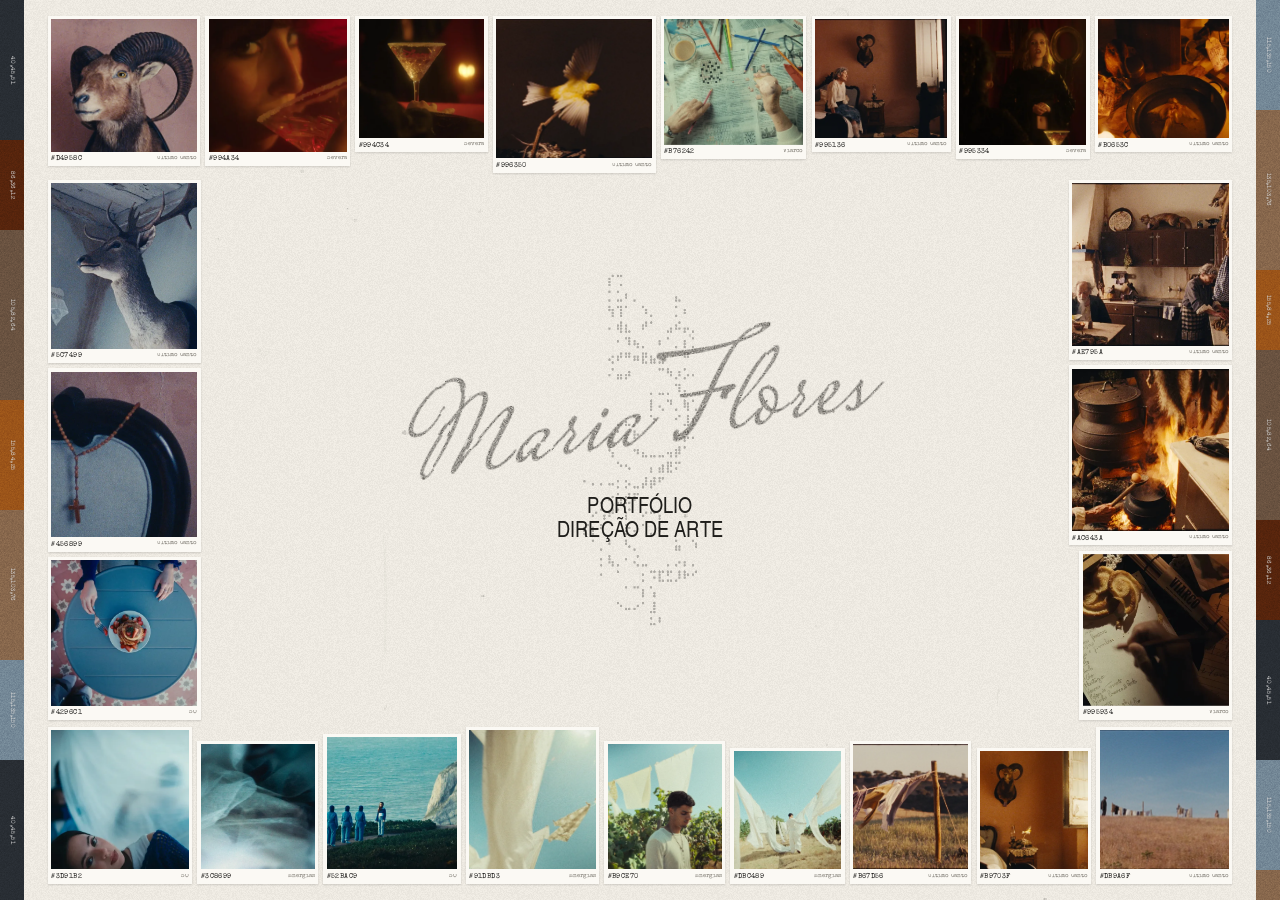
==== index.html @ 78554870 "Capa: paleta em coluna ao lado de cada still Co-Authored-By: Claude Opus 5.5 <noreply@anthropic.com>" ====
<!doctype html>
<html lang="pt-PT">
<head>
<meta charset="utf-8">
<meta name="viewport" content="width=device-width, initial-scale=1">
<title>Maria Flores — Início</title>
<link rel="icon" href="data:,">

<link rel="preconnect" href="https://fonts.googleapis.com">
<link href="https://fonts.googleapis.com/css2?family=Special+Elite&amp;display=swap" rel="stylesheet">
<style>
body{margin:0}
a{color:inherit;text-decoration:none}
.nl:hover{text-decoration:underline;text-decoration-color:#de5aab;text-decoration-thickness:2px;text-underline-offset:6px}
button{font:inherit;color:inherit;background:none;cursor:pointer}
@keyframes marq{from{transform:translateX(0)}to{transform:translateX(-50%)}}
.marq{display:inline-block;white-space:nowrap;animation:marq 70s linear infinite}
@media (prefers-reduced-motion: reduce){.marq{animation:none}}
.mf{position:relative;z-index:0;transition:background-color .45s ease,color .45s ease}
.mf-light{--bg:#ffffff;--ink:#111111;--muted:#6b6b6b;--body:#2c2c2c;--line:rgba(17,17,17,.30);--band:#a9d4e6}
.mf-dark{--bg:#000000;--ink:#ecebe8;--muted:#a5a39e;--body:#d2d0cb;--line:rgba(236,235,232,.28);--band:#1d3440}
button{font:inherit;color:inherit;background:none;cursor:pointer}
.filmbg{position:fixed;top:0;left:0;right:0;bottom:0;z-index:-1;pointer-events:none;overflow:hidden}
.filmtile{position:absolute;left:0;top:0;width:100%;height:calc(100% + 4200px);background-repeat:repeat;background-size:1920px 4200px;background-position:center top;will-change:transform;animation:film-rise 190s linear infinite}
.mf-dark .filmtile{background-image:url(assets/195c46f9f25d2eacde2a236a3a179f39.svg)}
.mf-light .filmtile{background-image:url(assets/a7d337f7863a7fcd328ad513865520be.svg)}
.mf-dark .filmtile{filter:brightness(1.8) contrast(1.2)}
.mf-light .filmtile{filter:contrast(1.7) brightness(.95)}
@keyframes film-rise{from{transform:translateY(0)}to{transform:translateY(-4200px)}}
@media (prefers-reduced-motion: reduce){.filmtile{animation:none}}
@property --b0{syntax:'<color>';inherits:true;initial-value:#555555}
@property --b1{syntax:'<color>';inherits:true;initial-value:#555555}
@property --b2{syntax:'<color>';inherits:true;initial-value:#555555}
@property --b3{syntax:'<color>';inherits:true;initial-value:#555555}
@property --b4{syntax:'<color>';inherits:true;initial-value:#555555}
@property --b5{syntax:'<color>';inherits:true;initial-value:#555555}
.bar{position:fixed;top:0;bottom:0;width:24px;overflow:hidden;z-index:4;pointer-events:none;transition:--b0 1.4s ease,--b1 1.4s ease,--b2 1.4s ease,--b3 1.4s ease,--b4 1.4s ease,--b5 1.4s ease}
.bar-l{left:0}
.bar-r{right:0}
.track{position:absolute;left:0;right:0;top:0;height:calc(100% + 760px);will-change:transform}
.track-up{background-image:repeating-linear-gradient(180deg,var(--b0) 0,var(--b0) 140px,var(--b1) 140px,var(--b1) 230px,var(--b2) 230px,var(--b2) 400px,var(--b3) 400px,var(--b3) 510px,var(--b4) 510px,var(--b4) 660px,var(--b5) 660px,var(--b5) 760px);animation:bar-up 30s linear infinite}
.track-down{background-image:repeating-linear-gradient(180deg,var(--b5) 0,var(--b5) 110px,var(--b4) 110px,var(--b4) 270px,var(--b3) 270px,var(--b3) 350px,var(--b2) 350px,var(--b2) 520px,var(--b1) 520px,var(--b1) 620px,var(--b0) 620px,var(--b0) 760px);animation:bar-down 38s linear infinite}
@keyframes bar-up{from{transform:translateY(0)}to{transform:translateY(-760px)}}
@keyframes bar-down{from{transform:translateY(-760px)}to{transform:translateY(0)}}
@media (prefers-reduced-motion: reduce){.track-up,.track-down{animation:none}}
</style>
<link rel="stylesheet" href="site.css">
<style>
@font-face{font-family:'Mrs Saint Delafield';src:url(assets/fonts/mrs-saint-delafield.woff2) format('woff2');font-display:swap}
@font-face{font-family:'Heros Cn';src:url(assets/fonts/heros-cn.woff2) format('woff2');font-display:swap}
.capa-wrap{flex-grow:1;padding:16px 48px;container-type:inline-size;display:flex}
.capa{--w:1cqw;--u:min(1cqw,calc((100svh - 32px) / 59.9));--r:min(1cqw,calc(var(--u) * 1.18));position:relative;width:100%;height:max(calc(100svh - 32px),calc(59.9 * var(--u)))}
.capa-top,.capa-bot{position:absolute;left:0;right:0;height:calc(13.261 * var(--r));display:flex;justify-content:space-between;gap:calc(0.43 * var(--w))}
.capa-top{top:0;align-items:flex-start}.capa-bot{bottom:0;align-items:flex-end}
.capa-col{position:absolute;top:calc((13.261 + 0.58) * var(--r));bottom:calc((13.261 + 0.58) * var(--r));display:flex;flex-direction:column;justify-content:space-between;gap:calc(0.43 * var(--u))}
.capa-esq{left:0;align-items:flex-start}.capa-dir{right:0;align-items:flex-end}
.capa .capa-col .chip{display:flex;flex-direction:column;min-height:0}.capa .capa-col .ph{flex:1 1 0;height:auto;min-height:0;position:relative}.capa .capa-col .ph img{position:absolute;inset:0}
.capa .chip{display:block;box-sizing:border-box;background:#fbf9f4;padding:calc(0.29 * var(--u)) calc(0.29 * var(--u)) 0;box-shadow:0 1px 2px rgba(0,0,0,.14);color:#1b1a18;text-decoration:none;z-index:1;position:relative;transition:transform .35s cubic-bezier(.2,.8,.2,1),box-shadow .35s}
.capa .ph{display:block;height:var(--h);overflow:hidden}
.capa .ph img{width:100%;height:100%;object-fit:cover;display:block}
.capa .cd{display:flex;justify-content:space-between;gap:6px;height:max(12px,calc(1.232 * var(--u)));align-items:center;line-height:1}
.capa .cd b{font-weight:400;font-size:max(6.5px,calc(0.6 * var(--u)));letter-spacing:.05em;flex:none}
.capa .cd i{font-style:normal;font-size:max(5.5px,calc(0.5 * var(--u)));color:#7a766e;white-space:nowrap;overflow:hidden;text-overflow:ellipsis}
.capa .chip:hover,.capa .chip:focus-visible{transform:scale(1.3);z-index:10;box-shadow:0 12px 30px rgba(0,0,0,.28)}
.capa-mid{position:absolute;inset:0;display:flex;flex-direction:column;align-items:center;justify-content:center;text-align:center;pointer-events:none}
.capa-nome{margin:0 0 calc(0.3 * var(--u));font-family:'Mrs Saint Delafield',cursive;font-weight:400;font-size:calc(10.9 * var(--u));line-height:1;color:#47443f;transform:rotate(-9deg);filter:url(#lapis);opacity:.92}
.capa-sub{margin:0;font-family:'Heros Cn','Arial Narrow',Arial,sans-serif;font-size:calc(1.88 * var(--u));line-height:1.1;letter-spacing:.005em;text-transform:uppercase;color:#1f1e1b}
.capa-orn{position:absolute;left:50%;top:50%;height:calc(30 * var(--u));width:auto;transform:translate(-50%,-50%);opacity:.3;pointer-events:none;z-index:0}
.capa .pal{position:absolute;display:flex;gap:calc(0.22 * var(--u));opacity:0;pointer-events:none;transition:opacity .25s ease .05s;z-index:12}
.capa .chip:hover .pal,.capa .chip:focus-visible .pal{opacity:1}
.capa .sw{display:flex;flex-direction:column;background:#fbf9f4;padding:calc(0.18 * var(--u));border-radius:calc(0.32 * var(--u));box-shadow:0 1px 3px rgba(0,0,0,.2)}
.capa .sw::before{content:"";display:block;width:calc(2.2 * var(--u));height:calc(2.2 * var(--u));background:var(--s);border-radius:calc(0.22 * var(--u))}
.capa .sw i{font-style:normal;font-size:max(5px,calc(0.42 * var(--u)));letter-spacing:.03em;color:#1b1a18;margin-top:calc(0.15 * var(--u));line-height:1}
.capa .pal{flex-direction:column}
.capa-top .chip .pal{top:0}
.capa-bot .chip .pal{bottom:0}
.capa-top .chip:nth-child(-n+4) .pal,.capa-bot .chip:nth-child(-n+4) .pal,.capa .chip[data-pos="l"] .pal{left:calc(100% + 0.4 * var(--u))}
.capa-top .chip:nth-child(n+5) .pal,.capa-bot .chip:nth-child(n+5) .pal,.capa .chip[data-pos="r"] .pal{right:calc(100% + 0.4 * var(--u))}
.capa .chip[data-pos="l"] .pal,.capa .chip[data-pos="r"] .pal{top:50%;transform:translateY(-50%)}
.mf-dark .capa-orn{content:url(assets/ornamento-claro.png);opacity:.28}
.capa-mid{z-index:1}
.mf-dark .capa-nome{color:#cfc9be}
.mf-dark .capa-sub{color:var(--ink)}
@media (prefers-reduced-motion: reduce){.capa .chip{transition:none}}
@media (max-width:760px){
.capa-wrap{padding:8px 16px 40px}
.capa-orn{display:none}
.capa .pal{display:none}
.capa{height:auto;min-height:0;display:flex;flex-wrap:wrap;gap:8px}
.capa-top,.capa-bot,.capa-col{display:contents}
.capa-mid{position:static;width:100%;padding:36px 0 40px}
.capa-nome{font-size:21vw}
.capa-sub{font-size:20px}
.capa .chip,.capa-top .chip,.capa-bot .chip{position:relative;left:auto!important;width:calc(50% - 4px)!important;padding:5px 5px 0;flex:none!important;display:block}
.capa .ph,.capa .capa-col .ph{height:auto;aspect-ratio:4/3;flex:none}.capa .capa-col .ph img{position:static}.capa .capa-col .chip{display:block}
.capa .cd{height:17px}.capa .cd b{font-size:8px}.capa .cd i{font-size:7px}
.capa .chip:hover{transform:none}
}
</style>

</head>
<body>

<div class="mf mf-light" style="position: relative; overflow: hidden; width: 100%; min-height: 900px; box-sizing: border-box; background: var(--bg); color: var(--ink); font-family: 'Special Elite', 'Courier New', monospace; display: flex; flex-direction: column;">


<main class="capa-wrap">
<div class="capa" data-pal="#282d33,#56240c,#695240,#9b5419,#87674c,#738796">
<svg width="0" height="0" style="position:absolute" aria-hidden="true"><filter id="lapis" x="-5%" y="-10%" width="110%" height="120%">
<feTurbulence type="fractalNoise" baseFrequency="1.1" numOctaves="3" seed="3" result="n"/>
<feColorMatrix in="n" type="matrix" values="0 0 0 0 0  0 0 0 0 0  0 0 0 0 0  0 0 0 -1.5 1.32" result="na"/>
<feComposite in="SourceGraphic" in2="na" operator="in" result="g"/>
<feTurbulence type="fractalNoise" baseFrequency="0.04" numOctaves="2" seed="5" result="w"/>
<feDisplacementMap in="g" in2="w" scale="2.2"/></filter></svg>
<img class="capa-orn" src="assets/ornamento.png" alt="" aria-hidden="true">
<div class="capa-mid"><h1 class="capa-nome">Maria Flores</h1><p class="capa-sub">Portfólio<br>Direção de Arte</p></div>
<div class="capa-top">
<!-- 01 -->
<a class="chip" href="ultimo-canto.html" data-slot="01" data-pos="t" style="width:calc(12.860 * var(--w));--h:calc(11.159 * var(--r));transform-origin:center top"><span class="ph"><img src="assets/capa/01.webp" alt="Still de Último Canto"></span><span class="cd"><b>#D4958C</b><i>Último Canto</i></span><span class="pal" aria-hidden="true"><span class="sw" style="--s:#23232C"><i>#23232C</i></span><span class="sw" style="--s:#50383B"><i>#50383B</i></span><span class="sw" style="--s:#755755"><i>#755755</i></span><span class="sw" style="--s:#997977"><i>#997977</i></span><span class="sw" style="--s:#B3A292"><i>#B3A292</i></span></span></a>
<!-- 02 -->
<a class="chip" href="severa.html" data-slot="02" data-pos="t" style="width:calc(12.222 * var(--w));--h:calc(11.159 * var(--r));transform-origin:center top"><span class="ph"><img src="assets/capa/02.webp" alt="Still de Severa"></span><span class="cd"><b>#994A34</b><i>Severa</i></span><span class="pal" aria-hidden="true"><span class="sw" style="--s:#1E0C08"><i>#1E0C08</i></span><span class="sw" style="--s:#3D120B"><i>#3D120B</i></span><span class="sw" style="--s:#6F050F"><i>#6F050F</i></span><span class="sw" style="--s:#5D220F"><i>#5D220F</i></span><span class="sw" style="--s:#7D3615"><i>#7D3615</i></span></span></a>
<!-- 03 -->
<a class="chip" href="severa.html" data-slot="03" data-pos="t" style="width:calc(11.176 * var(--w));--h:calc(10.000 * var(--r));transform-origin:center top"><span class="ph"><img src="assets/capa/03.webp" alt="Still de Severa"></span><span class="cd"><b>#994C34</b><i>Severa</i></span><span class="pal" aria-hidden="true"><span class="sw" style="--s:#150C08"><i>#150C08</i></span><span class="sw" style="--s:#36120A"><i>#36120A</i></span><span class="sw" style="--s:#652713"><i>#652713</i></span><span class="sw" style="--s:#8F5722"><i>#8F5722</i></span><span class="sw" style="--s:#F2D984"><i>#F2D984</i></span></span></a>
<!-- 04 -->
<a class="chip" href="ultimo-canto.html" data-slot="04" data-pos="t" style="width:calc(13.752 * var(--w));--h:calc(11.739 * var(--r));transform-origin:center top"><span class="ph"><img src="assets/capa/04.webp" alt="Still de Último Canto"></span><span class="cd"><b>#996350</b><i>Último Canto</i></span><span class="pal" aria-hidden="true"><span class="sw" style="--s:#191414"><i>#191414</i></span><span class="sw" style="--s:#241915"><i>#241915</i></span><span class="sw" style="--s:#52311E"><i>#52311E</i></span><span class="sw" style="--s:#8B5F34"><i>#8B5F34</i></span><span class="sw" style="--s:#C69F5D"><i>#C69F5D</i></span></span></a>
<!-- 05 -->
<a class="chip" href="trabalhos.html" data-slot="05" data-pos="t" style="width:calc(12.309 * var(--w));--h:calc(10.580 * var(--r));transform-origin:center top"><span class="ph"><img src="assets/capa/05.webp" alt="Still de Viarco"></span><span class="cd"><b>#B76242</b><i>Viarco</i></span><span class="pal" aria-hidden="true"><span class="sw" style="--s:#4B3E33"><i>#4B3E33</i></span><span class="sw" style="--s:#606657"><i>#606657</i></span><span class="sw" style="--s:#7E8C73"><i>#7E8C73</i></span><span class="sw" style="--s:#94A68B"><i>#94A68B</i></span><span class="sw" style="--s:#ADBDA0"><i>#ADBDA0</i></span></span></a>
<!-- 06 -->
<a class="chip" href="ultimo-canto.html" data-slot="06" data-pos="t" style="width:calc(11.750 * var(--w));--h:calc(10.000 * var(--r));transform-origin:center top"><span class="ph"><img src="assets/capa/06.webp" alt="Still de Último Canto"></span><span class="cd"><b>#995136</b><i>Último Canto</i></span><span class="pal" aria-hidden="true"><span class="sw" style="--s:#121113"><i>#121113</i></span><span class="sw" style="--s:#3E221A"><i>#3E221A</i></span><span class="sw" style="--s:#6E3925"><i>#6E3925</i></span><span class="sw" style="--s:#A2836B"><i>#A2836B</i></span><span class="sw" style="--s:#CDB8A0"><i>#CDB8A0</i></span></span></a>
<!-- 07 -->
<a class="chip" href="severa.html" data-slot="07" data-pos="t" style="width:calc(11.301 * var(--w));--h:calc(10.580 * var(--r));transform-origin:center top"><span class="ph"><img src="assets/capa/07.webp" alt="Still de Severa"></span><span class="cd"><b>#995334</b><i>Severa</i></span><span class="pal" aria-hidden="true"><span class="sw" style="--s:#0B0704"><i>#0B0704</i></span><span class="sw" style="--s:#1A0B05"><i>#1A0B05</i></span><span class="sw" style="--s:#2B1307"><i>#2B1307</i></span><span class="sw" style="--s:#572B0D"><i>#572B0D</i></span><span class="sw" style="--s:#8F571C"><i>#8F571C</i></span></span></a>
<!-- 08 -->
<a class="chip" href="ultimo-canto.html" data-slot="08" data-pos="t" style="width:calc(11.585 * var(--w));--h:calc(10.000 * var(--r));transform-origin:center top"><span class="ph"><img src="assets/capa/08.webp" alt="Still de Último Canto"></span><span class="cd"><b>#B0653C</b><i>Último Canto</i></span><span class="pal" aria-hidden="true"><span class="sw" style="--s:#1E120E"><i>#1E120E</i></span><span class="sw" style="--s:#431B09"><i>#431B09</i></span><span class="sw" style="--s:#722905"><i>#722905</i></span><span class="sw" style="--s:#A24907"><i>#A24907</i></span><span class="sw" style="--s:#CE8325"><i>#CE8325</i></span></span></a>
</div>
<div class="capa-col capa-dir">
<!-- 09 -->
<a class="chip" href="ultimo-canto.html" data-slot="09" data-pos="r" style="width:calc(13.768 * var(--r));flex:9.096 1 0;transform-origin:right center"><span class="ph"><img src="assets/capa/09.webp" alt="Still de Último Canto"></span><span class="cd"><b>#AE795A</b><i>Último Canto</i></span><span class="pal" aria-hidden="true"><span class="sw" style="--s:#281D1A"><i>#281D1A</i></span><span class="sw" style="--s:#5B3C2E"><i>#5B3C2E</i></span><span class="sw" style="--s:#8A664D"><i>#8A664D</i></span><span class="sw" style="--s:#B19071"><i>#B19071</i></span><span class="sw" style="--s:#D7C1A4"><i>#D7C1A4</i></span></span></a>
<!-- 10 -->
<a class="chip" href="ultimo-canto.html" data-slot="10" data-pos="r" style="width:calc(13.768 * var(--r));flex:9.096 1 0;transform-origin:right center"><span class="ph"><img src="assets/capa/10.webp" alt="Still de Último Canto"></span><span class="cd"><b>#AC643A</b><i>Último Canto</i></span><span class="pal" aria-hidden="true"><span class="sw" style="--s:#221611"><i>#221611</i></span><span class="sw" style="--s:#552C18"><i>#552C18</i></span><span class="sw" style="--s:#864E27"><i>#864E27</i></span><span class="sw" style="--s:#B57F41"><i>#B57F41</i></span><span class="sw" style="--s:#DABB87"><i>#DABB87</i></span></span></a>
<!-- 11 -->
<a class="chip" href="trabalhos.html" data-slot="11" data-pos="r" style="width:calc(12.899 * var(--r));flex:8.547 1 0;transform-origin:right center"><span class="ph"><img src="assets/capa/11.webp" alt="Still de Viarco"></span><span class="cd"><b>#995934</b><i>Viarco</i></span><span class="pal" aria-hidden="true"><span class="sw" style="--s:#120E0D"><i>#120E0D</i></span><span class="sw" style="--s:#321E13"><i>#321E13</i></span><span class="sw" style="--s:#663F22"><i>#663F22</i></span><span class="sw" style="--s:#94754B"><i>#94754B</i></span><span class="sw" style="--s:#ADA788"><i>#ADA788</i></span></span></a>
</div>
<div class="capa-bot">
<!-- 20 -->
<a class="chip" href="so-videoclipe.html" data-slot="20" data-pos="b" style="width:calc(12.186 * var(--w));--h:calc(11.739 * var(--r));transform-origin:center bottom"><span class="ph"><img src="assets/capa/20.webp" alt="Still de SÓ"></span><span class="cd"><b>#3D91B2</b><i>SÓ</i></span><span class="pal" aria-hidden="true"><span class="sw" style="--s:#0A2435"><i>#0A2435</i></span><span class="sw" style="--s:#486875"><i>#486875</i></span><span class="sw" style="--s:#6F9EA9"><i>#6F9EA9</i></span><span class="sw" style="--s:#98BCC2"><i>#98BCC2</i></span><span class="sw" style="--s:#B8D5D5"><i>#B8D5D5</i></span></span></a>
<!-- 19 -->
<a class="chip" href="energias.html" data-slot="19" data-pos="b" style="width:calc(10.198 * var(--w));--h:calc(10.580 * var(--r));transform-origin:center bottom"><span class="ph"><img src="assets/capa/19.webp" alt="Still de Energias"></span><span class="cd"><b>#3C8699</b><i>Energias</i></span><span class="pal" aria-hidden="true"><span class="sw" style="--s:#0B2731"><i>#0B2731</i></span><span class="sw" style="--s:#294B54"><i>#294B54</i></span><span class="sw" style="--s:#467078"><i>#467078</i></span><span class="sw" style="--s:#759CA1"><i>#759CA1</i></span><span class="sw" style="--s:#B4CCCF"><i>#B4CCCF</i></span></span></a>
<!-- 18 -->
<a class="chip" href="so-videoclipe.html" data-slot="18" data-pos="b" style="width:calc(11.613 * var(--w));--h:calc(11.159 * var(--r));transform-origin:center bottom"><span class="ph"><img src="assets/capa/18.webp" alt="Still de SÓ"></span><span class="cd"><b>#52BAC9</b><i>SÓ</i></span><span class="pal" aria-hidden="true"><span class="sw" style="--s:#0F2021"><i>#0F2021</i></span><span class="sw" style="--s:#164458"><i>#164458</i></span><span class="sw" style="--s:#547F82"><i>#547F82</i></span><span class="sw" style="--s:#5DA6A8"><i>#5DA6A8</i></span><span class="sw" style="--s:#7EB0AB"><i>#7EB0AB</i></span></span></a>
<!-- 17 -->
<a class="chip" href="energias.html" data-slot="17" data-pos="b" style="width:calc(11.252 * var(--w));--h:calc(11.739 * var(--r));transform-origin:center bottom"><span class="ph"><img src="assets/capa/17.webp" alt="Still de Energias"></span><span class="cd"><b>#91DBD3</b><i>Energias</i></span><span class="pal" aria-hidden="true"><span class="sw" style="--s:#3F636B"><i>#3F636B</i></span><span class="sw" style="--s:#7BABA9"><i>#7BABA9</i></span><span class="sw" style="--s:#AAA280"><i>#AAA280</i></span><span class="sw" style="--s:#B4C0AB"><i>#B4C0AB</i></span><span class="sw" style="--s:#CDD5C0"><i>#CDD5C0</i></span></span></a>
<!-- 16 -->
<a class="chip" href="energias.html" data-slot="16" data-pos="b" style="width:calc(10.198 * var(--w));--h:calc(10.580 * var(--r));transform-origin:center bottom"><span class="ph"><img src="assets/capa/16.webp" alt="Still de Energias"></span><span class="cd"><b>#B9CE70</b><i>Energias</i></span><span class="pal" aria-hidden="true"><span class="sw" style="--s:#353827"><i>#353827</i></span><span class="sw" style="--s:#66663B"><i>#66663B</i></span><span class="sw" style="--s:#8E986C"><i>#8E986C</i></span><span class="sw" style="--s:#91BDB7"><i>#91BDB7</i></span><span class="sw" style="--s:#C6DAC7"><i>#C6DAC7</i></span></span></a>
<!-- 15 -->
<a class="chip" href="energias.html" data-slot="15" data-pos="b" style="width:calc(9.671 * var(--w));--h:calc(10.000 * var(--r));transform-origin:center bottom"><span class="ph"><img src="assets/capa/15.webp" alt="Still de Energias"></span><span class="cd"><b>#DBC489</b><i>Energias</i></span><span class="pal" aria-hidden="true"><span class="sw" style="--s:#3C3826"><i>#3C3826</i></span><span class="sw" style="--s:#998E65"><i>#998E65</i></span><span class="sw" style="--s:#77B5B4"><i>#77B5B4</i></span><span class="sw" style="--s:#A2CECA"><i>#A2CECA</i></span><span class="sw" style="--s:#CAD0B9"><i>#CAD0B9</i></span></span></a>
<!-- 14 -->
<a class="chip" href="ultimo-canto.html" data-slot="14" data-pos="b" style="width:calc(10.270 * var(--w));--h:calc(10.580 * var(--r));transform-origin:center bottom"><span class="ph"><img src="assets/capa/14.webp" alt="Still de Último Canto"></span><span class="cd"><b>#B67D56</b><i>Último Canto</i></span><span class="pal" aria-hidden="true"><span class="sw" style="--s:#2C2222"><i>#2C2222</i></span><span class="sw" style="--s:#5B4030"><i>#5B4030</i></span><span class="sw" style="--s:#835F3D"><i>#835F3D</i></span><span class="sw" style="--s:#A27C56"><i>#A27C56</i></span><span class="sw" style="--s:#C9BEAB"><i>#C9BEAB</i></span></span></a>
<!-- 13 -->
<a class="chip" href="ultimo-canto.html" data-slot="13" data-pos="b" style="width:calc(9.671 * var(--w));--h:calc(10.000 * var(--r));transform-origin:center bottom"><span class="ph"><img src="assets/capa/13.webp" alt="Still de Último Canto"></span><span class="cd"><b>#B9703F</b><i>Último Canto</i></span><span class="pal" aria-hidden="true"><span class="sw" style="--s:#261810"><i>#261810</i></span><span class="sw" style="--s:#6D3411"><i>#6D3411</i></span><span class="sw" style="--s:#975720"><i>#975720</i></span><span class="sw" style="--s:#D1BB91"><i>#D1BB91</i></span><span class="sw" style="--s:#F1E8D3"><i>#F1E8D3</i></span></span></a>
<!-- 12 -->
<a class="chip" href="ultimo-canto.html" data-slot="12" data-pos="b" style="width:calc(11.462 * var(--w));--h:calc(11.739 * var(--r));transform-origin:center bottom"><span class="ph"><img src="assets/capa/12.webp" alt="Still de Último Canto"></span><span class="cd"><b>#DB9A6F</b><i>Último Canto</i></span><span class="pal" aria-hidden="true"><span class="sw" style="--s:#82593E"><i>#82593E</i></span><span class="sw" style="--s:#5B7E98"><i>#5B7E98</i></span><span class="sw" style="--s:#9A6F53"><i>#9A6F53</i></span><span class="sw" style="--s:#8196A2"><i>#8196A2</i></span><span class="sw" style="--s:#CDC1AB"><i>#CDC1AB</i></span></span></a>
</div>
<div class="capa-col capa-esq">
<!-- 23 -->
<a class="chip" href="ultimo-canto.html" data-slot="23" data-pos="l" style="width:calc(12.899 * var(--r));flex:9.256 1 0;transform-origin:left center"><span class="ph"><img src="assets/capa/23.webp" alt="Still de Último Canto"></span><span class="cd"><b>#5C7499</b><i>Último Canto</i></span><span class="pal" aria-hidden="true"><span class="sw" style="--s:#1E293B"><i>#1E293B</i></span><span class="sw" style="--s:#414756"><i>#414756</i></span><span class="sw" style="--s:#5A6674"><i>#5A6674</i></span><span class="sw" style="--s:#73818B"><i>#73818B</i></span><span class="sw" style="--s:#97A0A3"><i>#97A0A3</i></span></span></a>
<!-- 22 -->
<a class="chip" href="ultimo-canto.html" data-slot="22" data-pos="l" style="width:calc(12.899 * var(--r));flex:9.256 1 0;transform-origin:left center"><span class="ph"><img src="assets/capa/22.webp" alt="Still de Último Canto"></span><span class="cd"><b>#456899</b><i>Último Canto</i></span><span class="pal" aria-hidden="true"><span class="sw" style="--s:#0E1521"><i>#0E1521</i></span><span class="sw" style="--s:#464655"><i>#464655</i></span><span class="sw" style="--s:#6D5861"><i>#6D5861</i></span><span class="sw" style="--s:#7E646B"><i>#7E646B</i></span><span class="sw" style="--s:#627584"><i>#627584</i></span></span></a>
<!-- 21 -->
<a class="chip" href="so-videoclipe.html" data-slot="21" data-pos="l" style="width:calc(12.899 * var(--r));flex:8.227 1 0;transform-origin:left center"><span class="ph"><img src="assets/capa/21.webp" alt="Still de SÓ"></span><span class="cd"><b>#4296C1</b><i>SÓ</i></span><span class="pal" aria-hidden="true"><span class="sw" style="--s:#111E32"><i>#111E32</i></span><span class="sw" style="--s:#624955"><i>#624955</i></span><span class="sw" style="--s:#2F6885"><i>#2F6885</i></span><span class="sw" style="--s:#877C86"><i>#877C86</i></span><span class="sw" style="--s:#A6A2A3"><i>#A6A2A3</i></span></span></a>
</div>
</div>
</main>


<div class="filmbg" aria-hidden="true"><div class="filmtile"></div></div>
<div class="bar bar-l" aria-hidden="true"><div class="track track-up"><div style="position:absolute;left:0;right:0;height:760px;top:0px;"><span style="position:absolute;left:0;width:24px;top:0px;height:140px;display:flex;align-items:center;justify-content:center;font-size:6px;line-height:1;letter-spacing:.06em;font-weight:400;color:rgba(255,255,255,.82);text-shadow:0 0 1px rgba(0,0,0,.35);writing-mode:vertical-rl;white-space:nowrap;" data-lab="0"></span><span style="position:absolute;left:0;width:24px;top:140px;height:90px;display:flex;align-items:center;justify-content:center;font-size:6px;line-height:1;letter-spacing:.06em;font-weight:400;color:rgba(255,255,255,.82);text-shadow:0 0 1px rgba(0,0,0,.35);writing-mode:vertical-rl;white-space:nowrap;" data-lab="1"></span><span style="position:absolute;left:0;width:24px;top:230px;height:170px;display:flex;align-items:center;justify-content:center;font-size:6px;line-height:1;letter-spacing:.06em;font-weight:400;color:rgba(255,255,255,.82);text-shadow:0 0 1px rgba(0,0,0,.35);writing-mode:vertical-rl;white-space:nowrap;" data-lab="2"></span><span style="position:absolute;left:0;width:24px;top:400px;height:110px;display:flex;align-items:center;justify-content:center;font-size:6px;line-height:1;letter-spacing:.06em;font-weight:400;color:rgba(255,255,255,.82);text-shadow:0 0 1px rgba(0,0,0,.35);writing-mode:vertical-rl;white-space:nowrap;" data-lab="3"></span><span style="position:absolute;left:0;width:24px;top:510px;height:150px;display:flex;align-items:center;justify-content:center;font-size:6px;line-height:1;letter-spacing:.06em;font-weight:400;color:rgba(255,255,255,.82);text-shadow:0 0 1px rgba(0,0,0,.35);writing-mode:vertical-rl;white-space:nowrap;" data-lab="4"></span><span style="position:absolute;left:0;width:24px;top:660px;height:100px;display:flex;align-items:center;justify-content:center;font-size:6px;line-height:1;letter-spacing:.06em;font-weight:400;color:rgba(255,255,255,.82);text-shadow:0 0 1px rgba(0,0,0,.35);writing-mode:vertical-rl;white-space:nowrap;" data-lab="5"></span></div><div style="position:absolute;left:0;right:0;height:760px;top:760px;"><span style="position:absolute;left:0;width:24px;top:0px;height:140px;display:flex;align-items:center;justify-content:center;font-size:6px;line-height:1;letter-spacing:.06em;font-weight:400;color:rgba(255,255,255,.82);text-shadow:0 0 1px rgba(0,0,0,.35);writing-mode:vertical-rl;white-space:nowrap;" data-lab="0"></span><span style="position:absolute;left:0;width:24px;top:140px;height:90px;display:flex;align-items:center;justify-content:center;font-size:6px;line-height:1;letter-spacing:.06em;font-weight:400;color:rgba(255,255,255,.82);text-shadow:0 0 1px rgba(0,0,0,.35);writing-mode:vertical-rl;white-space:nowrap;" data-lab="1"></span><span style="position:absolute;left:0;width:24px;top:230px;height:170px;display:flex;align-items:center;justify-content:center;font-size:6px;line-height:1;letter-spacing:.06em;font-weight:400;color:rgba(255,255,255,.82);text-shadow:0 0 1px rgba(0,0,0,.35);writing-mode:vertical-rl;white-space:nowrap;" data-lab="2"></span><span style="position:absolute;left:0;width:24px;top:400px;height:110px;display:flex;align-items:center;justify-content:center;font-size:6px;line-height:1;letter-spacing:.06em;font-weight:400;color:rgba(255,255,255,.82);text-shadow:0 0 1px rgba(0,0,0,.35);writing-mode:vertical-rl;white-space:nowrap;" data-lab="3"></span><span style="position:absolute;left:0;width:24px;top:510px;height:150px;display:flex;align-items:center;justify-content:center;font-size:6px;line-height:1;letter-spacing:.06em;font-weight:400;color:rgba(255,255,255,.82);text-shadow:0 0 1px rgba(0,0,0,.35);writing-mode:vertical-rl;white-space:nowrap;" data-lab="4"></span><span style="position:absolute;left:0;width:24px;top:660px;height:100px;display:flex;align-items:center;justify-content:center;font-size:6px;line-height:1;letter-spacing:.06em;font-weight:400;color:rgba(255,255,255,.82);text-shadow:0 0 1px rgba(0,0,0,.35);writing-mode:vertical-rl;white-space:nowrap;" data-lab="5"></span></div><div style="position:absolute;left:0;right:0;height:760px;top:1520px;"><span style="position:absolute;left:0;width:24px;top:0px;height:140px;display:flex;align-items:center;justify-content:center;font-size:6px;line-height:1;letter-spacing:.06em;font-weight:400;color:rgba(255,255,255,.82);text-shadow:0 0 1px rgba(0,0,0,.35);writing-mode:vertical-rl;white-space:nowrap;" data-lab="0"></span><span style="position:absolute;left:0;width:24px;top:140px;height:90px;display:flex;align-items:center;justify-content:center;font-size:6px;line-height:1;letter-spacing:.06em;font-weight:400;color:rgba(255,255,255,.82);text-shadow:0 0 1px rgba(0,0,0,.35);writing-mode:vertical-rl;white-space:nowrap;" data-lab="1"></span><span style="position:absolute;left:0;width:24px;top:230px;height:170px;display:flex;align-items:center;justify-content:center;font-size:6px;line-height:1;letter-spacing:.06em;font-weight:400;color:rgba(255,255,255,.82);text-shadow:0 0 1px rgba(0,0,0,.35);writing-mode:vertical-rl;white-space:nowrap;" data-lab="2"></span><span style="position:absolute;left:0;width:24px;top:400px;height:110px;display:flex;align-items:center;justify-content:center;font-size:6px;line-height:1;letter-spacing:.06em;font-weight:400;color:rgba(255,255,255,.82);text-shadow:0 0 1px rgba(0,0,0,.35);writing-mode:vertical-rl;white-space:nowrap;" data-lab="3"></span><span style="position:absolute;left:0;width:24px;top:510px;height:150px;display:flex;align-items:center;justify-content:center;font-size:6px;line-height:1;letter-spacing:.06em;font-weight:400;color:rgba(255,255,255,.82);text-shadow:0 0 1px rgba(0,0,0,.35);writing-mode:vertical-rl;white-space:nowrap;" data-lab="4"></span><span style="position:absolute;left:0;width:24px;top:660px;height:100px;display:flex;align-items:center;justify-content:center;font-size:6px;line-height:1;letter-spacing:.06em;font-weight:400;color:rgba(255,255,255,.82);text-shadow:0 0 1px rgba(0,0,0,.35);writing-mode:vertical-rl;white-space:nowrap;" data-lab="5"></span></div><div style="position:absolute;left:0;right:0;height:760px;top:2280px;"><span style="position:absolute;left:0;width:24px;top:0px;height:140px;display:flex;align-items:center;justify-content:center;font-size:6px;line-height:1;letter-spacing:.06em;font-weight:400;color:rgba(255,255,255,.82);text-shadow:0 0 1px rgba(0,0,0,.35);writing-mode:vertical-rl;white-space:nowrap;" data-lab="0"></span><span style="position:absolute;left:0;width:24px;top:140px;height:90px;display:flex;align-items:center;justify-content:center;font-size:6px;line-height:1;letter-spacing:.06em;font-weight:400;color:rgba(255,255,255,.82);text-shadow:0 0 1px rgba(0,0,0,.35);writing-mode:vertical-rl;white-space:nowrap;" data-lab="1"></span><span style="position:absolute;left:0;width:24px;top:230px;height:170px;display:flex;align-items:center;justify-content:center;font-size:6px;line-height:1;letter-spacing:.06em;font-weight:400;color:rgba(255,255,255,.82);text-shadow:0 0 1px rgba(0,0,0,.35);writing-mode:vertical-rl;white-space:nowrap;" data-lab="2"></span><span style="position:absolute;left:0;width:24px;top:400px;height:110px;display:flex;align-items:center;justify-content:center;font-size:6px;line-height:1;letter-spacing:.06em;font-weight:400;color:rgba(255,255,255,.82);text-shadow:0 0 1px rgba(0,0,0,.35);writing-mode:vertical-rl;white-space:nowrap;" data-lab="3"></span><span style="position:absolute;left:0;width:24px;top:510px;height:150px;display:flex;align-items:center;justify-content:center;font-size:6px;line-height:1;letter-spacing:.06em;font-weight:400;color:rgba(255,255,255,.82);text-shadow:0 0 1px rgba(0,0,0,.35);writing-mode:vertical-rl;white-space:nowrap;" data-lab="4"></span><span style="position:absolute;left:0;width:24px;top:660px;height:100px;display:flex;align-items:center;justify-content:center;font-size:6px;line-height:1;letter-spacing:.06em;font-weight:400;color:rgba(255,255,255,.82);text-shadow:0 0 1px rgba(0,0,0,.35);writing-mode:vertical-rl;white-space:nowrap;" data-lab="5"></span></div></div></div>
<div class="bar bar-r" aria-hidden="true"><div class="track track-down"><div style="position:absolute;left:0;right:0;height:760px;top:0px;"><span style="position:absolute;left:0;width:24px;top:0px;height:110px;display:flex;align-items:center;justify-content:center;font-size:6px;line-height:1;letter-spacing:.06em;font-weight:400;color:rgba(255,255,255,.82);text-shadow:0 0 1px rgba(0,0,0,.35);writing-mode:vertical-rl;white-space:nowrap;" data-lab="5"></span><span style="position:absolute;left:0;width:24px;top:110px;height:160px;display:flex;align-items:center;justify-content:center;font-size:6px;line-height:1;letter-spacing:.06em;font-weight:400;color:rgba(255,255,255,.82);text-shadow:0 0 1px rgba(0,0,0,.35);writing-mode:vertical-rl;white-space:nowrap;" data-lab="4"></span><span style="position:absolute;left:0;width:24px;top:270px;height:80px;display:flex;align-items:center;justify-content:center;font-size:6px;line-height:1;letter-spacing:.06em;font-weight:400;color:rgba(255,255,255,.82);text-shadow:0 0 1px rgba(0,0,0,.35);writing-mode:vertical-rl;white-space:nowrap;" data-lab="3"></span><span style="position:absolute;left:0;width:24px;top:350px;height:170px;display:flex;align-items:center;justify-content:center;font-size:6px;line-height:1;letter-spacing:.06em;font-weight:400;color:rgba(255,255,255,.82);text-shadow:0 0 1px rgba(0,0,0,.35);writing-mode:vertical-rl;white-space:nowrap;" data-lab="2"></span><span style="position:absolute;left:0;width:24px;top:520px;height:100px;display:flex;align-items:center;justify-content:center;font-size:6px;line-height:1;letter-spacing:.06em;font-weight:400;color:rgba(255,255,255,.82);text-shadow:0 0 1px rgba(0,0,0,.35);writing-mode:vertical-rl;white-space:nowrap;" data-lab="1"></span><span style="position:absolute;left:0;width:24px;top:620px;height:140px;display:flex;align-items:center;justify-content:center;font-size:6px;line-height:1;letter-spacing:.06em;font-weight:400;color:rgba(255,255,255,.82);text-shadow:0 0 1px rgba(0,0,0,.35);writing-mode:vertical-rl;white-space:nowrap;" data-lab="0"></span></div><div style="position:absolute;left:0;right:0;height:760px;top:760px;"><span style="position:absolute;left:0;width:24px;top:0px;height:110px;display:flex;align-items:center;justify-content:center;font-size:6px;line-height:1;letter-spacing:.06em;font-weight:400;color:rgba(255,255,255,.82);text-shadow:0 0 1px rgba(0,0,0,.35);writing-mode:vertical-rl;white-space:nowrap;" data-lab="5"></span><span style="position:absolute;left:0;width:24px;top:110px;height:160px;display:flex;align-items:center;justify-content:center;font-size:6px;line-height:1;letter-spacing:.06em;font-weight:400;color:rgba(255,255,255,.82);text-shadow:0 0 1px rgba(0,0,0,.35);writing-mode:vertical-rl;white-space:nowrap;" data-lab="4"></span><span style="position:absolute;left:0;width:24px;top:270px;height:80px;display:flex;align-items:center;justify-content:center;font-size:6px;line-height:1;letter-spacing:.06em;font-weight:400;color:rgba(255,255,255,.82);text-shadow:0 0 1px rgba(0,0,0,.35);writing-mode:vertical-rl;white-space:nowrap;" data-lab="3"></span><span style="position:absolute;left:0;width:24px;top:350px;height:170px;display:flex;align-items:center;justify-content:center;font-size:6px;line-height:1;letter-spacing:.06em;font-weight:400;color:rgba(255,255,255,.82);text-shadow:0 0 1px rgba(0,0,0,.35);writing-mode:vertical-rl;white-space:nowrap;" data-lab="2"></span><span style="position:absolute;left:0;width:24px;top:520px;height:100px;display:flex;align-items:center;justify-content:center;font-size:6px;line-height:1;letter-spacing:.06em;font-weight:400;color:rgba(255,255,255,.82);text-shadow:0 0 1px rgba(0,0,0,.35);writing-mode:vertical-rl;white-space:nowrap;" data-lab="1"></span><span style="position:absolute;left:0;width:24px;top:620px;height:140px;display:flex;align-items:center;justify-content:center;font-size:6px;line-height:1;letter-spacing:.06em;font-weight:400;color:rgba(255,255,255,.82);text-shadow:0 0 1px rgba(0,0,0,.35);writing-mode:vertical-rl;white-space:nowrap;" data-lab="0"></span></div><div style="position:absolute;left:0;right:0;height:760px;top:1520px;"><span style="position:absolute;left:0;width:24px;top:0px;height:110px;display:flex;align-items:center;justify-content:center;font-size:6px;line-height:1;letter-spacing:.06em;font-weight:400;color:rgba(255,255,255,.82);text-shadow:0 0 1px rgba(0,0,0,.35);writing-mode:vertical-rl;white-space:nowrap;" data-lab="5"></span><span style="position:absolute;left:0;width:24px;top:110px;height:160px;display:flex;align-items:center;justify-content:center;font-size:6px;line-height:1;letter-spacing:.06em;font-weight:400;color:rgba(255,255,255,.82);text-shadow:0 0 1px rgba(0,0,0,.35);writing-mode:vertical-rl;white-space:nowrap;" data-lab="4"></span><span style="position:absolute;left:0;width:24px;top:270px;height:80px;display:flex;align-items:center;justify-content:center;font-size:6px;line-height:1;letter-spacing:.06em;font-weight:400;color:rgba(255,255,255,.82);text-shadow:0 0 1px rgba(0,0,0,.35);writing-mode:vertical-rl;white-space:nowrap;" data-lab="3"></span><span style="position:absolute;left:0;width:24px;top:350px;height:170px;display:flex;align-items:center;justify-content:center;font-size:6px;line-height:1;letter-spacing:.06em;font-weight:400;color:rgba(255,255,255,.82);text-shadow:0 0 1px rgba(0,0,0,.35);writing-mode:vertical-rl;white-space:nowrap;" data-lab="2"></span><span style="position:absolute;left:0;width:24px;top:520px;height:100px;display:flex;align-items:center;justify-content:center;font-size:6px;line-height:1;letter-spacing:.06em;font-weight:400;color:rgba(255,255,255,.82);text-shadow:0 0 1px rgba(0,0,0,.35);writing-mode:vertical-rl;white-space:nowrap;" data-lab="1"></span><span style="position:absolute;left:0;width:24px;top:620px;height:140px;display:flex;align-items:center;justify-content:center;font-size:6px;line-height:1;letter-spacing:.06em;font-weight:400;color:rgba(255,255,255,.82);text-shadow:0 0 1px rgba(0,0,0,.35);writing-mode:vertical-rl;white-space:nowrap;" data-lab="0"></span></div><div style="position:absolute;left:0;right:0;height:760px;top:2280px;"><span style="position:absolute;left:0;width:24px;top:0px;height:110px;display:flex;align-items:center;justify-content:center;font-size:6px;line-height:1;letter-spacing:.06em;font-weight:400;color:rgba(255,255,255,.82);text-shadow:0 0 1px rgba(0,0,0,.35);writing-mode:vertical-rl;white-space:nowrap;" data-lab="5"></span><span style="position:absolute;left:0;width:24px;top:110px;height:160px;display:flex;align-items:center;justify-content:center;font-size:6px;line-height:1;letter-spacing:.06em;font-weight:400;color:rgba(255,255,255,.82);text-shadow:0 0 1px rgba(0,0,0,.35);writing-mode:vertical-rl;white-space:nowrap;" data-lab="4"></span><span style="position:absolute;left:0;width:24px;top:270px;height:80px;display:flex;align-items:center;justify-content:center;font-size:6px;line-height:1;letter-spacing:.06em;font-weight:400;color:rgba(255,255,255,.82);text-shadow:0 0 1px rgba(0,0,0,.35);writing-mode:vertical-rl;white-space:nowrap;" data-lab="3"></span><span style="position:absolute;left:0;width:24px;top:350px;height:170px;display:flex;align-items:center;justify-content:center;font-size:6px;line-height:1;letter-spacing:.06em;font-weight:400;color:rgba(255,255,255,.82);text-shadow:0 0 1px rgba(0,0,0,.35);writing-mode:vertical-rl;white-space:nowrap;" data-lab="2"></span><span style="position:absolute;left:0;width:24px;top:520px;height:100px;display:flex;align-items:center;justify-content:center;font-size:6px;line-height:1;letter-spacing:.06em;font-weight:400;color:rgba(255,255,255,.82);text-shadow:0 0 1px rgba(0,0,0,.35);writing-mode:vertical-rl;white-space:nowrap;" data-lab="1"></span><span style="position:absolute;left:0;width:24px;top:620px;height:140px;display:flex;align-items:center;justify-content:center;font-size:6px;line-height:1;letter-spacing:.06em;font-weight:400;color:rgba(255,255,255,.82);text-shadow:0 0 1px rgba(0,0,0,.35);writing-mode:vertical-rl;white-space:nowrap;" data-lab="0"></span></div></div></div>
</div>
<script src="site.js"></script>
</body>
</html>
---- site.css ----
html{scroll-behavior:smooth}
/* Grão de película / TV por trás do conteúdo */
.filmbg::after{content:"";position:absolute;inset:-50%;width:200%;height:200%;pointer-events:none;
  background-image:url("assets/grain.png");background-size:200px 200px;image-rendering:pixelated;
  animation:grain-move .5s steps(6) infinite}
.mf-light .filmbg::after{opacity:.05;mix-blend-mode:multiply}
.mf-dark .filmbg::after{opacity:.04;mix-blend-mode:screen}
@keyframes grain-move{0%{transform:translate(0,0)}17%{transform:translate(-5%,-10%)}33%{transform:translate(-15%,5%)}50%{transform:translate(7%,-25%)}67%{transform:translate(-5%,25%)}83%{transform:translate(15%,0)}100%{transform:translate(0,0)}}
@media (prefers-reduced-motion: reduce){.filmbg::after{animation:none}}
/* Mesmo grão de TV nas barras laterais */
.bar::after{content:"";position:absolute;inset:-50%;width:200%;height:200%;pointer-events:none;
  background-image:url("assets/grain.png");background-size:100px 100px;
  mix-blend-mode:overlay;opacity:.15;animation:grain-move .5s steps(6) infinite}
@media (prefers-reduced-motion: reduce){.bar::after{animation:none}}
/* Sobre: fotos a passar no polaroide */
.slides img{position:absolute;inset:0;width:100%;height:100%;object-fit:cover;display:block;opacity:0;transition:opacity 1.2s ease}
.slides img.on{opacity:1}
.slides::after{content:"";position:absolute;inset:-50%;width:200%;height:200%;pointer-events:none;
  background-image:url("assets/grain.png");background-size:120px 120px;mix-blend-mode:overlay;opacity:.16;animation:grain-move .5s steps(6) infinite}

/* ===================== Telemóvel ===================== */
html,body{overflow-x:clip}
@media (max-width: 760px){
  /* barras laterais mais finas, sem códigos */
  .bar{width:8px !important}
  .bar [data-lab]{display:none}
  /* margens */
  .mf > header, .mf > section, .mf > footer, .mf > main{padding-left:22px !important;padding-right:22px !important}
  .mf > section[style*="padding: 96px"], .mf > section[style*="padding: 112px"], .mf > section[style*="padding: 128px"]{padding-top:64px !important}
  /* cabeçalho */
  .mf > header{flex-wrap:wrap;gap:6px 12px;padding-top:14px !important;padding-bottom:6px !important}
  .mf > header nav{gap:14px !important;font-size:13px !important;width:100%;justify-content:space-between}
  .mf > header nav button{min-height:36px !important;padding:0 10px !important;font-size:12px !important}
  /* grelhas de 12/3/2 colunas passam a uma coluna */
  .mf [style*="grid-template-columns: repeat(12"],
  .mf [style*="grid-template-columns: repeat(3, minmax(0, 1fr)); column-gap"],
  .mf [style*="grid-template-columns: repeat(2"]{grid-template-columns:minmax(0,1fr) !important;row-gap:24px}
  .mf [style*="grid-column:"]{grid-column:1 / -1 !important}
  .mf [style*="grid-template-columns: repeat(3, minmax(0, 1fr)); gap: 16px"]{grid-template-columns:repeat(2,minmax(0,1fr)) !important}
  /* galerias: uma foto por linha */
  .mf [style*="display: flex; gap: 16px; margin-top: 16px"]{flex-direction:column}
  .mf [style*="display: flex; gap: 16px; margin-top: 16px"] > div{flex:none !important;width:100%}
  .mf [style*="display: flex; gap: 16px; margin-top: 16px"] > div:empty{display:none}
  /* títulos */
  .mf section h1:not(.lettering){font-size:34px !important}
  .mf h1.lettering{font-size:56px !important}
  .mf section h1[style*="font-size: 28px"]{font-size:22px !important}
  .mf > section[style*="align-items: baseline"]{flex-wrap:wrap;gap:8px}
  .mf section h2{font-size:24px !important}
  .mf section h3{font-size:22px !important}
  .mf a span[style*="font-size: 30px"]{font-size:22px !important}
  .mf [style*="font-size: 22px; line-height: 1.4"]{font-size:19px !important}
  .mf > footer{flex-direction:column;gap:8px}
  /* página inicial */
  .mf > main{padding-top:8px !important}
  .mf > main > div:first-child{margin-bottom:40px}
  .mf > main > div[style*="padding: 0 0 84px 96px"]{padding:0 !important}
  .mf [style*="width: 250px; height: 300px"], .mf [style*="width: 190px"]{display:none !important}
  .mf [style*="left: 282px"]{position:static !important;margin-top:14px}
  /* sobre: colagem com mais altura */
  .mf [style*="aspect-ratio: 4 / 5; background: var(--band)"]{margin-top:32px}
  /* etiquetas por baixo das imagens */
  .mf [style*="fr; column-gap"] span{font-size:10px !important;padding:3px 8px !important}
  /* intro */
  .intro-in{width:94vw}
}
/* Sobre: data/título em estilo de câmara digital */
.slides .stamp{position:absolute;top:7px;left:8px;z-index:3;font-family:'VT323','Courier New',monospace;font-size:10px;letter-spacing:.06em;line-height:1;
  color:#ffb15a;text-shadow:0 0 2px #ff7a1a,0 0 6px rgba(255,122,26,.75),0 0 12px rgba(255,90,0,.45);text-transform:uppercase;white-space:nowrap;transition:opacity .6s ease}
/* Sobre: grão por cima de toda a página */
.pg-sobre .mf::before{content:"";position:fixed;inset:-50%;width:200%;height:200%;z-index:5;pointer-events:none;
  background-image:url("assets/grain.png");background-size:200px 200px;animation:grain-move .5s steps(6) infinite}
.pg-sobre .mf-light::before{opacity:.03;mix-blend-mode:multiply}
.pg-sobre .mf-dark::before{opacity:.02;mix-blend-mode:screen}
@media (prefers-reduced-motion: reduce){.pg-sobre .mf::before{animation:none}}

/* Último Canto: título com grão e brilho + legendas em máquina de escrever limpa */
.lt-uc{margin:6px 0 0;padding:6px 6px 6px 0;font-family:'Instrument Serif',Georgia,serif;font-weight:400;font-size:132px;letter-spacing:-.01em;line-height:1.02}
.mf-light .lt-uc{color:#3b2416;filter:url(#sprayL) blur(.7px) drop-shadow(0 0 3px rgba(59,36,22,.35))}
.mf-dark .lt-uc{color:#f3ead8;filter:url(#sprayD) blur(.7px) drop-shadow(0 0 8px rgba(255,214,160,.45))}
.lt-sub{display:flex;justify-content:space-between;gap:24px;max-width:620px;margin-top:18px;font-family:'Courier Prime','Courier New',monospace;font-size:12px;letter-spacing:.08em;text-transform:uppercase;line-height:1.35}
.mf-dark .lt-sub{text-shadow:0 0 6px rgba(255,230,190,.5)}
.pg-uc .mf section h3,
.pg-uc .mf [style*="letter-spacing: 0.08em"],
.pg-uc .mf span[style*="border-radius: 999px"],
.pg-uc .mf h2{font-family:'Courier Prime','Courier New',monospace !important}
.pg-uc .mf section h3{font-weight:700 !important;letter-spacing:.04em}
@media (max-width:760px){.lt-uc{font-size:72px !important}.lt-sub{font-size:10px}}
.lt-sub-r{min-width:440px;margin:0 0 18px;gap:40px}
@media (max-width:760px){.lt-sub-r{min-width:0;width:100%}}
/* Último Canto: toda a página na letra de máquina de escrever da legenda (exceto o título) */
.pg-uc .mf, .pg-uc .mf *:not(.lt-uc){font-family:'Courier Prime','Courier New',monospace !important}
.pg-uc .mf p, .pg-uc .mf [style*="font-size: 22px; line-height: 1.4"]{letter-spacing:0;line-height:1.65 !important}
.pg-uc .mf [style*="font-size: 22px; line-height: 1.4"]{font-size:13px !important}
/* Barra de cima fixa ao fazer scroll */
.mf{overflow:clip !important}
.mf > header{position:sticky;top:0;z-index:50;margin:0 24px;overflow:hidden;padding-left:24px !important;padding-right:24px !important}
.mf > header{background:var(--bg);isolation:isolate}
.mf > header::before{content:"";position:absolute;inset:-50%;width:200%;height:200%;z-index:-1;pointer-events:none;background-image:url("assets/grain.png");background-size:200px 200px;animation:grain-move .5s steps(6) infinite;overflow:hidden}
.mf-light > header::before{opacity:.05;mix-blend-mode:multiply}
.mf-dark > header::before{opacity:.04;mix-blend-mode:screen}
@media (max-width:760px){.mf > header{margin:0 8px;padding-left:14px !important;padding-right:14px !important}}
/* Menu: página selecionada a negrito com brilho na cor do projeto (definir --nav-glow por página) */
body[style*="--nav-glow"] .mf > header nav a[style*="text-decoration: underline"]{text-decoration:none !important;font-weight:700}
body[style*="--nav-glow"] .mf-light > header nav a[style*="text-decoration: underline"]{text-shadow:0 0 6px rgb(var(--nav-glow) / .55),0 0 14px rgb(var(--nav-glow) / .35)}
body[style*="--nav-glow"] .mf-dark > header nav a[style*="text-decoration: underline"]{text-shadow:0 0 6px rgb(var(--nav-glow-d, var(--nav-glow)) / .8),0 0 16px rgb(var(--nav-glow-d, var(--nav-glow)) / .5)}

/* Último Canto: nova disposição (rascunho aprovado, parte 1) */
.pg-uc .tx{font-size:14px;line-height:1.85;margin:0 0 16px;text-align:justify;hyphens:auto;-webkit-hyphens:auto}
.pg-uc .cap{font-size:11px;letter-spacing:.12em;text-transform:uppercase;color:var(--muted);margin-top:10px}
.pg-uc .r-mood{display:grid;grid-template-columns:5fr 7fr;column-gap:56px;align-items:center;max-width:1100px}
.pg-uc .r-mood-t{max-width:440px}
.pg-uc .r-pair{display:grid;grid-template-columns:1fr 1fr;gap:16px}
.pg-uc .r-mid{width:46%;margin:24px auto 0}
.pg-uc .txt-c{max-width:640px;margin:0 auto 32px}
.pg-uc .mf .hl{font-family:'Fredoka',sans-serif !important;font-weight:700;font-size:17px;letter-spacing:0;color:#3b2416;text-shadow:0 0 6px rgba(200,120,40,.55),0 0 14px rgba(230,150,60,.35)}
.pg-uc .mf-dark .hl{color:#f3ead8;text-shadow:0 0 6px rgba(255,190,110,.8),0 0 16px rgba(255,160,70,.5)}
.pg-uc .r-c1{display:grid;grid-template-columns:1.3fr 4fr 6.2fr;column-gap:48px;align-items:start}
.pg-uc .r-c1 .r-mood-t{padding-top:20px}
.pg-uc .r-anim{display:grid;grid-template-columns:7fr 5fr;column-gap:56px;margin-top:40px;align-items:end}
.pg-uc .txt-l{max-width:620px}
.pg-uc .etq{position:relative;height:240px}
.pg-uc .tx{text-align:justify}
.pg-uc .mf [style*="font-size: 22px; line-height: 1.4"]{text-align:justify;hyphens:auto}
@media (max-width:760px){.pg-uc .r-c1,.pg-uc .r-anim{grid-template-columns:1fr !important;row-gap:24px}.pg-uc .r-c1>div:first-child{display:none}.pg-uc .r-pair{grid-template-columns:1fr}.pg-uc .r-mid{width:100% !important}.pg-uc .etq{display:none}}
.pg-uc section img{display:block;width:100%;height:auto}
.pg-uc .r-2col{display:grid;grid-template-columns:4fr 8fr;column-gap:40px;align-items:center}
.pg-uc .r-gaiola{display:grid;grid-template-columns:2fr 4fr 4fr;column-gap:56px;align-items:center;margin-top:56px}
.pg-uc .r-est{display:grid;grid-template-columns:minmax(0,1fr) 44%;column-gap:56px;align-items:center;margin-top:56px}
.pg-uc .r-est-t{max-width:520px;margin-left:auto}
@media (max-width:760px){.pg-uc .r-2col,.pg-uc .r-gaiola,.pg-uc .r-est{grid-template-columns:1fr !important;row-gap:24px}.pg-uc .r-gaiola>div:first-child{display:none}}
.pg-uc .r-ch{display:grid;grid-template-columns:1fr 1fr;column-gap:56px;align-items:center;margin-top:56px}
.pg-uc .r-ch-t{max-width:520px;justify-self:end;width:100%}
.pg-uc .r-ch-m{width:88%;justify-self:start}
.pg-uc .cred-me{font-weight:400 !important}
.pg-uc .mf-light .cred-me{text-shadow:0 0 6px rgba(200,120,40,.55),0 0 14px rgba(200,120,40,.3)}
.pg-uc .mf-dark .cred-me{text-shadow:0 0 6px rgba(255,190,110,.8),0 0 16px rgba(255,160,70,.5)}
@media (max-width:760px){.pg-uc .r-ch{grid-template-columns:1fr !important;row-gap:24px}.pg-uc .r-ch-m{width:100%}}

/* Botão de tema: ícone lua / sol */
.mf > header nav button[data-theme-toggle]{width:44px;height:44px;min-height:44px !important;padding:0 !important;display:inline-flex;align-items:center;justify-content:center;border-radius:50% !important}
.mf > header nav button[data-theme-toggle] svg{display:block}
@media (max-width:760px){.mf > header nav button[data-theme-toggle]{width:38px;height:38px;min-height:38px !important}}

/* Fundo branco sujo e menos manchas de película */
.mf-light{--bg:#f3efe6}
.mf .filmtile{opacity:.35}
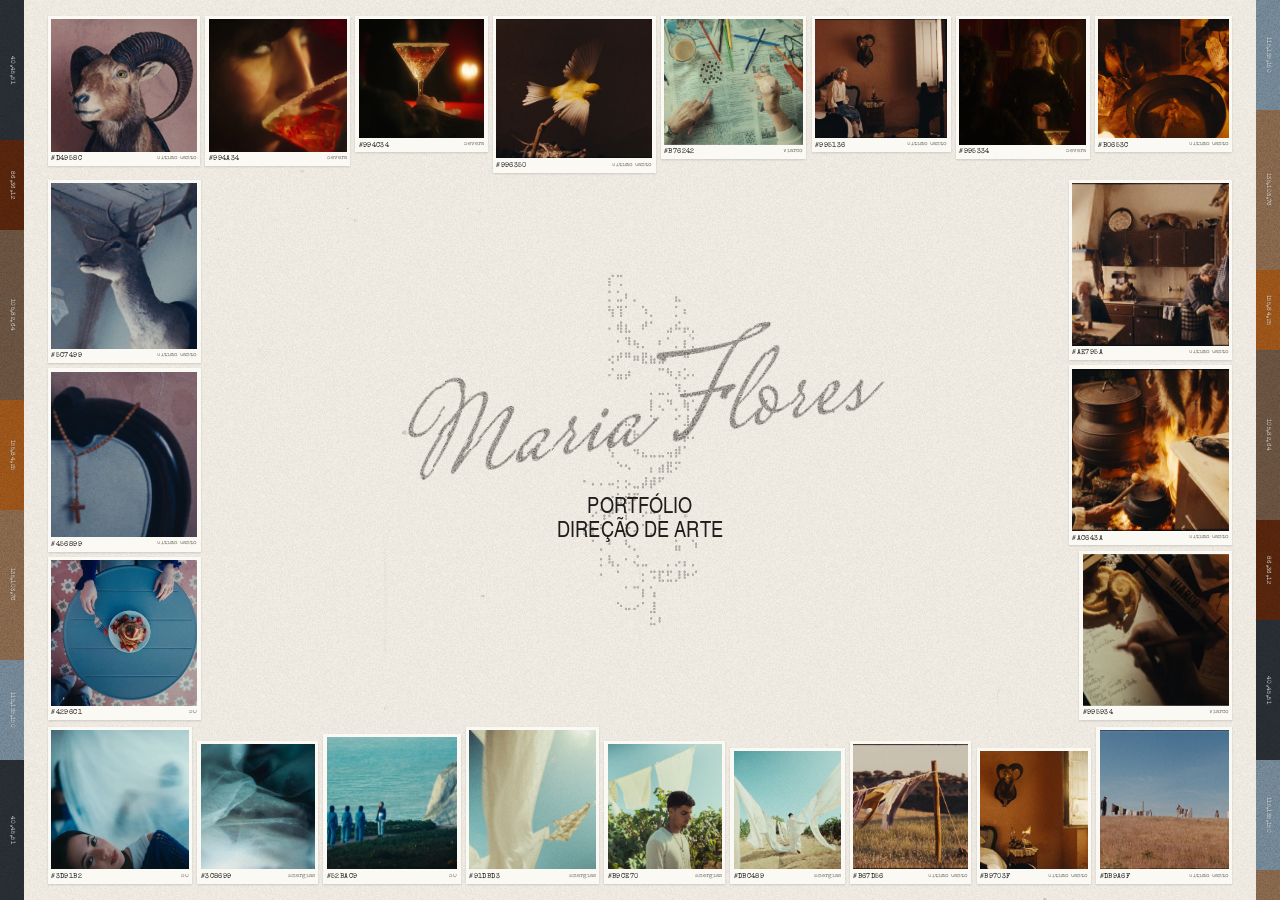
==== commit d39f6596: "Capa: stills da Severa em melhor qualidade Co-Authored-By: Claude Opus 5.5 <noreply@anthropic.com> C" ====
--- a/index.html
+++ b/index.html
@@ -68,15 +68,13 @@
 .capa-orn{position:absolute;left:50%;top:50%;height:calc(30 * var(--u));width:auto;transform:translate(-50%,-50%);opacity:.3;pointer-events:none;z-index:0}
 .capa .pal{position:absolute;display:flex;gap:calc(0.22 * var(--u));opacity:0;pointer-events:none;transition:opacity .25s ease .05s;z-index:12}
 .capa .chip:hover .pal,.capa .chip:focus-visible .pal{opacity:1}
-.capa .sw{display:flex;flex-direction:column;background:#fbf9f4;padding:calc(0.18 * var(--u));border-radius:calc(0.32 * var(--u));box-shadow:0 1px 3px rgba(0,0,0,.2)}
-.capa .sw::before{content:"";display:block;width:calc(2.2 * var(--u));height:calc(2.2 * var(--u));background:var(--s);border-radius:calc(0.22 * var(--u))}
-.capa .sw i{font-style:normal;font-size:max(5px,calc(0.42 * var(--u)));letter-spacing:.03em;color:#1b1a18;margin-top:calc(0.15 * var(--u));line-height:1}
+.capa .sw{flex:none;display:flex;flex-direction:row;align-items:center;gap:calc(0.3 * var(--u));background:#fbf9f4;padding:calc(0.18 * var(--u));border-radius:calc(0.32 * var(--u));box-shadow:0 1px 3px rgba(0,0,0,.2)}
+.capa .sw::before{content:"";display:block;flex:none;width:var(--sq,24px);height:var(--sq,24px);background:var(--s);border-radius:calc(0.22 * var(--u))}
+.capa .sw i{font-style:normal;font-size:max(5px,calc(0.42 * var(--u)));letter-spacing:.03em;color:#1b1a18;line-height:1;padding-right:calc(0.15 * var(--u))}
 .capa .pal{flex-direction:column}
-.capa-top .chip .pal{top:0}
-.capa-bot .chip .pal{bottom:0}
+.capa .chip .pal{top:0;bottom:0;transform:none;justify-content:space-between}
 .capa-top .chip:nth-child(-n+4) .pal,.capa-bot .chip:nth-child(-n+4) .pal,.capa .chip[data-pos="l"] .pal{left:calc(100% + 0.4 * var(--u))}
 .capa-top .chip:nth-child(n+5) .pal,.capa-bot .chip:nth-child(n+5) .pal,.capa .chip[data-pos="r"] .pal{right:calc(100% + 0.4 * var(--u))}
-.capa .chip[data-pos="l"] .pal,.capa .chip[data-pos="r"] .pal{top:50%;transform:translateY(-50%)}
 .mf-dark .capa-orn{content:url(assets/ornamento-claro.png);opacity:.28}
 .capa-mid{z-index:1}
 .mf-dark .capa-nome{color:#cfc9be}
@@ -118,23 +116,23 @@
 <!-- 01 -->
 <a class="chip" href="ultimo-canto.html" data-slot="01" data-pos="t" style="width:calc(12.860 * var(--w));--h:calc(11.159 * var(--r));transform-origin:center top"><span class="ph"><img src="assets/capa/01.webp" alt="Still de Último Canto"></span><span class="cd"><b>#D4958C</b><i>Último Canto</i></span><span class="pal" aria-hidden="true"><span class="sw" style="--s:#23232C"><i>#23232C</i></span><span class="sw" style="--s:#50383B"><i>#50383B</i></span><span class="sw" style="--s:#755755"><i>#755755</i></span><span class="sw" style="--s:#997977"><i>#997977</i></span><span class="sw" style="--s:#B3A292"><i>#B3A292</i></span></span></a>
 <!-- 02 -->
-<a class="chip" href="severa.html" data-slot="02" data-pos="t" style="width:calc(12.222 * var(--w));--h:calc(11.159 * var(--r));transform-origin:center top"><span class="ph"><img src="assets/capa/02.webp" alt="Still de Severa"></span><span class="cd"><b>#994A34</b><i>Severa</i></span><span class="pal" aria-hidden="true"><span class="sw" style="--s:#1E0C08"><i>#1E0C08</i></span><span class="sw" style="--s:#3D120B"><i>#3D120B</i></span><span class="sw" style="--s:#6F050F"><i>#6F050F</i></span><span class="sw" style="--s:#5D220F"><i>#5D220F</i></span><span class="sw" style="--s:#7D3615"><i>#7D3615</i></span></span></a>
+<a class="chip" href="severa.html" data-slot="02" data-pos="t" style="width:calc(12.222 * var(--w));--h:calc(11.159 * var(--r));transform-origin:center top"><span class="ph"><img src="assets/capa/02.webp" alt="Still de Severa"></span><span class="cd"><b>#994A34</b><i>Severa</i></span><span class="pal" aria-hidden="true"><span class="sw" style="--s:#180E0A"><i>#180E0A</i></span><span class="sw" style="--s:#37130F"><i>#37130F</i></span><span class="sw" style="--s:#5E2615"><i>#5E2615</i></span><span class="sw" style="--s:#8E3816"><i>#8E3816</i></span><span class="sw" style="--s:#B57D3F"><i>#B57D3F</i></span></span></a>
 <!-- 03 -->
-<a class="chip" href="severa.html" data-slot="03" data-pos="t" style="width:calc(11.176 * var(--w));--h:calc(10.000 * var(--r));transform-origin:center top"><span class="ph"><img src="assets/capa/03.webp" alt="Still de Severa"></span><span class="cd"><b>#994C34</b><i>Severa</i></span><span class="pal" aria-hidden="true"><span class="sw" style="--s:#150C08"><i>#150C08</i></span><span class="sw" style="--s:#36120A"><i>#36120A</i></span><span class="sw" style="--s:#652713"><i>#652713</i></span><span class="sw" style="--s:#8F5722"><i>#8F5722</i></span><span class="sw" style="--s:#F2D984"><i>#F2D984</i></span></span></a>
+<a class="chip" href="severa.html" data-slot="03" data-pos="t" style="width:calc(11.176 * var(--w));--h:calc(10.000 * var(--r));transform-origin:center top"><span class="ph"><img src="assets/capa/03.webp" alt="Still de Severa"></span><span class="cd"><b>#994C34</b><i>Severa</i></span><span class="pal" aria-hidden="true"><span class="sw" style="--s:#110B08"><i>#110B08</i></span><span class="sw" style="--s:#3B110B"><i>#3B110B</i></span><span class="sw" style="--s:#81260D"><i>#81260D</i></span><span class="sw" style="--s:#AA692D"><i>#AA692D</i></span><span class="sw" style="--s:#EFD3A1"><i>#EFD3A1</i></span></span></a>
 <!-- 04 -->
-<a class="chip" href="ultimo-canto.html" data-slot="04" data-pos="t" style="width:calc(13.752 * var(--w));--h:calc(11.739 * var(--r));transform-origin:center top"><span class="ph"><img src="assets/capa/04.webp" alt="Still de Último Canto"></span><span class="cd"><b>#996350</b><i>Último Canto</i></span><span class="pal" aria-hidden="true"><span class="sw" style="--s:#191414"><i>#191414</i></span><span class="sw" style="--s:#241915"><i>#241915</i></span><span class="sw" style="--s:#52311E"><i>#52311E</i></span><span class="sw" style="--s:#8B5F34"><i>#8B5F34</i></span><span class="sw" style="--s:#C69F5D"><i>#C69F5D</i></span></span></a>
+<a class="chip" href="ultimo-canto.html" data-slot="04" data-pos="t" style="width:calc(13.752 * var(--w));--h:calc(11.739 * var(--r));transform-origin:center top"><span class="ph"><img src="assets/capa/04.webp" alt="Still de Último Canto"></span><span class="cd"><b>#996350</b><i>Último Canto</i></span><span class="pal" aria-hidden="true"><span class="sw" style="--s:#191414"><i>#191414</i></span><span class="sw" style="--s:#241915"><i>#241915</i></span><span class="sw" style="--s:#52321E"><i>#52321E</i></span><span class="sw" style="--s:#8B5F34"><i>#8B5F34</i></span><span class="sw" style="--s:#C69F5D"><i>#C69F5D</i></span></span></a>
 <!-- 05 -->
-<a class="chip" href="trabalhos.html" data-slot="05" data-pos="t" style="width:calc(12.309 * var(--w));--h:calc(10.580 * var(--r));transform-origin:center top"><span class="ph"><img src="assets/capa/05.webp" alt="Still de Viarco"></span><span class="cd"><b>#B76242</b><i>Viarco</i></span><span class="pal" aria-hidden="true"><span class="sw" style="--s:#4B3E33"><i>#4B3E33</i></span><span class="sw" style="--s:#606657"><i>#606657</i></span><span class="sw" style="--s:#7E8C73"><i>#7E8C73</i></span><span class="sw" style="--s:#94A68B"><i>#94A68B</i></span><span class="sw" style="--s:#ADBDA0"><i>#ADBDA0</i></span></span></a>
+<a class="chip" href="trabalhos.html" data-slot="05" data-pos="t" style="width:calc(12.309 * var(--w));--h:calc(10.580 * var(--r));transform-origin:center top"><span class="ph"><img src="assets/capa/05.webp" alt="Still de Viarco"></span><span class="cd"><b>#B76242</b><i>Viarco</i></span><span class="pal" aria-hidden="true"><span class="sw" style="--s:#4C3E33"><i>#4C3E33</i></span><span class="sw" style="--s:#606657"><i>#606657</i></span><span class="sw" style="--s:#7E8C73"><i>#7E8C73</i></span><span class="sw" style="--s:#94A68B"><i>#94A68B</i></span><span class="sw" style="--s:#ADBDA0"><i>#ADBDA0</i></span></span></a>
 <!-- 06 -->
 <a class="chip" href="ultimo-canto.html" data-slot="06" data-pos="t" style="width:calc(11.750 * var(--w));--h:calc(10.000 * var(--r));transform-origin:center top"><span class="ph"><img src="assets/capa/06.webp" alt="Still de Último Canto"></span><span class="cd"><b>#995136</b><i>Último Canto</i></span><span class="pal" aria-hidden="true"><span class="sw" style="--s:#121113"><i>#121113</i></span><span class="sw" style="--s:#3E221A"><i>#3E221A</i></span><span class="sw" style="--s:#6E3925"><i>#6E3925</i></span><span class="sw" style="--s:#A2836B"><i>#A2836B</i></span><span class="sw" style="--s:#CDB8A0"><i>#CDB8A0</i></span></span></a>
 <!-- 07 -->
 <a class="chip" href="severa.html" data-slot="07" data-pos="t" style="width:calc(11.301 * var(--w));--h:calc(10.580 * var(--r));transform-origin:center top"><span class="ph"><img src="assets/capa/07.webp" alt="Still de Severa"></span><span class="cd"><b>#995334</b><i>Severa</i></span><span class="pal" aria-hidden="true"><span class="sw" style="--s:#0B0704"><i>#0B0704</i></span><span class="sw" style="--s:#1A0B05"><i>#1A0B05</i></span><span class="sw" style="--s:#2B1307"><i>#2B1307</i></span><span class="sw" style="--s:#572B0D"><i>#572B0D</i></span><span class="sw" style="--s:#8F571C"><i>#8F571C</i></span></span></a>
 <!-- 08 -->
-<a class="chip" href="ultimo-canto.html" data-slot="08" data-pos="t" style="width:calc(11.585 * var(--w));--h:calc(10.000 * var(--r));transform-origin:center top"><span class="ph"><img src="assets/capa/08.webp" alt="Still de Último Canto"></span><span class="cd"><b>#B0653C</b><i>Último Canto</i></span><span class="pal" aria-hidden="true"><span class="sw" style="--s:#1E120E"><i>#1E120E</i></span><span class="sw" style="--s:#431B09"><i>#431B09</i></span><span class="sw" style="--s:#722905"><i>#722905</i></span><span class="sw" style="--s:#A24907"><i>#A24907</i></span><span class="sw" style="--s:#CE8325"><i>#CE8325</i></span></span></a>
+<a class="chip" href="ultimo-canto.html" data-slot="08" data-pos="t" style="width:calc(11.585 * var(--w));--h:calc(10.000 * var(--r));transform-origin:center top"><span class="ph"><img src="assets/capa/08.webp" alt="Still de Último Canto"></span><span class="cd"><b>#B0653C</b><i>Último Canto</i></span><span class="pal" aria-hidden="true"><span class="sw" style="--s:#1E120E"><i>#1E120E</i></span><span class="sw" style="--s:#431B09"><i>#431B09</i></span><span class="sw" style="--s:#722904"><i>#722904</i></span><span class="sw" style="--s:#A24907"><i>#A24907</i></span><span class="sw" style="--s:#CE8325"><i>#CE8325</i></span></span></a>
 </div>
 <div class="capa-col capa-dir">
 <!-- 09 -->
-<a class="chip" href="ultimo-canto.html" data-slot="09" data-pos="r" style="width:calc(13.768 * var(--r));flex:9.096 1 0;transform-origin:right center"><span class="ph"><img src="assets/capa/09.webp" alt="Still de Último Canto"></span><span class="cd"><b>#AE795A</b><i>Último Canto</i></span><span class="pal" aria-hidden="true"><span class="sw" style="--s:#281D1A"><i>#281D1A</i></span><span class="sw" style="--s:#5B3C2E"><i>#5B3C2E</i></span><span class="sw" style="--s:#8A664D"><i>#8A664D</i></span><span class="sw" style="--s:#B19071"><i>#B19071</i></span><span class="sw" style="--s:#D7C1A4"><i>#D7C1A4</i></span></span></a>
+<a class="chip" href="ultimo-canto.html" data-slot="09" data-pos="r" style="width:calc(13.768 * var(--r));flex:9.096 1 0;transform-origin:right center"><span class="ph"><img src="assets/capa/09.webp" alt="Still de Último Canto"></span><span class="cd"><b>#AE795A</b><i>Último Canto</i></span><span class="pal" aria-hidden="true"><span class="sw" style="--s:#281D1A"><i>#281D1A</i></span><span class="sw" style="--s:#5A3C2D"><i>#5A3C2D</i></span><span class="sw" style="--s:#8A664C"><i>#8A664C</i></span><span class="sw" style="--s:#B19071"><i>#B19071</i></span><span class="sw" style="--s:#D7C0A4"><i>#D7C0A4</i></span></span></a>
 <!-- 10 -->
 <a class="chip" href="ultimo-canto.html" data-slot="10" data-pos="r" style="width:calc(13.768 * var(--r));flex:9.096 1 0;transform-origin:right center"><span class="ph"><img src="assets/capa/10.webp" alt="Still de Último Canto"></span><span class="cd"><b>#AC643A</b><i>Último Canto</i></span><span class="pal" aria-hidden="true"><span class="sw" style="--s:#221611"><i>#221611</i></span><span class="sw" style="--s:#552C18"><i>#552C18</i></span><span class="sw" style="--s:#864E27"><i>#864E27</i></span><span class="sw" style="--s:#B57F41"><i>#B57F41</i></span><span class="sw" style="--s:#DABB87"><i>#DABB87</i></span></span></a>
 <!-- 11 -->
@@ -142,27 +140,27 @@
 </div>
 <div class="capa-bot">
 <!-- 20 -->
-<a class="chip" href="so-videoclipe.html" data-slot="20" data-pos="b" style="width:calc(12.186 * var(--w));--h:calc(11.739 * var(--r));transform-origin:center bottom"><span class="ph"><img src="assets/capa/20.webp" alt="Still de SÓ"></span><span class="cd"><b>#3D91B2</b><i>SÓ</i></span><span class="pal" aria-hidden="true"><span class="sw" style="--s:#0A2435"><i>#0A2435</i></span><span class="sw" style="--s:#486875"><i>#486875</i></span><span class="sw" style="--s:#6F9EA9"><i>#6F9EA9</i></span><span class="sw" style="--s:#98BCC2"><i>#98BCC2</i></span><span class="sw" style="--s:#B8D5D5"><i>#B8D5D5</i></span></span></a>
+<a class="chip" href="so-videoclipe.html" data-slot="20" data-pos="b" style="width:calc(12.186 * var(--w));--h:calc(11.739 * var(--r));transform-origin:center bottom"><span class="ph"><img src="assets/capa/20.webp" alt="Still de SÓ"></span><span class="cd"><b>#3D91B2</b><i>SÓ</i></span><span class="pal" aria-hidden="true"><span class="sw" style="--s:#0A2435"><i>#0A2435</i></span><span class="sw" style="--s:#486874"><i>#486874</i></span><span class="sw" style="--s:#6E9DA8"><i>#6E9DA8</i></span><span class="sw" style="--s:#97BCC2"><i>#97BCC2</i></span><span class="sw" style="--s:#B8D5D5"><i>#B8D5D5</i></span></span></a>
 <!-- 19 -->
-<a class="chip" href="energias.html" data-slot="19" data-pos="b" style="width:calc(10.198 * var(--w));--h:calc(10.580 * var(--r));transform-origin:center bottom"><span class="ph"><img src="assets/capa/19.webp" alt="Still de Energias"></span><span class="cd"><b>#3C8699</b><i>Energias</i></span><span class="pal" aria-hidden="true"><span class="sw" style="--s:#0B2731"><i>#0B2731</i></span><span class="sw" style="--s:#294B54"><i>#294B54</i></span><span class="sw" style="--s:#467078"><i>#467078</i></span><span class="sw" style="--s:#759CA1"><i>#759CA1</i></span><span class="sw" style="--s:#B4CCCF"><i>#B4CCCF</i></span></span></a>
+<a class="chip" href="energias.html" data-slot="19" data-pos="b" style="width:calc(10.198 * var(--w));--h:calc(10.580 * var(--r));transform-origin:center bottom"><span class="ph"><img src="assets/capa/19.webp" alt="Still de Energias"></span><span class="cd"><b>#3C8699</b><i>Energias</i></span><span class="pal" aria-hidden="true"><span class="sw" style="--s:#0B2731"><i>#0B2731</i></span><span class="sw" style="--s:#294B54"><i>#294B54</i></span><span class="sw" style="--s:#467078"><i>#467078</i></span><span class="sw" style="--s:#759BA1"><i>#759BA1</i></span><span class="sw" style="--s:#B4CCCF"><i>#B4CCCF</i></span></span></a>
 <!-- 18 -->
-<a class="chip" href="so-videoclipe.html" data-slot="18" data-pos="b" style="width:calc(11.613 * var(--w));--h:calc(11.159 * var(--r));transform-origin:center bottom"><span class="ph"><img src="assets/capa/18.webp" alt="Still de SÓ"></span><span class="cd"><b>#52BAC9</b><i>SÓ</i></span><span class="pal" aria-hidden="true"><span class="sw" style="--s:#0F2021"><i>#0F2021</i></span><span class="sw" style="--s:#164458"><i>#164458</i></span><span class="sw" style="--s:#547F82"><i>#547F82</i></span><span class="sw" style="--s:#5DA6A8"><i>#5DA6A8</i></span><span class="sw" style="--s:#7EB0AB"><i>#7EB0AB</i></span></span></a>
+<a class="chip" href="so-videoclipe.html" data-slot="18" data-pos="b" style="width:calc(11.613 * var(--w));--h:calc(11.159 * var(--r));transform-origin:center bottom"><span class="ph"><img src="assets/capa/18.webp" alt="Still de SÓ"></span><span class="cd"><b>#52BAC9</b><i>SÓ</i></span><span class="pal" aria-hidden="true"><span class="sw" style="--s:#0F2021"><i>#0F2021</i></span><span class="sw" style="--s:#164458"><i>#164458</i></span><span class="sw" style="--s:#548082"><i>#548082</i></span><span class="sw" style="--s:#5DA7A8"><i>#5DA7A8</i></span><span class="sw" style="--s:#7FB0AB"><i>#7FB0AB</i></span></span></a>
 <!-- 17 -->
-<a class="chip" href="energias.html" data-slot="17" data-pos="b" style="width:calc(11.252 * var(--w));--h:calc(11.739 * var(--r));transform-origin:center bottom"><span class="ph"><img src="assets/capa/17.webp" alt="Still de Energias"></span><span class="cd"><b>#91DBD3</b><i>Energias</i></span><span class="pal" aria-hidden="true"><span class="sw" style="--s:#3F636B"><i>#3F636B</i></span><span class="sw" style="--s:#7BABA9"><i>#7BABA9</i></span><span class="sw" style="--s:#AAA280"><i>#AAA280</i></span><span class="sw" style="--s:#B4C0AB"><i>#B4C0AB</i></span><span class="sw" style="--s:#CDD5C0"><i>#CDD5C0</i></span></span></a>
+<a class="chip" href="energias.html" data-slot="17" data-pos="b" style="width:calc(11.252 * var(--w));--h:calc(11.739 * var(--r));transform-origin:center bottom"><span class="ph"><img src="assets/capa/17.webp" alt="Still de Energias"></span><span class="cd"><b>#91DBD3</b><i>Energias</i></span><span class="pal" aria-hidden="true"><span class="sw" style="--s:#3F636B"><i>#3F636B</i></span><span class="sw" style="--s:#7BABA8"><i>#7BABA8</i></span><span class="sw" style="--s:#ABA381"><i>#ABA381</i></span><span class="sw" style="--s:#B4C1AB"><i>#B4C1AB</i></span><span class="sw" style="--s:#CDD5C0"><i>#CDD5C0</i></span></span></a>
 <!-- 16 -->
-<a class="chip" href="energias.html" data-slot="16" data-pos="b" style="width:calc(10.198 * var(--w));--h:calc(10.580 * var(--r));transform-origin:center bottom"><span class="ph"><img src="assets/capa/16.webp" alt="Still de Energias"></span><span class="cd"><b>#B9CE70</b><i>Energias</i></span><span class="pal" aria-hidden="true"><span class="sw" style="--s:#353827"><i>#353827</i></span><span class="sw" style="--s:#66663B"><i>#66663B</i></span><span class="sw" style="--s:#8E986C"><i>#8E986C</i></span><span class="sw" style="--s:#91BDB7"><i>#91BDB7</i></span><span class="sw" style="--s:#C6DAC7"><i>#C6DAC7</i></span></span></a>
+<a class="chip" href="energias.html" data-slot="16" data-pos="b" style="width:calc(10.198 * var(--w));--h:calc(10.580 * var(--r));transform-origin:center bottom"><span class="ph"><img src="assets/capa/16.webp" alt="Still de Energias"></span><span class="cd"><b>#B9CE70</b><i>Energias</i></span><span class="pal" aria-hidden="true"><span class="sw" style="--s:#353827"><i>#353827</i></span><span class="sw" style="--s:#66663A"><i>#66663A</i></span><span class="sw" style="--s:#8E986C"><i>#8E986C</i></span><span class="sw" style="--s:#91BDB7"><i>#91BDB7</i></span><span class="sw" style="--s:#C6DAC7"><i>#C6DAC7</i></span></span></a>
 <!-- 15 -->
-<a class="chip" href="energias.html" data-slot="15" data-pos="b" style="width:calc(9.671 * var(--w));--h:calc(10.000 * var(--r));transform-origin:center bottom"><span class="ph"><img src="assets/capa/15.webp" alt="Still de Energias"></span><span class="cd"><b>#DBC489</b><i>Energias</i></span><span class="pal" aria-hidden="true"><span class="sw" style="--s:#3C3826"><i>#3C3826</i></span><span class="sw" style="--s:#998E65"><i>#998E65</i></span><span class="sw" style="--s:#77B5B4"><i>#77B5B4</i></span><span class="sw" style="--s:#A2CECA"><i>#A2CECA</i></span><span class="sw" style="--s:#CAD0B9"><i>#CAD0B9</i></span></span></a>
+<a class="chip" href="energias.html" data-slot="15" data-pos="b" style="width:calc(9.671 * var(--w));--h:calc(10.000 * var(--r));transform-origin:center bottom"><span class="ph"><img src="assets/capa/15.webp" alt="Still de Energias"></span><span class="cd"><b>#DBC489</b><i>Energias</i></span><span class="pal" aria-hidden="true"><span class="sw" style="--s:#3C3826"><i>#3C3826</i></span><span class="sw" style="--s:#9A8E65"><i>#9A8E65</i></span><span class="sw" style="--s:#77B5B4"><i>#77B5B4</i></span><span class="sw" style="--s:#A2CECA"><i>#A2CECA</i></span><span class="sw" style="--s:#CAD0B9"><i>#CAD0B9</i></span></span></a>
 <!-- 14 -->
 <a class="chip" href="ultimo-canto.html" data-slot="14" data-pos="b" style="width:calc(10.270 * var(--w));--h:calc(10.580 * var(--r));transform-origin:center bottom"><span class="ph"><img src="assets/capa/14.webp" alt="Still de Último Canto"></span><span class="cd"><b>#B67D56</b><i>Último Canto</i></span><span class="pal" aria-hidden="true"><span class="sw" style="--s:#2C2222"><i>#2C2222</i></span><span class="sw" style="--s:#5B4030"><i>#5B4030</i></span><span class="sw" style="--s:#835F3D"><i>#835F3D</i></span><span class="sw" style="--s:#A27C56"><i>#A27C56</i></span><span class="sw" style="--s:#C9BEAB"><i>#C9BEAB</i></span></span></a>
 <!-- 13 -->
-<a class="chip" href="ultimo-canto.html" data-slot="13" data-pos="b" style="width:calc(9.671 * var(--w));--h:calc(10.000 * var(--r));transform-origin:center bottom"><span class="ph"><img src="assets/capa/13.webp" alt="Still de Último Canto"></span><span class="cd"><b>#B9703F</b><i>Último Canto</i></span><span class="pal" aria-hidden="true"><span class="sw" style="--s:#261810"><i>#261810</i></span><span class="sw" style="--s:#6D3411"><i>#6D3411</i></span><span class="sw" style="--s:#975720"><i>#975720</i></span><span class="sw" style="--s:#D1BB91"><i>#D1BB91</i></span><span class="sw" style="--s:#F1E8D3"><i>#F1E8D3</i></span></span></a>
+<a class="chip" href="ultimo-canto.html" data-slot="13" data-pos="b" style="width:calc(9.671 * var(--w));--h:calc(10.000 * var(--r));transform-origin:center bottom"><span class="ph"><img src="assets/capa/13.webp" alt="Still de Último Canto"></span><span class="cd"><b>#B9703F</b><i>Último Canto</i></span><span class="pal" aria-hidden="true"><span class="sw" style="--s:#261810"><i>#261810</i></span><span class="sw" style="--s:#6D3411"><i>#6D3411</i></span><span class="sw" style="--s:#975720"><i>#975720</i></span><span class="sw" style="--s:#D0BA90"><i>#D0BA90</i></span><span class="sw" style="--s:#F1E8D3"><i>#F1E8D3</i></span></span></a>
 <!-- 12 -->
-<a class="chip" href="ultimo-canto.html" data-slot="12" data-pos="b" style="width:calc(11.462 * var(--w));--h:calc(11.739 * var(--r));transform-origin:center bottom"><span class="ph"><img src="assets/capa/12.webp" alt="Still de Último Canto"></span><span class="cd"><b>#DB9A6F</b><i>Último Canto</i></span><span class="pal" aria-hidden="true"><span class="sw" style="--s:#82593E"><i>#82593E</i></span><span class="sw" style="--s:#5B7E98"><i>#5B7E98</i></span><span class="sw" style="--s:#9A6F53"><i>#9A6F53</i></span><span class="sw" style="--s:#8196A2"><i>#8196A2</i></span><span class="sw" style="--s:#CDC1AB"><i>#CDC1AB</i></span></span></a>
+<a class="chip" href="ultimo-canto.html" data-slot="12" data-pos="b" style="width:calc(11.462 * var(--w));--h:calc(11.739 * var(--r));transform-origin:center bottom"><span class="ph"><img src="assets/capa/12.webp" alt="Still de Último Canto"></span><span class="cd"><b>#DB9A6F</b><i>Último Canto</i></span><span class="pal" aria-hidden="true"><span class="sw" style="--s:#82593E"><i>#82593E</i></span><span class="sw" style="--s:#5B7E98"><i>#5B7E98</i></span><span class="sw" style="--s:#9A7054"><i>#9A7054</i></span><span class="sw" style="--s:#8196A2"><i>#8196A2</i></span><span class="sw" style="--s:#CDC1AB"><i>#CDC1AB</i></span></span></a>
 </div>
 <div class="capa-col capa-esq">
 <!-- 23 -->
-<a class="chip" href="ultimo-canto.html" data-slot="23" data-pos="l" style="width:calc(12.899 * var(--r));flex:9.256 1 0;transform-origin:left center"><span class="ph"><img src="assets/capa/23.webp" alt="Still de Último Canto"></span><span class="cd"><b>#5C7499</b><i>Último Canto</i></span><span class="pal" aria-hidden="true"><span class="sw" style="--s:#1E293B"><i>#1E293B</i></span><span class="sw" style="--s:#414756"><i>#414756</i></span><span class="sw" style="--s:#5A6674"><i>#5A6674</i></span><span class="sw" style="--s:#73818B"><i>#73818B</i></span><span class="sw" style="--s:#97A0A3"><i>#97A0A3</i></span></span></a>
+<a class="chip" href="ultimo-canto.html" data-slot="23" data-pos="l" style="width:calc(12.899 * var(--r));flex:9.256 1 0;transform-origin:left center"><span class="ph"><img src="assets/capa/23.webp" alt="Still de Último Canto"></span><span class="cd"><b>#5C7499</b><i>Último Canto</i></span><span class="pal" aria-hidden="true"><span class="sw" style="--s:#1F293B"><i>#1F293B</i></span><span class="sw" style="--s:#414756"><i>#414756</i></span><span class="sw" style="--s:#5A6674"><i>#5A6674</i></span><span class="sw" style="--s:#74828B"><i>#74828B</i></span><span class="sw" style="--s:#97A0A3"><i>#97A0A3</i></span></span></a>
 <!-- 22 -->
 <a class="chip" href="ultimo-canto.html" data-slot="22" data-pos="l" style="width:calc(12.899 * var(--r));flex:9.256 1 0;transform-origin:left center"><span class="ph"><img src="assets/capa/22.webp" alt="Still de Último Canto"></span><span class="cd"><b>#456899</b><i>Último Canto</i></span><span class="pal" aria-hidden="true"><span class="sw" style="--s:#0E1521"><i>#0E1521</i></span><span class="sw" style="--s:#464655"><i>#464655</i></span><span class="sw" style="--s:#6D5861"><i>#6D5861</i></span><span class="sw" style="--s:#7E646B"><i>#7E646B</i></span><span class="sw" style="--s:#627584"><i>#627584</i></span></span></a>
 <!-- 21 -->
@@ -176,6 +174,11 @@
 <div class="bar bar-l" aria-hidden="true"><div class="track track-up"><div style="position:absolute;left:0;right:0;height:760px;top:0px;"><span style="position:absolute;left:0;width:24px;top:0px;height:140px;display:flex;align-items:center;justify-content:center;font-size:6px;line-height:1;letter-spacing:.06em;font-weight:400;color:rgba(255,255,255,.82);text-shadow:0 0 1px rgba(0,0,0,.35);writing-mode:vertical-rl;white-space:nowrap;" data-lab="0"></span><span style="position:absolute;left:0;width:24px;top:140px;height:90px;display:flex;align-items:center;justify-content:center;font-size:6px;line-height:1;letter-spacing:.06em;font-weight:400;color:rgba(255,255,255,.82);text-shadow:0 0 1px rgba(0,0,0,.35);writing-mode:vertical-rl;white-space:nowrap;" data-lab="1"></span><span style="position:absolute;left:0;width:24px;top:230px;height:170px;display:flex;align-items:center;justify-content:center;font-size:6px;line-height:1;letter-spacing:.06em;font-weight:400;color:rgba(255,255,255,.82);text-shadow:0 0 1px rgba(0,0,0,.35);writing-mode:vertical-rl;white-space:nowrap;" data-lab="2"></span><span style="position:absolute;left:0;width:24px;top:400px;height:110px;display:flex;align-items:center;justify-content:center;font-size:6px;line-height:1;letter-spacing:.06em;font-weight:400;color:rgba(255,255,255,.82);text-shadow:0 0 1px rgba(0,0,0,.35);writing-mode:vertical-rl;white-space:nowrap;" data-lab="3"></span><span style="position:absolute;left:0;width:24px;top:510px;height:150px;display:flex;align-items:center;justify-content:center;font-size:6px;line-height:1;letter-spacing:.06em;font-weight:400;color:rgba(255,255,255,.82);text-shadow:0 0 1px rgba(0,0,0,.35);writing-mode:vertical-rl;white-space:nowrap;" data-lab="4"></span><span style="position:absolute;left:0;width:24px;top:660px;height:100px;display:flex;align-items:center;justify-content:center;font-size:6px;line-height:1;letter-spacing:.06em;font-weight:400;color:rgba(255,255,255,.82);text-shadow:0 0 1px rgba(0,0,0,.35);writing-mode:vertical-rl;white-space:nowrap;" data-lab="5"></span></div><div style="position:absolute;left:0;right:0;height:760px;top:760px;"><span style="position:absolute;left:0;width:24px;top:0px;height:140px;display:flex;align-items:center;justify-content:center;font-size:6px;line-height:1;letter-spacing:.06em;font-weight:400;color:rgba(255,255,255,.82);text-shadow:0 0 1px rgba(0,0,0,.35);writing-mode:vertical-rl;white-space:nowrap;" data-lab="0"></span><span style="position:absolute;left:0;width:24px;top:140px;height:90px;display:flex;align-items:center;justify-content:center;font-size:6px;line-height:1;letter-spacing:.06em;font-weight:400;color:rgba(255,255,255,.82);text-shadow:0 0 1px rgba(0,0,0,.35);writing-mode:vertical-rl;white-space:nowrap;" data-lab="1"></span><span style="position:absolute;left:0;width:24px;top:230px;height:170px;display:flex;align-items:center;justify-content:center;font-size:6px;line-height:1;letter-spacing:.06em;font-weight:400;color:rgba(255,255,255,.82);text-shadow:0 0 1px rgba(0,0,0,.35);writing-mode:vertical-rl;white-space:nowrap;" data-lab="2"></span><span style="position:absolute;left:0;width:24px;top:400px;height:110px;display:flex;align-items:center;justify-content:center;font-size:6px;line-height:1;letter-spacing:.06em;font-weight:400;color:rgba(255,255,255,.82);text-shadow:0 0 1px rgba(0,0,0,.35);writing-mode:vertical-rl;white-space:nowrap;" data-lab="3"></span><span style="position:absolute;left:0;width:24px;top:510px;height:150px;display:flex;align-items:center;justify-content:center;font-size:6px;line-height:1;letter-spacing:.06em;font-weight:400;color:rgba(255,255,255,.82);text-shadow:0 0 1px rgba(0,0,0,.35);writing-mode:vertical-rl;white-space:nowrap;" data-lab="4"></span><span style="position:absolute;left:0;width:24px;top:660px;height:100px;display:flex;align-items:center;justify-content:center;font-size:6px;line-height:1;letter-spacing:.06em;font-weight:400;color:rgba(255,255,255,.82);text-shadow:0 0 1px rgba(0,0,0,.35);writing-mode:vertical-rl;white-space:nowrap;" data-lab="5"></span></div><div style="position:absolute;left:0;right:0;height:760px;top:1520px;"><span style="position:absolute;left:0;width:24px;top:0px;height:140px;display:flex;align-items:center;justify-content:center;font-size:6px;line-height:1;letter-spacing:.06em;font-weight:400;color:rgba(255,255,255,.82);text-shadow:0 0 1px rgba(0,0,0,.35);writing-mode:vertical-rl;white-space:nowrap;" data-lab="0"></span><span style="position:absolute;left:0;width:24px;top:140px;height:90px;display:flex;align-items:center;justify-content:center;font-size:6px;line-height:1;letter-spacing:.06em;font-weight:400;color:rgba(255,255,255,.82);text-shadow:0 0 1px rgba(0,0,0,.35);writing-mode:vertical-rl;white-space:nowrap;" data-lab="1"></span><span style="position:absolute;left:0;width:24px;top:230px;height:170px;display:flex;align-items:center;justify-content:center;font-size:6px;line-height:1;letter-spacing:.06em;font-weight:400;color:rgba(255,255,255,.82);text-shadow:0 0 1px rgba(0,0,0,.35);writing-mode:vertical-rl;white-space:nowrap;" data-lab="2"></span><span style="position:absolute;left:0;width:24px;top:400px;height:110px;display:flex;align-items:center;justify-content:center;font-size:6px;line-height:1;letter-spacing:.06em;font-weight:400;color:rgba(255,255,255,.82);text-shadow:0 0 1px rgba(0,0,0,.35);writing-mode:vertical-rl;white-space:nowrap;" data-lab="3"></span><span style="position:absolute;left:0;width:24px;top:510px;height:150px;display:flex;align-items:center;justify-content:center;font-size:6px;line-height:1;letter-spacing:.06em;font-weight:400;color:rgba(255,255,255,.82);text-shadow:0 0 1px rgba(0,0,0,.35);writing-mode:vertical-rl;white-space:nowrap;" data-lab="4"></span><span style="position:absolute;left:0;width:24px;top:660px;height:100px;display:flex;align-items:center;justify-content:center;font-size:6px;line-height:1;letter-spacing:.06em;font-weight:400;color:rgba(255,255,255,.82);text-shadow:0 0 1px rgba(0,0,0,.35);writing-mode:vertical-rl;white-space:nowrap;" data-lab="5"></span></div><div style="position:absolute;left:0;right:0;height:760px;top:2280px;"><span style="position:absolute;left:0;width:24px;top:0px;height:140px;display:flex;align-items:center;justify-content:center;font-size:6px;line-height:1;letter-spacing:.06em;font-weight:400;color:rgba(255,255,255,.82);text-shadow:0 0 1px rgba(0,0,0,.35);writing-mode:vertical-rl;white-space:nowrap;" data-lab="0"></span><span style="position:absolute;left:0;width:24px;top:140px;height:90px;display:flex;align-items:center;justify-content:center;font-size:6px;line-height:1;letter-spacing:.06em;font-weight:400;color:rgba(255,255,255,.82);text-shadow:0 0 1px rgba(0,0,0,.35);writing-mode:vertical-rl;white-space:nowrap;" data-lab="1"></span><span style="position:absolute;left:0;width:24px;top:230px;height:170px;display:flex;align-items:center;justify-content:center;font-size:6px;line-height:1;letter-spacing:.06em;font-weight:400;color:rgba(255,255,255,.82);text-shadow:0 0 1px rgba(0,0,0,.35);writing-mode:vertical-rl;white-space:nowrap;" data-lab="2"></span><span style="position:absolute;left:0;width:24px;top:400px;height:110px;display:flex;align-items:center;justify-content:center;font-size:6px;line-height:1;letter-spacing:.06em;font-weight:400;color:rgba(255,255,255,.82);text-shadow:0 0 1px rgba(0,0,0,.35);writing-mode:vertical-rl;white-space:nowrap;" data-lab="3"></span><span style="position:absolute;left:0;width:24px;top:510px;height:150px;display:flex;align-items:center;justify-content:center;font-size:6px;line-height:1;letter-spacing:.06em;font-weight:400;color:rgba(255,255,255,.82);text-shadow:0 0 1px rgba(0,0,0,.35);writing-mode:vertical-rl;white-space:nowrap;" data-lab="4"></span><span style="position:absolute;left:0;width:24px;top:660px;height:100px;display:flex;align-items:center;justify-content:center;font-size:6px;line-height:1;letter-spacing:.06em;font-weight:400;color:rgba(255,255,255,.82);text-shadow:0 0 1px rgba(0,0,0,.35);writing-mode:vertical-rl;white-space:nowrap;" data-lab="5"></span></div></div></div>
 <div class="bar bar-r" aria-hidden="true"><div class="track track-down"><div style="position:absolute;left:0;right:0;height:760px;top:0px;"><span style="position:absolute;left:0;width:24px;top:0px;height:110px;display:flex;align-items:center;justify-content:center;font-size:6px;line-height:1;letter-spacing:.06em;font-weight:400;color:rgba(255,255,255,.82);text-shadow:0 0 1px rgba(0,0,0,.35);writing-mode:vertical-rl;white-space:nowrap;" data-lab="5"></span><span style="position:absolute;left:0;width:24px;top:110px;height:160px;display:flex;align-items:center;justify-content:center;font-size:6px;line-height:1;letter-spacing:.06em;font-weight:400;color:rgba(255,255,255,.82);text-shadow:0 0 1px rgba(0,0,0,.35);writing-mode:vertical-rl;white-space:nowrap;" data-lab="4"></span><span style="position:absolute;left:0;width:24px;top:270px;height:80px;display:flex;align-items:center;justify-content:center;font-size:6px;line-height:1;letter-spacing:.06em;font-weight:400;color:rgba(255,255,255,.82);text-shadow:0 0 1px rgba(0,0,0,.35);writing-mode:vertical-rl;white-space:nowrap;" data-lab="3"></span><span style="position:absolute;left:0;width:24px;top:350px;height:170px;display:flex;align-items:center;justify-content:center;font-size:6px;line-height:1;letter-spacing:.06em;font-weight:400;color:rgba(255,255,255,.82);text-shadow:0 0 1px rgba(0,0,0,.35);writing-mode:vertical-rl;white-space:nowrap;" data-lab="2"></span><span style="position:absolute;left:0;width:24px;top:520px;height:100px;display:flex;align-items:center;justify-content:center;font-size:6px;line-height:1;letter-spacing:.06em;font-weight:400;color:rgba(255,255,255,.82);text-shadow:0 0 1px rgba(0,0,0,.35);writing-mode:vertical-rl;white-space:nowrap;" data-lab="1"></span><span style="position:absolute;left:0;width:24px;top:620px;height:140px;display:flex;align-items:center;justify-content:center;font-size:6px;line-height:1;letter-spacing:.06em;font-weight:400;color:rgba(255,255,255,.82);text-shadow:0 0 1px rgba(0,0,0,.35);writing-mode:vertical-rl;white-space:nowrap;" data-lab="0"></span></div><div style="position:absolute;left:0;right:0;height:760px;top:760px;"><span style="position:absolute;left:0;width:24px;top:0px;height:110px;display:flex;align-items:center;justify-content:center;font-size:6px;line-height:1;letter-spacing:.06em;font-weight:400;color:rgba(255,255,255,.82);text-shadow:0 0 1px rgba(0,0,0,.35);writing-mode:vertical-rl;white-space:nowrap;" data-lab="5"></span><span style="position:absolute;left:0;width:24px;top:110px;height:160px;display:flex;align-items:center;justify-content:center;font-size:6px;line-height:1;letter-spacing:.06em;font-weight:400;color:rgba(255,255,255,.82);text-shadow:0 0 1px rgba(0,0,0,.35);writing-mode:vertical-rl;white-space:nowrap;" data-lab="4"></span><span style="position:absolute;left:0;width:24px;top:270px;height:80px;display:flex;align-items:center;justify-content:center;font-size:6px;line-height:1;letter-spacing:.06em;font-weight:400;color:rgba(255,255,255,.82);text-shadow:0 0 1px rgba(0,0,0,.35);writing-mode:vertical-rl;white-space:nowrap;" data-lab="3"></span><span style="position:absolute;left:0;width:24px;top:350px;height:170px;display:flex;align-items:center;justify-content:center;font-size:6px;line-height:1;letter-spacing:.06em;font-weight:400;color:rgba(255,255,255,.82);text-shadow:0 0 1px rgba(0,0,0,.35);writing-mode:vertical-rl;white-space:nowrap;" data-lab="2"></span><span style="position:absolute;left:0;width:24px;top:520px;height:100px;display:flex;align-items:center;justify-content:center;font-size:6px;line-height:1;letter-spacing:.06em;font-weight:400;color:rgba(255,255,255,.82);text-shadow:0 0 1px rgba(0,0,0,.35);writing-mode:vertical-rl;white-space:nowrap;" data-lab="1"></span><span style="position:absolute;left:0;width:24px;top:620px;height:140px;display:flex;align-items:center;justify-content:center;font-size:6px;line-height:1;letter-spacing:.06em;font-weight:400;color:rgba(255,255,255,.82);text-shadow:0 0 1px rgba(0,0,0,.35);writing-mode:vertical-rl;white-space:nowrap;" data-lab="0"></span></div><div style="position:absolute;left:0;right:0;height:760px;top:1520px;"><span style="position:absolute;left:0;width:24px;top:0px;height:110px;display:flex;align-items:center;justify-content:center;font-size:6px;line-height:1;letter-spacing:.06em;font-weight:400;color:rgba(255,255,255,.82);text-shadow:0 0 1px rgba(0,0,0,.35);writing-mode:vertical-rl;white-space:nowrap;" data-lab="5"></span><span style="position:absolute;left:0;width:24px;top:110px;height:160px;display:flex;align-items:center;justify-content:center;font-size:6px;line-height:1;letter-spacing:.06em;font-weight:400;color:rgba(255,255,255,.82);text-shadow:0 0 1px rgba(0,0,0,.35);writing-mode:vertical-rl;white-space:nowrap;" data-lab="4"></span><span style="position:absolute;left:0;width:24px;top:270px;height:80px;display:flex;align-items:center;justify-content:center;font-size:6px;line-height:1;letter-spacing:.06em;font-weight:400;color:rgba(255,255,255,.82);text-shadow:0 0 1px rgba(0,0,0,.35);writing-mode:vertical-rl;white-space:nowrap;" data-lab="3"></span><span style="position:absolute;left:0;width:24px;top:350px;height:170px;display:flex;align-items:center;justify-content:center;font-size:6px;line-height:1;letter-spacing:.06em;font-weight:400;color:rgba(255,255,255,.82);text-shadow:0 0 1px rgba(0,0,0,.35);writing-mode:vertical-rl;white-space:nowrap;" data-lab="2"></span><span style="position:absolute;left:0;width:24px;top:520px;height:100px;display:flex;align-items:center;justify-content:center;font-size:6px;line-height:1;letter-spacing:.06em;font-weight:400;color:rgba(255,255,255,.82);text-shadow:0 0 1px rgba(0,0,0,.35);writing-mode:vertical-rl;white-space:nowrap;" data-lab="1"></span><span style="position:absolute;left:0;width:24px;top:620px;height:140px;display:flex;align-items:center;justify-content:center;font-size:6px;line-height:1;letter-spacing:.06em;font-weight:400;color:rgba(255,255,255,.82);text-shadow:0 0 1px rgba(0,0,0,.35);writing-mode:vertical-rl;white-space:nowrap;" data-lab="0"></span></div><div style="position:absolute;left:0;right:0;height:760px;top:2280px;"><span style="position:absolute;left:0;width:24px;top:0px;height:110px;display:flex;align-items:center;justify-content:center;font-size:6px;line-height:1;letter-spacing:.06em;font-weight:400;color:rgba(255,255,255,.82);text-shadow:0 0 1px rgba(0,0,0,.35);writing-mode:vertical-rl;white-space:nowrap;" data-lab="5"></span><span style="position:absolute;left:0;width:24px;top:110px;height:160px;display:flex;align-items:center;justify-content:center;font-size:6px;line-height:1;letter-spacing:.06em;font-weight:400;color:rgba(255,255,255,.82);text-shadow:0 0 1px rgba(0,0,0,.35);writing-mode:vertical-rl;white-space:nowrap;" data-lab="4"></span><span style="position:absolute;left:0;width:24px;top:270px;height:80px;display:flex;align-items:center;justify-content:center;font-size:6px;line-height:1;letter-spacing:.06em;font-weight:400;color:rgba(255,255,255,.82);text-shadow:0 0 1px rgba(0,0,0,.35);writing-mode:vertical-rl;white-space:nowrap;" data-lab="3"></span><span style="position:absolute;left:0;width:24px;top:350px;height:170px;display:flex;align-items:center;justify-content:center;font-size:6px;line-height:1;letter-spacing:.06em;font-weight:400;color:rgba(255,255,255,.82);text-shadow:0 0 1px rgba(0,0,0,.35);writing-mode:vertical-rl;white-space:nowrap;" data-lab="2"></span><span style="position:absolute;left:0;width:24px;top:520px;height:100px;display:flex;align-items:center;justify-content:center;font-size:6px;line-height:1;letter-spacing:.06em;font-weight:400;color:rgba(255,255,255,.82);text-shadow:0 0 1px rgba(0,0,0,.35);writing-mode:vertical-rl;white-space:nowrap;" data-lab="1"></span><span style="position:absolute;left:0;width:24px;top:620px;height:140px;display:flex;align-items:center;justify-content:center;font-size:6px;line-height:1;letter-spacing:.06em;font-weight:400;color:rgba(255,255,255,.82);text-shadow:0 0 1px rgba(0,0,0,.35);writing-mode:vertical-rl;white-space:nowrap;" data-lab="0"></span></div></div></div>
 </div>
+<script>
+// quadrados da paleta: 5 cabem exatamente na altura de cada still
+(function(){function fit(){document.querySelectorAll('.capa .chip').forEach(function(c){var p=c.querySelector('.pal');if(!p)return;var h=c.offsetHeight,g=parseFloat(getComputedStyle(p).rowGap)||4,sw=p.querySelector('.sw'),pd=sw?parseFloat(getComputedStyle(sw).paddingTop)*2:4;c.style.setProperty('--sq',Math.max(8,(h-4*g)/5-pd)+'px')})}
+window.addEventListener('load',fit);window.addEventListener('resize',fit);fit()})();
+</script>
 <script src="site.js"></script>
 </body>
 </html>
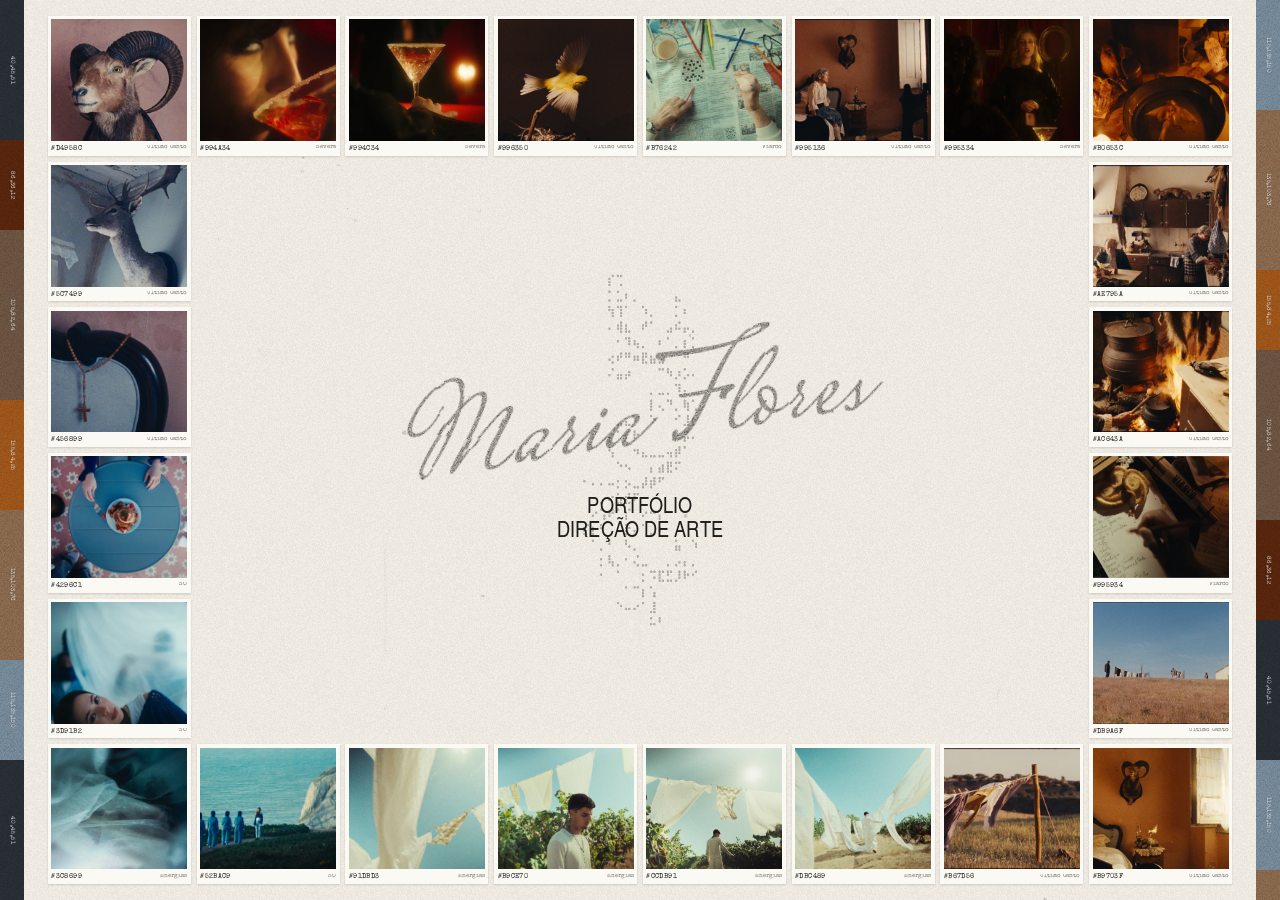
==== commit 138f6ebc: "Capa: moldura simétrica com 24 retângulos iguais e espaçamento igual Co-Authored-By: Claude Opus 5.5" ====
--- a/index.html
+++ b/index.html
@@ -49,23 +49,20 @@
 @font-face{font-family:'Mrs Saint Delafield';src:url(assets/fonts/mrs-saint-delafield.woff2) format('woff2');font-display:swap}
 @font-face{font-family:'Heros Cn';src:url(assets/fonts/heros-cn.woff2) format('woff2');font-display:swap}
 .capa-wrap{flex-grow:1;padding:16px 48px;container-type:inline-size;display:flex}
-.capa{--w:1cqw;--u:min(1cqw,calc((100svh - 32px) / 59.9));--r:min(1cqw,calc(var(--u) * 1.18));position:relative;width:100%;height:max(calc(100svh - 32px),calc(59.9 * var(--u)))}
-.capa-top,.capa-bot{position:absolute;left:0;right:0;height:calc(13.261 * var(--r));display:flex;justify-content:space-between;gap:calc(0.43 * var(--w))}
-.capa-top{top:0;align-items:flex-start}.capa-bot{bottom:0;align-items:flex-end}
-.capa-col{position:absolute;top:calc((13.261 + 0.58) * var(--r));bottom:calc((13.261 + 0.58) * var(--r));display:flex;flex-direction:column;justify-content:space-between;gap:calc(0.43 * var(--u))}
-.capa-esq{left:0;align-items:flex-start}.capa-dir{right:0;align-items:flex-end}
-.capa .capa-col .chip{display:flex;flex-direction:column;min-height:0}.capa .capa-col .ph{flex:1 1 0;height:auto;min-height:0;position:relative}.capa .capa-col .ph img{position:absolute;inset:0}
+.capa{--u:min(1cqw,calc((100svh - 32px) / 59.9));--g:calc(0.5 * var(--u));position:relative;width:100%;height:max(calc(100svh - 32px),calc(59.9 * var(--u)));display:grid;grid-template-columns:repeat(8,minmax(0,1fr));grid-template-rows:repeat(6,minmax(0,1fr));gap:var(--g)}
+.capa .chip{display:flex!important;flex-direction:column;min-height:0;min-width:0}
+.capa .ph{flex:1 1 0;min-height:0;position:relative}.capa .ph img{position:absolute;inset:0}
 .capa .chip{display:block;box-sizing:border-box;background:#fbf9f4;padding:calc(0.29 * var(--u)) calc(0.29 * var(--u)) 0;box-shadow:0 1px 2px rgba(0,0,0,.14);color:#1b1a18;text-decoration:none;z-index:1;position:relative;transition:transform .35s cubic-bezier(.2,.8,.2,1),box-shadow .35s}
-.capa .ph{display:block;height:var(--h);overflow:hidden}
+.capa .ph{display:block;overflow:hidden}
 .capa .ph img{width:100%;height:100%;object-fit:cover;display:block}
 .capa .cd{display:flex;justify-content:space-between;gap:6px;height:max(12px,calc(1.232 * var(--u)));align-items:center;line-height:1}
 .capa .cd b{font-weight:400;font-size:max(6.5px,calc(0.6 * var(--u)));letter-spacing:.05em;flex:none}
 .capa .cd i{font-style:normal;font-size:max(5.5px,calc(0.5 * var(--u)));color:#7a766e;white-space:nowrap;overflow:hidden;text-overflow:ellipsis}
 .capa .chip:hover,.capa .chip:focus-visible{transform:scale(1.3);z-index:10;box-shadow:0 12px 30px rgba(0,0,0,.28)}
-.capa-mid{position:absolute;inset:0;display:flex;flex-direction:column;align-items:center;justify-content:center;text-align:center;pointer-events:none}
+.capa-mid{grid-area:2/2/6/8;display:flex;flex-direction:column;align-items:center;justify-content:center;text-align:center;pointer-events:none}
 .capa-nome{margin:0 0 calc(0.3 * var(--u));font-family:'Mrs Saint Delafield',cursive;font-weight:400;font-size:calc(10.9 * var(--u));line-height:1;color:#47443f;transform:rotate(-9deg);filter:url(#lapis);opacity:.92}
 .capa-sub{margin:0;font-family:'Heros Cn','Arial Narrow',Arial,sans-serif;font-size:calc(1.88 * var(--u));line-height:1.1;letter-spacing:.005em;text-transform:uppercase;color:#1f1e1b}
-.capa-orn{position:absolute;left:50%;top:50%;height:calc(30 * var(--u));width:auto;transform:translate(-50%,-50%);opacity:.3;pointer-events:none;z-index:0}
+.capa-orn{position:absolute;left:50%;top:50%;z-index:0;height:calc(30 * var(--u));width:auto;transform:translate(-50%,-50%);opacity:.3;pointer-events:none;z-index:0}
 .capa .pal{position:absolute;display:flex;gap:calc(0.22 * var(--u));opacity:0;pointer-events:none;transition:opacity .25s ease .05s;z-index:12}
 .capa .chip:hover .pal,.capa .chip:focus-visible .pal{opacity:1}
 .capa .sw{flex:none;display:flex;flex-direction:row;align-items:center;gap:calc(0.3 * var(--u));background:#fbf9f4;padding:calc(0.18 * var(--u));border-radius:calc(0.32 * var(--u));box-shadow:0 1px 3px rgba(0,0,0,.2)}
@@ -73,8 +70,8 @@
 .capa .sw i{font-style:normal;font-size:max(5px,calc(0.42 * var(--u)));letter-spacing:.03em;color:#1b1a18;line-height:1;padding-right:calc(0.15 * var(--u))}
 .capa .pal{flex-direction:column}
 .capa .chip .pal{top:0;bottom:0;transform:none;justify-content:space-between}
-.capa-top .chip:nth-child(-n+4) .pal,.capa-bot .chip:nth-child(-n+4) .pal,.capa .chip[data-pos="l"] .pal{left:calc(100% + 0.4 * var(--u))}
-.capa-top .chip:nth-child(n+5) .pal,.capa-bot .chip:nth-child(n+5) .pal,.capa .chip[data-pos="r"] .pal{right:calc(100% + 0.4 * var(--u))}
+.capa .chip[data-lado="e"] .pal{left:calc(100% + 0.4 * var(--u))}
+.capa .chip[data-lado="d"] .pal{right:calc(100% + 0.4 * var(--u))}
 .mf-dark .capa-orn{content:url(assets/ornamento-claro.png);opacity:.28}
 .capa-mid{z-index:1}
 .mf-dark .capa-nome{color:#cfc9be}
@@ -85,12 +82,11 @@
 .capa-orn{display:none}
 .capa .pal{display:none}
 .capa{height:auto;min-height:0;display:flex;flex-wrap:wrap;gap:8px}
-.capa-top,.capa-bot,.capa-col{display:contents}
 .capa-mid{position:static;width:100%;padding:36px 0 40px}
 .capa-nome{font-size:21vw}
 .capa-sub{font-size:20px}
-.capa .chip,.capa-top .chip,.capa-bot .chip{position:relative;left:auto!important;width:calc(50% - 4px)!important;padding:5px 5px 0;flex:none!important;display:block}
-.capa .ph,.capa .capa-col .ph{height:auto;aspect-ratio:4/3;flex:none}.capa .capa-col .ph img{position:static}.capa .capa-col .chip{display:block}
+.capa .chip{position:relative;width:calc(50% - 4px);padding:5px 5px 0;flex:none;display:block!important}
+.capa .ph{height:auto;aspect-ratio:4/3;flex:none}.capa .ph img{position:static}
 .capa .cd{height:17px}.capa .cd b{font-size:8px}.capa .cd i{font-size:7px}
 .capa .chip:hover{transform:none}
 }
@@ -112,60 +108,54 @@
 <feDisplacementMap in="g" in2="w" scale="2.2"/></filter></svg>
 <img class="capa-orn" src="assets/ornamento.png" alt="" aria-hidden="true">
 <div class="capa-mid"><h1 class="capa-nome">Maria Flores</h1><p class="capa-sub">Portfólio<br>Direção de Arte</p></div>
-<div class="capa-top">
 <!-- 01 -->
-<a class="chip" href="ultimo-canto.html" data-slot="01" data-pos="t" style="width:calc(12.860 * var(--w));--h:calc(11.159 * var(--r));transform-origin:center top"><span class="ph"><img src="assets/capa/01.webp" alt="Still de Último Canto"></span><span class="cd"><b>#D4958C</b><i>Último Canto</i></span><span class="pal" aria-hidden="true"><span class="sw" style="--s:#23232C"><i>#23232C</i></span><span class="sw" style="--s:#50383B"><i>#50383B</i></span><span class="sw" style="--s:#755755"><i>#755755</i></span><span class="sw" style="--s:#997977"><i>#997977</i></span><span class="sw" style="--s:#B3A292"><i>#B3A292</i></span></span></a>
+<a class="chip" href="ultimo-canto.html" data-slot="01" data-lado="e" style="grid-area:1/1;transform-origin:left top"><span class="ph"><img src="assets/capa/01.webp" alt="Still de Último Canto"></span><span class="cd"><b>#D4958C</b><i>Último Canto</i></span><span class="pal" aria-hidden="true"><span class="sw" style="--s:#23232C"><i>#23232C</i></span><span class="sw" style="--s:#50383B"><i>#50383B</i></span><span class="sw" style="--s:#755755"><i>#755755</i></span><span class="sw" style="--s:#997977"><i>#997977</i></span><span class="sw" style="--s:#B3A292"><i>#B3A292</i></span></span></a>
 <!-- 02 -->
-<a class="chip" href="severa.html" data-slot="02" data-pos="t" style="width:calc(12.222 * var(--w));--h:calc(11.159 * var(--r));transform-origin:center top"><span class="ph"><img src="assets/capa/02.webp" alt="Still de Severa"></span><span class="cd"><b>#994A34</b><i>Severa</i></span><span class="pal" aria-hidden="true"><span class="sw" style="--s:#180E0A"><i>#180E0A</i></span><span class="sw" style="--s:#37130F"><i>#37130F</i></span><span class="sw" style="--s:#5E2615"><i>#5E2615</i></span><span class="sw" style="--s:#8E3816"><i>#8E3816</i></span><span class="sw" style="--s:#B57D3F"><i>#B57D3F</i></span></span></a>
+<a class="chip" href="severa.html" data-slot="02" data-lado="e" style="grid-area:1/2;transform-origin:center top"><span class="ph"><img src="assets/capa/02.webp" alt="Still de Severa"></span><span class="cd"><b>#994A34</b><i>Severa</i></span><span class="pal" aria-hidden="true"><span class="sw" style="--s:#180E0A"><i>#180E0A</i></span><span class="sw" style="--s:#37130F"><i>#37130F</i></span><span class="sw" style="--s:#5E2615"><i>#5E2615</i></span><span class="sw" style="--s:#8E3816"><i>#8E3816</i></span><span class="sw" style="--s:#B57D3F"><i>#B57D3F</i></span></span></a>
 <!-- 03 -->
-<a class="chip" href="severa.html" data-slot="03" data-pos="t" style="width:calc(11.176 * var(--w));--h:calc(10.000 * var(--r));transform-origin:center top"><span class="ph"><img src="assets/capa/03.webp" alt="Still de Severa"></span><span class="cd"><b>#994C34</b><i>Severa</i></span><span class="pal" aria-hidden="true"><span class="sw" style="--s:#110B08"><i>#110B08</i></span><span class="sw" style="--s:#3B110B"><i>#3B110B</i></span><span class="sw" style="--s:#81260D"><i>#81260D</i></span><span class="sw" style="--s:#AA692D"><i>#AA692D</i></span><span class="sw" style="--s:#EFD3A1"><i>#EFD3A1</i></span></span></a>
+<a class="chip" href="severa.html" data-slot="03" data-lado="e" style="grid-area:1/3;transform-origin:center top"><span class="ph"><img src="assets/capa/03.webp" alt="Still de Severa"></span><span class="cd"><b>#994C34</b><i>Severa</i></span><span class="pal" aria-hidden="true"><span class="sw" style="--s:#110B08"><i>#110B08</i></span><span class="sw" style="--s:#3B110B"><i>#3B110B</i></span><span class="sw" style="--s:#81260D"><i>#81260D</i></span><span class="sw" style="--s:#AA692D"><i>#AA692D</i></span><span class="sw" style="--s:#EFD3A1"><i>#EFD3A1</i></span></span></a>
 <!-- 04 -->
-<a class="chip" href="ultimo-canto.html" data-slot="04" data-pos="t" style="width:calc(13.752 * var(--w));--h:calc(11.739 * var(--r));transform-origin:center top"><span class="ph"><img src="assets/capa/04.webp" alt="Still de Último Canto"></span><span class="cd"><b>#996350</b><i>Último Canto</i></span><span class="pal" aria-hidden="true"><span class="sw" style="--s:#191414"><i>#191414</i></span><span class="sw" style="--s:#241915"><i>#241915</i></span><span class="sw" style="--s:#52321E"><i>#52321E</i></span><span class="sw" style="--s:#8B5F34"><i>#8B5F34</i></span><span class="sw" style="--s:#C69F5D"><i>#C69F5D</i></span></span></a>
+<a class="chip" href="ultimo-canto.html" data-slot="04" data-lado="e" style="grid-area:1/4;transform-origin:center top"><span class="ph"><img src="assets/capa/04.webp" alt="Still de Último Canto"></span><span class="cd"><b>#996350</b><i>Último Canto</i></span><span class="pal" aria-hidden="true"><span class="sw" style="--s:#191414"><i>#191414</i></span><span class="sw" style="--s:#241915"><i>#241915</i></span><span class="sw" style="--s:#52321E"><i>#52321E</i></span><span class="sw" style="--s:#8B5F34"><i>#8B5F34</i></span><span class="sw" style="--s:#C69F5D"><i>#C69F5D</i></span></span></a>
 <!-- 05 -->
-<a class="chip" href="trabalhos.html" data-slot="05" data-pos="t" style="width:calc(12.309 * var(--w));--h:calc(10.580 * var(--r));transform-origin:center top"><span class="ph"><img src="assets/capa/05.webp" alt="Still de Viarco"></span><span class="cd"><b>#B76242</b><i>Viarco</i></span><span class="pal" aria-hidden="true"><span class="sw" style="--s:#4C3E33"><i>#4C3E33</i></span><span class="sw" style="--s:#606657"><i>#606657</i></span><span class="sw" style="--s:#7E8C73"><i>#7E8C73</i></span><span class="sw" style="--s:#94A68B"><i>#94A68B</i></span><span class="sw" style="--s:#ADBDA0"><i>#ADBDA0</i></span></span></a>
+<a class="chip" href="trabalhos.html" data-slot="05" data-lado="d" style="grid-area:1/5;transform-origin:center top"><span class="ph"><img src="assets/capa/05.webp" alt="Still de Viarco"></span><span class="cd"><b>#B76242</b><i>Viarco</i></span><span class="pal" aria-hidden="true"><span class="sw" style="--s:#4C3E33"><i>#4C3E33</i></span><span class="sw" style="--s:#606657"><i>#606657</i></span><span class="sw" style="--s:#7E8C73"><i>#7E8C73</i></span><span class="sw" style="--s:#94A68B"><i>#94A68B</i></span><span class="sw" style="--s:#ADBDA0"><i>#ADBDA0</i></span></span></a>
 <!-- 06 -->
-<a class="chip" href="ultimo-canto.html" data-slot="06" data-pos="t" style="width:calc(11.750 * var(--w));--h:calc(10.000 * var(--r));transform-origin:center top"><span class="ph"><img src="assets/capa/06.webp" alt="Still de Último Canto"></span><span class="cd"><b>#995136</b><i>Último Canto</i></span><span class="pal" aria-hidden="true"><span class="sw" style="--s:#121113"><i>#121113</i></span><span class="sw" style="--s:#3E221A"><i>#3E221A</i></span><span class="sw" style="--s:#6E3925"><i>#6E3925</i></span><span class="sw" style="--s:#A2836B"><i>#A2836B</i></span><span class="sw" style="--s:#CDB8A0"><i>#CDB8A0</i></span></span></a>
+<a class="chip" href="ultimo-canto.html" data-slot="06" data-lado="d" style="grid-area:1/6;transform-origin:center top"><span class="ph"><img src="assets/capa/06.webp" alt="Still de Último Canto"></span><span class="cd"><b>#995136</b><i>Último Canto</i></span><span class="pal" aria-hidden="true"><span class="sw" style="--s:#121113"><i>#121113</i></span><span class="sw" style="--s:#3E221A"><i>#3E221A</i></span><span class="sw" style="--s:#6E3925"><i>#6E3925</i></span><span class="sw" style="--s:#A2836B"><i>#A2836B</i></span><span class="sw" style="--s:#CDB8A0"><i>#CDB8A0</i></span></span></a>
 <!-- 07 -->
-<a class="chip" href="severa.html" data-slot="07" data-pos="t" style="width:calc(11.301 * var(--w));--h:calc(10.580 * var(--r));transform-origin:center top"><span class="ph"><img src="assets/capa/07.webp" alt="Still de Severa"></span><span class="cd"><b>#995334</b><i>Severa</i></span><span class="pal" aria-hidden="true"><span class="sw" style="--s:#0B0704"><i>#0B0704</i></span><span class="sw" style="--s:#1A0B05"><i>#1A0B05</i></span><span class="sw" style="--s:#2B1307"><i>#2B1307</i></span><span class="sw" style="--s:#572B0D"><i>#572B0D</i></span><span class="sw" style="--s:#8F571C"><i>#8F571C</i></span></span></a>
+<a class="chip" href="severa.html" data-slot="07" data-lado="d" style="grid-area:1/7;transform-origin:center top"><span class="ph"><img src="assets/capa/07.webp" alt="Still de Severa"></span><span class="cd"><b>#995334</b><i>Severa</i></span><span class="pal" aria-hidden="true"><span class="sw" style="--s:#0B0704"><i>#0B0704</i></span><span class="sw" style="--s:#1A0B05"><i>#1A0B05</i></span><span class="sw" style="--s:#2B1307"><i>#2B1307</i></span><span class="sw" style="--s:#572B0D"><i>#572B0D</i></span><span class="sw" style="--s:#8F571C"><i>#8F571C</i></span></span></a>
 <!-- 08 -->
-<a class="chip" href="ultimo-canto.html" data-slot="08" data-pos="t" style="width:calc(11.585 * var(--w));--h:calc(10.000 * var(--r));transform-origin:center top"><span class="ph"><img src="assets/capa/08.webp" alt="Still de Último Canto"></span><span class="cd"><b>#B0653C</b><i>Último Canto</i></span><span class="pal" aria-hidden="true"><span class="sw" style="--s:#1E120E"><i>#1E120E</i></span><span class="sw" style="--s:#431B09"><i>#431B09</i></span><span class="sw" style="--s:#722904"><i>#722904</i></span><span class="sw" style="--s:#A24907"><i>#A24907</i></span><span class="sw" style="--s:#CE8325"><i>#CE8325</i></span></span></a>
-</div>
-<div class="capa-col capa-dir">
+<a class="chip" href="ultimo-canto.html" data-slot="08" data-lado="d" style="grid-area:1/8;transform-origin:right top"><span class="ph"><img src="assets/capa/08.webp" alt="Still de Último Canto"></span><span class="cd"><b>#B0653C</b><i>Último Canto</i></span><span class="pal" aria-hidden="true"><span class="sw" style="--s:#1E120E"><i>#1E120E</i></span><span class="sw" style="--s:#431B09"><i>#431B09</i></span><span class="sw" style="--s:#722904"><i>#722904</i></span><span class="sw" style="--s:#A24907"><i>#A24907</i></span><span class="sw" style="--s:#CE8325"><i>#CE8325</i></span></span></a>
 <!-- 09 -->
-<a class="chip" href="ultimo-canto.html" data-slot="09" data-pos="r" style="width:calc(13.768 * var(--r));flex:9.096 1 0;transform-origin:right center"><span class="ph"><img src="assets/capa/09.webp" alt="Still de Último Canto"></span><span class="cd"><b>#AE795A</b><i>Último Canto</i></span><span class="pal" aria-hidden="true"><span class="sw" style="--s:#281D1A"><i>#281D1A</i></span><span class="sw" style="--s:#5A3C2D"><i>#5A3C2D</i></span><span class="sw" style="--s:#8A664C"><i>#8A664C</i></span><span class="sw" style="--s:#B19071"><i>#B19071</i></span><span class="sw" style="--s:#D7C0A4"><i>#D7C0A4</i></span></span></a>
+<a class="chip" href="ultimo-canto.html" data-slot="09" data-lado="d" style="grid-area:2/8;transform-origin:right center"><span class="ph"><img src="assets/capa/09.webp" alt="Still de Último Canto"></span><span class="cd"><b>#AE795A</b><i>Último Canto</i></span><span class="pal" aria-hidden="true"><span class="sw" style="--s:#281D1A"><i>#281D1A</i></span><span class="sw" style="--s:#5A3C2D"><i>#5A3C2D</i></span><span class="sw" style="--s:#8A664C"><i>#8A664C</i></span><span class="sw" style="--s:#B19071"><i>#B19071</i></span><span class="sw" style="--s:#D7C0A4"><i>#D7C0A4</i></span></span></a>
 <!-- 10 -->
-<a class="chip" href="ultimo-canto.html" data-slot="10" data-pos="r" style="width:calc(13.768 * var(--r));flex:9.096 1 0;transform-origin:right center"><span class="ph"><img src="assets/capa/10.webp" alt="Still de Último Canto"></span><span class="cd"><b>#AC643A</b><i>Último Canto</i></span><span class="pal" aria-hidden="true"><span class="sw" style="--s:#221611"><i>#221611</i></span><span class="sw" style="--s:#552C18"><i>#552C18</i></span><span class="sw" style="--s:#864E27"><i>#864E27</i></span><span class="sw" style="--s:#B57F41"><i>#B57F41</i></span><span class="sw" style="--s:#DABB87"><i>#DABB87</i></span></span></a>
+<a class="chip" href="ultimo-canto.html" data-slot="10" data-lado="d" style="grid-area:3/8;transform-origin:right center"><span class="ph"><img src="assets/capa/10.webp" alt="Still de Último Canto"></span><span class="cd"><b>#AC643A</b><i>Último Canto</i></span><span class="pal" aria-hidden="true"><span class="sw" style="--s:#221611"><i>#221611</i></span><span class="sw" style="--s:#552C18"><i>#552C18</i></span><span class="sw" style="--s:#864E27"><i>#864E27</i></span><span class="sw" style="--s:#B57F41"><i>#B57F41</i></span><span class="sw" style="--s:#DABB87"><i>#DABB87</i></span></span></a>
 <!-- 11 -->
-<a class="chip" href="trabalhos.html" data-slot="11" data-pos="r" style="width:calc(12.899 * var(--r));flex:8.547 1 0;transform-origin:right center"><span class="ph"><img src="assets/capa/11.webp" alt="Still de Viarco"></span><span class="cd"><b>#995934</b><i>Viarco</i></span><span class="pal" aria-hidden="true"><span class="sw" style="--s:#120E0D"><i>#120E0D</i></span><span class="sw" style="--s:#321E13"><i>#321E13</i></span><span class="sw" style="--s:#663F22"><i>#663F22</i></span><span class="sw" style="--s:#94754B"><i>#94754B</i></span><span class="sw" style="--s:#ADA788"><i>#ADA788</i></span></span></a>
-</div>
-<div class="capa-bot">
+<a class="chip" href="trabalhos.html" data-slot="11" data-lado="d" style="grid-area:4/8;transform-origin:right center"><span class="ph"><img src="assets/capa/11.webp" alt="Still de Viarco"></span><span class="cd"><b>#995934</b><i>Viarco</i></span><span class="pal" aria-hidden="true"><span class="sw" style="--s:#120E0D"><i>#120E0D</i></span><span class="sw" style="--s:#321E13"><i>#321E13</i></span><span class="sw" style="--s:#663F22"><i>#663F22</i></span><span class="sw" style="--s:#94754B"><i>#94754B</i></span><span class="sw" style="--s:#ADA788"><i>#ADA788</i></span></span></a>
+<!-- 12 -->
+<a class="chip" href="ultimo-canto.html" data-slot="12" data-lado="d" style="grid-area:5/8;transform-origin:right center"><span class="ph"><img src="assets/capa/12.webp" alt="Still de Último Canto"></span><span class="cd"><b>#DB9A6F</b><i>Último Canto</i></span><span class="pal" aria-hidden="true"><span class="sw" style="--s:#82593E"><i>#82593E</i></span><span class="sw" style="--s:#5B7E98"><i>#5B7E98</i></span><span class="sw" style="--s:#9A7054"><i>#9A7054</i></span><span class="sw" style="--s:#8196A2"><i>#8196A2</i></span><span class="sw" style="--s:#CDC1AB"><i>#CDC1AB</i></span></span></a>
+<!-- 13 -->
+<a class="chip" href="ultimo-canto.html" data-slot="13" data-lado="d" style="grid-area:6/8;transform-origin:right bottom"><span class="ph"><img src="assets/capa/13.webp" alt="Still de Último Canto"></span><span class="cd"><b>#B9703F</b><i>Último Canto</i></span><span class="pal" aria-hidden="true"><span class="sw" style="--s:#261810"><i>#261810</i></span><span class="sw" style="--s:#6D3411"><i>#6D3411</i></span><span class="sw" style="--s:#975720"><i>#975720</i></span><span class="sw" style="--s:#D0BA90"><i>#D0BA90</i></span><span class="sw" style="--s:#F1E8D3"><i>#F1E8D3</i></span></span></a>
+<!-- 14 -->
+<a class="chip" href="ultimo-canto.html" data-slot="14" data-lado="d" style="grid-area:6/7;transform-origin:center bottom"><span class="ph"><img src="assets/capa/14.webp" alt="Still de Último Canto"></span><span class="cd"><b>#B67D56</b><i>Último Canto</i></span><span class="pal" aria-hidden="true"><span class="sw" style="--s:#2C2222"><i>#2C2222</i></span><span class="sw" style="--s:#5B4030"><i>#5B4030</i></span><span class="sw" style="--s:#835F3D"><i>#835F3D</i></span><span class="sw" style="--s:#A27C56"><i>#A27C56</i></span><span class="sw" style="--s:#C9BEAB"><i>#C9BEAB</i></span></span></a>
+<!-- 15 -->
+<a class="chip" href="energias.html" data-slot="15" data-lado="d" style="grid-area:6/6;transform-origin:center bottom"><span class="ph"><img src="assets/capa/15.webp" alt="Still de Energias"></span><span class="cd"><b>#DBC489</b><i>Energias</i></span><span class="pal" aria-hidden="true"><span class="sw" style="--s:#3C3826"><i>#3C3826</i></span><span class="sw" style="--s:#9A8E65"><i>#9A8E65</i></span><span class="sw" style="--s:#77B5B4"><i>#77B5B4</i></span><span class="sw" style="--s:#A2CECA"><i>#A2CECA</i></span><span class="sw" style="--s:#CAD0B9"><i>#CAD0B9</i></span></span></a>
+<!-- 16 -->
+<a class="chip" href="energias.html" data-slot="16" data-lado="d" style="grid-area:6/5;transform-origin:center bottom"><span class="ph"><img src="assets/capa/16.webp" alt="Still de Energias"></span><span class="cd"><b>#CCDB91</b><i>Energias</i></span><span class="pal" aria-hidden="true"><span class="sw" style="--s:#2E2E25"><i>#2E2E25</i></span><span class="sw" style="--s:#727855"><i>#727855</i></span><span class="sw" style="--s:#99B09A"><i>#99B09A</i></span><span class="sw" style="--s:#BFCEBA"><i>#BFCEBA</i></span><span class="sw" style="--s:#D9E1D0"><i>#D9E1D0</i></span></span></a>
+<!-- 17 -->
+<a class="chip" href="energias.html" data-slot="17" data-lado="e" style="grid-area:6/4;transform-origin:center bottom"><span class="ph"><img src="assets/capa/17.webp" alt="Still de Energias"></span><span class="cd"><b>#B9CE70</b><i>Energias</i></span><span class="pal" aria-hidden="true"><span class="sw" style="--s:#353827"><i>#353827</i></span><span class="sw" style="--s:#66663A"><i>#66663A</i></span><span class="sw" style="--s:#8E986C"><i>#8E986C</i></span><span class="sw" style="--s:#91BDB7"><i>#91BDB7</i></span><span class="sw" style="--s:#C6DAC7"><i>#C6DAC7</i></span></span></a>
+<!-- 18 -->
+<a class="chip" href="energias.html" data-slot="18" data-lado="e" style="grid-area:6/3;transform-origin:center bottom"><span class="ph"><img src="assets/capa/18.webp" alt="Still de Energias"></span><span class="cd"><b>#91DBD3</b><i>Energias</i></span><span class="pal" aria-hidden="true"><span class="sw" style="--s:#3F636B"><i>#3F636B</i></span><span class="sw" style="--s:#7BABA8"><i>#7BABA8</i></span><span class="sw" style="--s:#ABA381"><i>#ABA381</i></span><span class="sw" style="--s:#B4C1AB"><i>#B4C1AB</i></span><span class="sw" style="--s:#CDD5C0"><i>#CDD5C0</i></span></span></a>
+<!-- 19 -->
+<a class="chip" href="so-videoclipe.html" data-slot="19" data-lado="e" style="grid-area:6/2;transform-origin:center bottom"><span class="ph"><img src="assets/capa/19.webp" alt="Still de SÓ"></span><span class="cd"><b>#52BAC9</b><i>SÓ</i></span><span class="pal" aria-hidden="true"><span class="sw" style="--s:#0F2021"><i>#0F2021</i></span><span class="sw" style="--s:#164458"><i>#164458</i></span><span class="sw" style="--s:#548082"><i>#548082</i></span><span class="sw" style="--s:#5DA7A8"><i>#5DA7A8</i></span><span class="sw" style="--s:#7FB0AB"><i>#7FB0AB</i></span></span></a>
 <!-- 20 -->
-<a class="chip" href="so-videoclipe.html" data-slot="20" data-pos="b" style="width:calc(12.186 * var(--w));--h:calc(11.739 * var(--r));transform-origin:center bottom"><span class="ph"><img src="assets/capa/20.webp" alt="Still de SÓ"></span><span class="cd"><b>#3D91B2</b><i>SÓ</i></span><span class="pal" aria-hidden="true"><span class="sw" style="--s:#0A2435"><i>#0A2435</i></span><span class="sw" style="--s:#486874"><i>#486874</i></span><span class="sw" style="--s:#6E9DA8"><i>#6E9DA8</i></span><span class="sw" style="--s:#97BCC2"><i>#97BCC2</i></span><span class="sw" style="--s:#B8D5D5"><i>#B8D5D5</i></span></span></a>
-<!-- 19 -->
-<a class="chip" href="energias.html" data-slot="19" data-pos="b" style="width:calc(10.198 * var(--w));--h:calc(10.580 * var(--r));transform-origin:center bottom"><span class="ph"><img src="assets/capa/19.webp" alt="Still de Energias"></span><span class="cd"><b>#3C8699</b><i>Energias</i></span><span class="pal" aria-hidden="true"><span class="sw" style="--s:#0B2731"><i>#0B2731</i></span><span class="sw" style="--s:#294B54"><i>#294B54</i></span><span class="sw" style="--s:#467078"><i>#467078</i></span><span class="sw" style="--s:#759BA1"><i>#759BA1</i></span><span class="sw" style="--s:#B4CCCF"><i>#B4CCCF</i></span></span></a>
-<!-- 18 -->
-<a class="chip" href="so-videoclipe.html" data-slot="18" data-pos="b" style="width:calc(11.613 * var(--w));--h:calc(11.159 * var(--r));transform-origin:center bottom"><span class="ph"><img src="assets/capa/18.webp" alt="Still de SÓ"></span><span class="cd"><b>#52BAC9</b><i>SÓ</i></span><span class="pal" aria-hidden="true"><span class="sw" style="--s:#0F2021"><i>#0F2021</i></span><span class="sw" style="--s:#164458"><i>#164458</i></span><span class="sw" style="--s:#548082"><i>#548082</i></span><span class="sw" style="--s:#5DA7A8"><i>#5DA7A8</i></span><span class="sw" style="--s:#7FB0AB"><i>#7FB0AB</i></span></span></a>
-<!-- 17 -->
-<a class="chip" href="energias.html" data-slot="17" data-pos="b" style="width:calc(11.252 * var(--w));--h:calc(11.739 * var(--r));transform-origin:center bottom"><span class="ph"><img src="assets/capa/17.webp" alt="Still de Energias"></span><span class="cd"><b>#91DBD3</b><i>Energias</i></span><span class="pal" aria-hidden="true"><span class="sw" style="--s:#3F636B"><i>#3F636B</i></span><span class="sw" style="--s:#7BABA8"><i>#7BABA8</i></span><span class="sw" style="--s:#ABA381"><i>#ABA381</i></span><span class="sw" style="--s:#B4C1AB"><i>#B4C1AB</i></span><span class="sw" style="--s:#CDD5C0"><i>#CDD5C0</i></span></span></a>
-<!-- 16 -->
-<a class="chip" href="energias.html" data-slot="16" data-pos="b" style="width:calc(10.198 * var(--w));--h:calc(10.580 * var(--r));transform-origin:center bottom"><span class="ph"><img src="assets/capa/16.webp" alt="Still de Energias"></span><span class="cd"><b>#B9CE70</b><i>Energias</i></span><span class="pal" aria-hidden="true"><span class="sw" style="--s:#353827"><i>#353827</i></span><span class="sw" style="--s:#66663A"><i>#66663A</i></span><span class="sw" style="--s:#8E986C"><i>#8E986C</i></span><span class="sw" style="--s:#91BDB7"><i>#91BDB7</i></span><span class="sw" style="--s:#C6DAC7"><i>#C6DAC7</i></span></span></a>
-<!-- 15 -->
-<a class="chip" href="energias.html" data-slot="15" data-pos="b" style="width:calc(9.671 * var(--w));--h:calc(10.000 * var(--r));transform-origin:center bottom"><span class="ph"><img src="assets/capa/15.webp" alt="Still de Energias"></span><span class="cd"><b>#DBC489</b><i>Energias</i></span><span class="pal" aria-hidden="true"><span class="sw" style="--s:#3C3826"><i>#3C3826</i></span><span class="sw" style="--s:#9A8E65"><i>#9A8E65</i></span><span class="sw" style="--s:#77B5B4"><i>#77B5B4</i></span><span class="sw" style="--s:#A2CECA"><i>#A2CECA</i></span><span class="sw" style="--s:#CAD0B9"><i>#CAD0B9</i></span></span></a>
-<!-- 14 -->
-<a class="chip" href="ultimo-canto.html" data-slot="14" data-pos="b" style="width:calc(10.270 * var(--w));--h:calc(10.580 * var(--r));transform-origin:center bottom"><span class="ph"><img src="assets/capa/14.webp" alt="Still de Último Canto"></span><span class="cd"><b>#B67D56</b><i>Último Canto</i></span><span class="pal" aria-hidden="true"><span class="sw" style="--s:#2C2222"><i>#2C2222</i></span><span class="sw" style="--s:#5B4030"><i>#5B4030</i></span><span class="sw" style="--s:#835F3D"><i>#835F3D</i></span><span class="sw" style="--s:#A27C56"><i>#A27C56</i></span><span class="sw" style="--s:#C9BEAB"><i>#C9BEAB</i></span></span></a>
-<!-- 13 -->
-<a class="chip" href="ultimo-canto.html" data-slot="13" data-pos="b" style="width:calc(9.671 * var(--w));--h:calc(10.000 * var(--r));transform-origin:center bottom"><span class="ph"><img src="assets/capa/13.webp" alt="Still de Último Canto"></span><span class="cd"><b>#B9703F</b><i>Último Canto</i></span><span class="pal" aria-hidden="true"><span class="sw" style="--s:#261810"><i>#261810</i></span><span class="sw" style="--s:#6D3411"><i>#6D3411</i></span><span class="sw" style="--s:#975720"><i>#975720</i></span><span class="sw" style="--s:#D0BA90"><i>#D0BA90</i></span><span class="sw" style="--s:#F1E8D3"><i>#F1E8D3</i></span></span></a>
-<!-- 12 -->
-<a class="chip" href="ultimo-canto.html" data-slot="12" data-pos="b" style="width:calc(11.462 * var(--w));--h:calc(11.739 * var(--r));transform-origin:center bottom"><span class="ph"><img src="assets/capa/12.webp" alt="Still de Último Canto"></span><span class="cd"><b>#DB9A6F</b><i>Último Canto</i></span><span class="pal" aria-hidden="true"><span class="sw" style="--s:#82593E"><i>#82593E</i></span><span class="sw" style="--s:#5B7E98"><i>#5B7E98</i></span><span class="sw" style="--s:#9A7054"><i>#9A7054</i></span><span class="sw" style="--s:#8196A2"><i>#8196A2</i></span><span class="sw" style="--s:#CDC1AB"><i>#CDC1AB</i></span></span></a>
-</div>
-<div class="capa-col capa-esq">
+<a class="chip" href="energias.html" data-slot="20" data-lado="e" style="grid-area:6/1;transform-origin:left bottom"><span class="ph"><img src="assets/capa/20.webp" alt="Still de Energias"></span><span class="cd"><b>#3C8699</b><i>Energias</i></span><span class="pal" aria-hidden="true"><span class="sw" style="--s:#0B2731"><i>#0B2731</i></span><span class="sw" style="--s:#294B54"><i>#294B54</i></span><span class="sw" style="--s:#467078"><i>#467078</i></span><span class="sw" style="--s:#759BA1"><i>#759BA1</i></span><span class="sw" style="--s:#B4CCCF"><i>#B4CCCF</i></span></span></a>
+<!-- 21 -->
+<a class="chip" href="so-videoclipe.html" data-slot="21" data-lado="e" style="grid-area:5/1;transform-origin:left center"><span class="ph"><img src="assets/capa/21.webp" alt="Still de SÓ"></span><span class="cd"><b>#3D91B2</b><i>SÓ</i></span><span class="pal" aria-hidden="true"><span class="sw" style="--s:#0A2435"><i>#0A2435</i></span><span class="sw" style="--s:#486874"><i>#486874</i></span><span class="sw" style="--s:#6E9DA8"><i>#6E9DA8</i></span><span class="sw" style="--s:#97BCC2"><i>#97BCC2</i></span><span class="sw" style="--s:#B8D5D5"><i>#B8D5D5</i></span></span></a>
+<!-- 22 -->
+<a class="chip" href="so-videoclipe.html" data-slot="22" data-lado="e" style="grid-area:4/1;transform-origin:left center"><span class="ph"><img src="assets/capa/22.webp" alt="Still de SÓ"></span><span class="cd"><b>#4296C1</b><i>SÓ</i></span><span class="pal" aria-hidden="true"><span class="sw" style="--s:#111E32"><i>#111E32</i></span><span class="sw" style="--s:#624955"><i>#624955</i></span><span class="sw" style="--s:#2F6885"><i>#2F6885</i></span><span class="sw" style="--s:#877C86"><i>#877C86</i></span><span class="sw" style="--s:#A6A2A3"><i>#A6A2A3</i></span></span></a>
 <!-- 23 -->
-<a class="chip" href="ultimo-canto.html" data-slot="23" data-pos="l" style="width:calc(12.899 * var(--r));flex:9.256 1 0;transform-origin:left center"><span class="ph"><img src="assets/capa/23.webp" alt="Still de Último Canto"></span><span class="cd"><b>#5C7499</b><i>Último Canto</i></span><span class="pal" aria-hidden="true"><span class="sw" style="--s:#1F293B"><i>#1F293B</i></span><span class="sw" style="--s:#414756"><i>#414756</i></span><span class="sw" style="--s:#5A6674"><i>#5A6674</i></span><span class="sw" style="--s:#74828B"><i>#74828B</i></span><span class="sw" style="--s:#97A0A3"><i>#97A0A3</i></span></span></a>
-<!-- 22 -->
-<a class="chip" href="ultimo-canto.html" data-slot="22" data-pos="l" style="width:calc(12.899 * var(--r));flex:9.256 1 0;transform-origin:left center"><span class="ph"><img src="assets/capa/22.webp" alt="Still de Último Canto"></span><span class="cd"><b>#456899</b><i>Último Canto</i></span><span class="pal" aria-hidden="true"><span class="sw" style="--s:#0E1521"><i>#0E1521</i></span><span class="sw" style="--s:#464655"><i>#464655</i></span><span class="sw" style="--s:#6D5861"><i>#6D5861</i></span><span class="sw" style="--s:#7E646B"><i>#7E646B</i></span><span class="sw" style="--s:#627584"><i>#627584</i></span></span></a>
-<!-- 21 -->
-<a class="chip" href="so-videoclipe.html" data-slot="21" data-pos="l" style="width:calc(12.899 * var(--r));flex:8.227 1 0;transform-origin:left center"><span class="ph"><img src="assets/capa/21.webp" alt="Still de SÓ"></span><span class="cd"><b>#4296C1</b><i>SÓ</i></span><span class="pal" aria-hidden="true"><span class="sw" style="--s:#111E32"><i>#111E32</i></span><span class="sw" style="--s:#624955"><i>#624955</i></span><span class="sw" style="--s:#2F6885"><i>#2F6885</i></span><span class="sw" style="--s:#877C86"><i>#877C86</i></span><span class="sw" style="--s:#A6A2A3"><i>#A6A2A3</i></span></span></a>
-</div>
+<a class="chip" href="ultimo-canto.html" data-slot="23" data-lado="e" style="grid-area:3/1;transform-origin:left center"><span class="ph"><img src="assets/capa/23.webp" alt="Still de Último Canto"></span><span class="cd"><b>#456899</b><i>Último Canto</i></span><span class="pal" aria-hidden="true"><span class="sw" style="--s:#0E1521"><i>#0E1521</i></span><span class="sw" style="--s:#464655"><i>#464655</i></span><span class="sw" style="--s:#6D5861"><i>#6D5861</i></span><span class="sw" style="--s:#7E646B"><i>#7E646B</i></span><span class="sw" style="--s:#627584"><i>#627584</i></span></span></a>
+<!-- 24 -->
+<a class="chip" href="ultimo-canto.html" data-slot="24" data-lado="e" style="grid-area:2/1;transform-origin:left center"><span class="ph"><img src="assets/capa/24.webp" alt="Still de Último Canto"></span><span class="cd"><b>#5C7499</b><i>Último Canto</i></span><span class="pal" aria-hidden="true"><span class="sw" style="--s:#1F293B"><i>#1F293B</i></span><span class="sw" style="--s:#414756"><i>#414756</i></span><span class="sw" style="--s:#5A6674"><i>#5A6674</i></span><span class="sw" style="--s:#74828B"><i>#74828B</i></span><span class="sw" style="--s:#97A0A3"><i>#97A0A3</i></span></span></a>
 </div>
 </main>
 
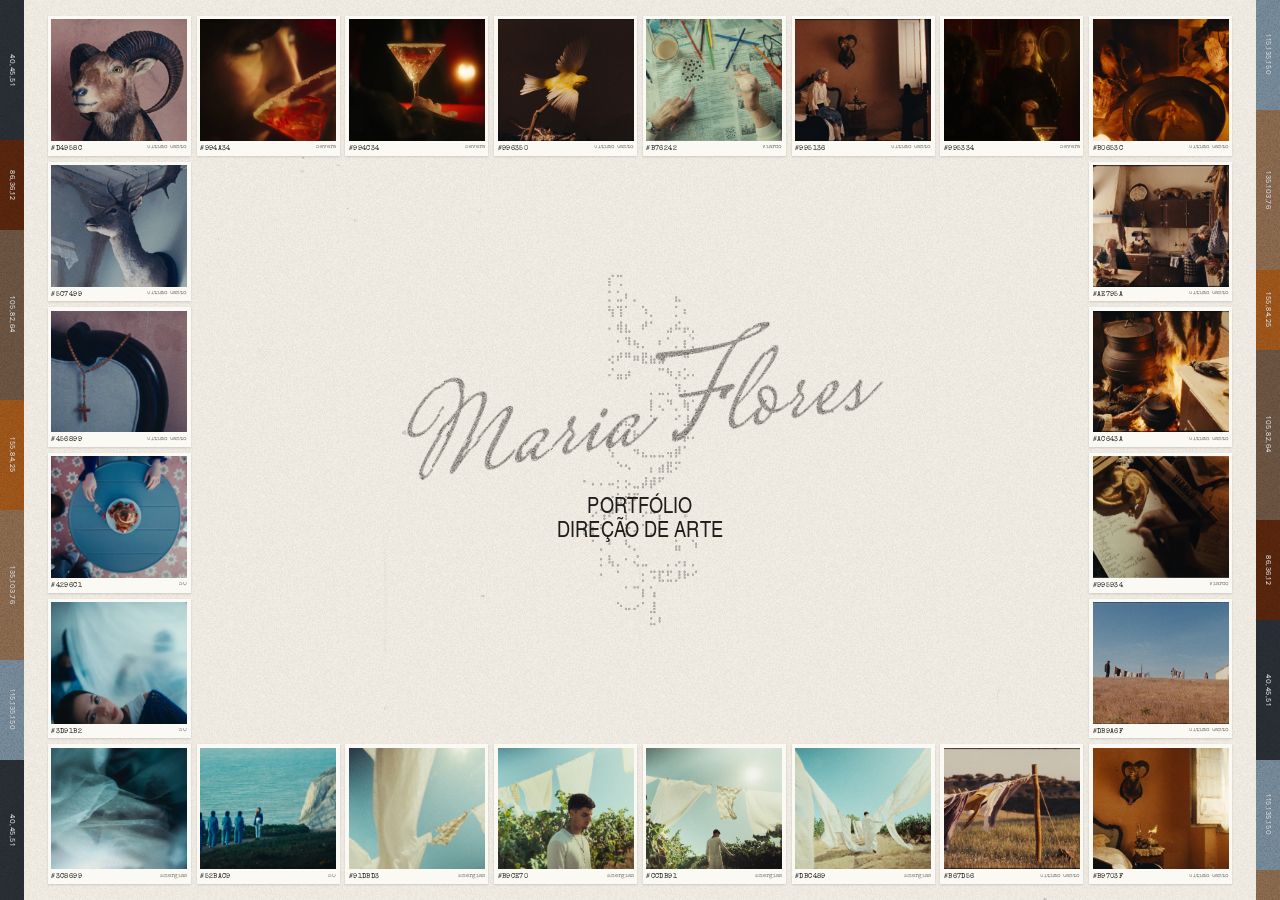
==== commit e87971cf: "Rascunho: Trabalhos fixo, fotos centradas no telemóvel, cliques na inicial, barras sem serifas - Tra" ====
--- a/index.html
+++ b/index.html
@@ -9,7 +9,7 @@
 <link rel="preconnect" href="https://fonts.googleapis.com">
 <link href="https://fonts.googleapis.com/css2?family=Special+Elite&amp;display=swap" rel="stylesheet">
 <style>
-body{margin:0}
+body{margin:0;cursor:pointer}
 a{color:inherit;text-decoration:none}
 .nl:hover{text-decoration:underline;text-decoration-color:#de5aab;text-decoration-thickness:2px;text-underline-offset:6px}
 button{font:inherit;color:inherit;background:none;cursor:pointer}
@@ -169,6 +169,16 @@
 (function(){function fit(){document.querySelectorAll('.capa .chip').forEach(function(c){var p=c.querySelector('.pal');if(!p)return;var h=c.offsetHeight,g=parseFloat(getComputedStyle(p).rowGap)||4,sw=p.querySelector('.sw'),pd=sw?parseFloat(getComputedStyle(sw).paddingTop)*2:4;c.style.setProperty('--sq',Math.max(8,(h-4*g)/5-pd)+'px')})}
 window.addEventListener('load',fit);window.addEventListener('resize',fit);fit()})();
 </script>
+<script>
+// Clicar em qualquer sítio vai para os Trabalhos; clicar num still vai para o projeto desse still (link do próprio still)
+document.addEventListener('click',function(e){
+  if(e.defaultPrevented||e.button!==0||e.metaKey||e.ctrlKey||e.shiftKey||e.altKey)return;
+  if(e.target.closest('a,button,input,select,textarea,label'))return;
+  var sel=window.getSelection&&window.getSelection();
+  if(sel&&String(sel).length)return;
+  window.location.href='trabalhos.html';
+});
+</script>
 <script src="site.js"></script>
 </body>
 </html>
--- a/site.css
+++ b/site.css
@@ -1,3 +1,4 @@
+@import url('https://fonts.googleapis.com/css2?family=Instrument+Sans:wght@400;500&display=swap');
 html{scroll-behavior:smooth}
 /* Grão de película / TV por trás do conteúdo */
 .filmbg::after{content:"";position:absolute;inset:-50%;width:200%;height:200%;pointer-events:none;
@@ -145,3 +146,6 @@
 /* Fundo branco sujo e menos manchas de película */
 .mf-light{--bg:#f3efe6}
 .mf .filmtile{opacity:.35}
+
+/* Barras laterais: letra sem serifas */
+.bar [data-lab]{font-family:'Instrument Sans','Helvetica Neue',Arial,sans-serif !important;font-size:7px !important;letter-spacing:.08em !important;font-weight:500 !important}
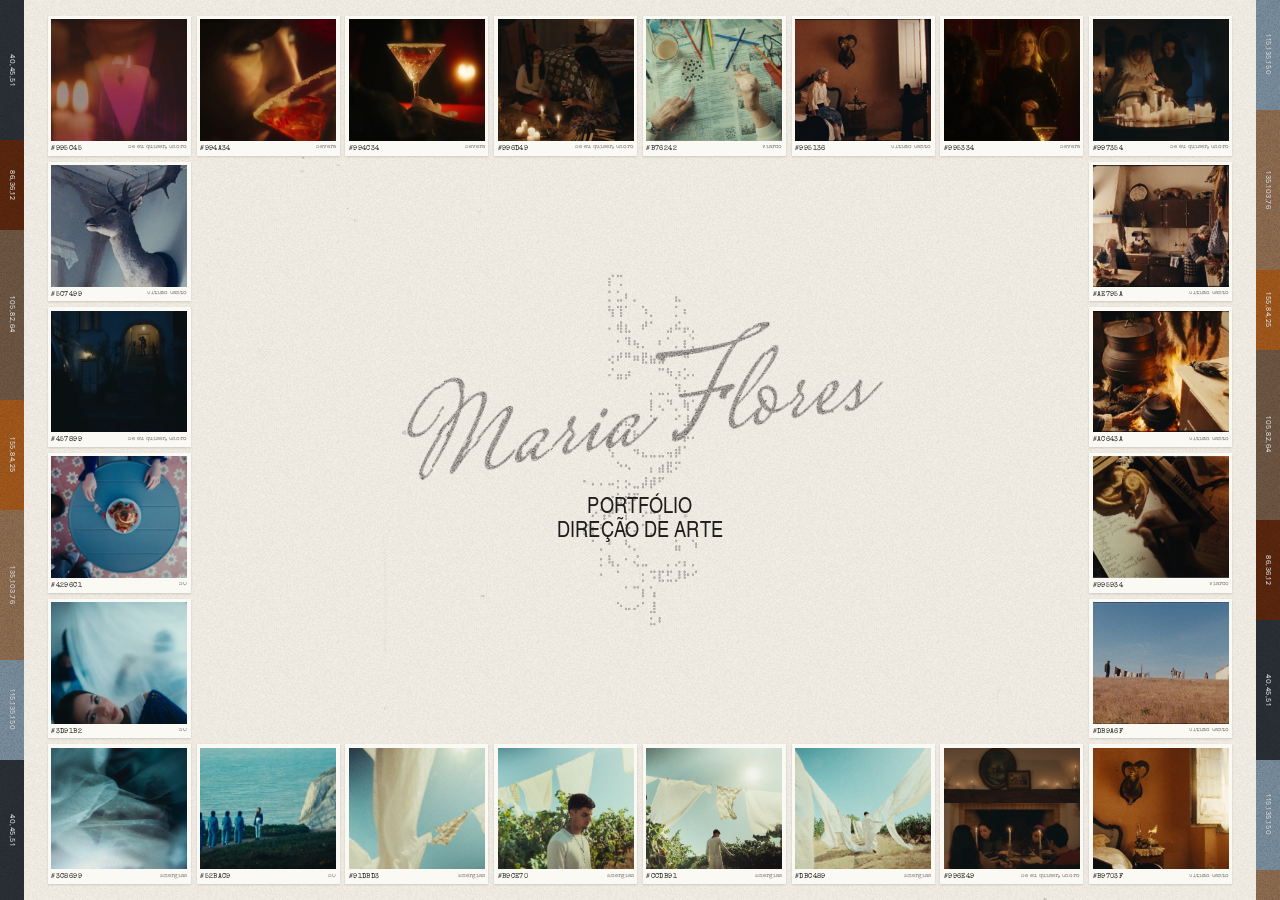
==== commit 31fc4ff8: "Rascunho: stills de Se eu quiser, Choro por cenário e 5 molduras na página inicial Co-Authored-By: C" ====
--- a/index.html
+++ b/index.html
@@ -109,13 +109,13 @@
 <img class="capa-orn" src="assets/ornamento.png" alt="" aria-hidden="true">
 <div class="capa-mid"><h1 class="capa-nome">Maria Flores</h1><p class="capa-sub">Portfólio<br>Direção de Arte</p></div>
 <!-- 01 -->
-<a class="chip" href="ultimo-canto.html" data-slot="01" data-lado="e" style="grid-area:1/1;transform-origin:left top"><span class="ph"><img src="assets/capa/01.webp" alt="Still de Último Canto"></span><span class="cd"><b>#D4958C</b><i>Último Canto</i></span><span class="pal" aria-hidden="true"><span class="sw" style="--s:#23232C"><i>#23232C</i></span><span class="sw" style="--s:#50383B"><i>#50383B</i></span><span class="sw" style="--s:#755755"><i>#755755</i></span><span class="sw" style="--s:#997977"><i>#997977</i></span><span class="sw" style="--s:#B3A292"><i>#B3A292</i></span></span></a>
+<a class="chip" href="se-eu-quiser-choro.html" data-slot="01" data-lado="e" style="grid-area:1/1;transform-origin:left top"><span class="ph"><img src="assets/capa/01.webp" alt="Still de Se eu quiser, Choro"></span><span class="cd"><b>#995C45</b><i>Se eu quiser, Choro</i></span><span class="pal" aria-hidden="true"><span class="sw" style="--s:#1C1110"><i>#1C1110</i></span><span class="sw" style="--s:#3D1C1C"><i>#3D1C1C</i></span><span class="sw" style="--s:#59241E"><i>#59241E</i></span><span class="sw" style="--s:#7E3330"><i>#7E3330</i></span><span class="sw" style="--s:#945943"><i>#945943</i></span></span></a>
 <!-- 02 -->
 <a class="chip" href="severa.html" data-slot="02" data-lado="e" style="grid-area:1/2;transform-origin:center top"><span class="ph"><img src="assets/capa/02.webp" alt="Still de Severa"></span><span class="cd"><b>#994A34</b><i>Severa</i></span><span class="pal" aria-hidden="true"><span class="sw" style="--s:#180E0A"><i>#180E0A</i></span><span class="sw" style="--s:#37130F"><i>#37130F</i></span><span class="sw" style="--s:#5E2615"><i>#5E2615</i></span><span class="sw" style="--s:#8E3816"><i>#8E3816</i></span><span class="sw" style="--s:#B57D3F"><i>#B57D3F</i></span></span></a>
 <!-- 03 -->
 <a class="chip" href="severa.html" data-slot="03" data-lado="e" style="grid-area:1/3;transform-origin:center top"><span class="ph"><img src="assets/capa/03.webp" alt="Still de Severa"></span><span class="cd"><b>#994C34</b><i>Severa</i></span><span class="pal" aria-hidden="true"><span class="sw" style="--s:#110B08"><i>#110B08</i></span><span class="sw" style="--s:#3B110B"><i>#3B110B</i></span><span class="sw" style="--s:#81260D"><i>#81260D</i></span><span class="sw" style="--s:#AA692D"><i>#AA692D</i></span><span class="sw" style="--s:#EFD3A1"><i>#EFD3A1</i></span></span></a>
 <!-- 04 -->
-<a class="chip" href="ultimo-canto.html" data-slot="04" data-lado="e" style="grid-area:1/4;transform-origin:center top"><span class="ph"><img src="assets/capa/04.webp" alt="Still de Último Canto"></span><span class="cd"><b>#996350</b><i>Último Canto</i></span><span class="pal" aria-hidden="true"><span class="sw" style="--s:#191414"><i>#191414</i></span><span class="sw" style="--s:#241915"><i>#241915</i></span><span class="sw" style="--s:#52321E"><i>#52321E</i></span><span class="sw" style="--s:#8B5F34"><i>#8B5F34</i></span><span class="sw" style="--s:#C69F5D"><i>#C69F5D</i></span></span></a>
+<a class="chip" href="se-eu-quiser-choro.html" data-slot="04" data-lado="e" style="grid-area:1/4;transform-origin:center top"><span class="ph"><img src="assets/capa/04.webp" alt="Still de Se eu quiser, Choro"></span><span class="cd"><b>#996D49</b><i>Se eu quiser, Choro</i></span><span class="pal" aria-hidden="true"><span class="sw" style="--s:#090A0A"><i>#090A0A</i></span><span class="sw" style="--s:#18120F"><i>#18120F</i></span><span class="sw" style="--s:#261A13"><i>#261A13</i></span><span class="sw" style="--s:#352319"><i>#352319</i></span><span class="sw" style="--s:#62462F"><i>#62462F</i></span></span></a>
 <!-- 05 -->
 <a class="chip" href="trabalhos.html" data-slot="05" data-lado="d" style="grid-area:1/5;transform-origin:center top"><span class="ph"><img src="assets/capa/05.webp" alt="Still de Viarco"></span><span class="cd"><b>#B76242</b><i>Viarco</i></span><span class="pal" aria-hidden="true"><span class="sw" style="--s:#4C3E33"><i>#4C3E33</i></span><span class="sw" style="--s:#606657"><i>#606657</i></span><span class="sw" style="--s:#7E8C73"><i>#7E8C73</i></span><span class="sw" style="--s:#94A68B"><i>#94A68B</i></span><span class="sw" style="--s:#ADBDA0"><i>#ADBDA0</i></span></span></a>
 <!-- 06 -->
@@ -123,7 +123,7 @@
 <!-- 07 -->
 <a class="chip" href="severa.html" data-slot="07" data-lado="d" style="grid-area:1/7;transform-origin:center top"><span class="ph"><img src="assets/capa/07.webp" alt="Still de Severa"></span><span class="cd"><b>#995334</b><i>Severa</i></span><span class="pal" aria-hidden="true"><span class="sw" style="--s:#0B0704"><i>#0B0704</i></span><span class="sw" style="--s:#1A0B05"><i>#1A0B05</i></span><span class="sw" style="--s:#2B1307"><i>#2B1307</i></span><span class="sw" style="--s:#572B0D"><i>#572B0D</i></span><span class="sw" style="--s:#8F571C"><i>#8F571C</i></span></span></a>
 <!-- 08 -->
-<a class="chip" href="ultimo-canto.html" data-slot="08" data-lado="d" style="grid-area:1/8;transform-origin:right top"><span class="ph"><img src="assets/capa/08.webp" alt="Still de Último Canto"></span><span class="cd"><b>#B0653C</b><i>Último Canto</i></span><span class="pal" aria-hidden="true"><span class="sw" style="--s:#1E120E"><i>#1E120E</i></span><span class="sw" style="--s:#431B09"><i>#431B09</i></span><span class="sw" style="--s:#722904"><i>#722904</i></span><span class="sw" style="--s:#A24907"><i>#A24907</i></span><span class="sw" style="--s:#CE8325"><i>#CE8325</i></span></span></a>
+<a class="chip" href="se-eu-quiser-choro.html" data-slot="08" data-lado="d" style="grid-area:1/8;transform-origin:right top"><span class="ph"><img src="assets/capa/08.webp" alt="Still de Se eu quiser, Choro"></span><span class="cd"><b>#997354</b><i>Se eu quiser, Choro</i></span><span class="pal" aria-hidden="true"><span class="sw" style="--s:#030505"><i>#030505</i></span><span class="sw" style="--s:#0A1113"><i>#0A1113</i></span><span class="sw" style="--s:#0E1213"><i>#0E1213</i></span><span class="sw" style="--s:#161615"><i>#161615</i></span><span class="sw" style="--s:#604936"><i>#604936</i></span></span></a>
 <!-- 09 -->
 <a class="chip" href="ultimo-canto.html" data-slot="09" data-lado="d" style="grid-area:2/8;transform-origin:right center"><span class="ph"><img src="assets/capa/09.webp" alt="Still de Último Canto"></span><span class="cd"><b>#AE795A</b><i>Último Canto</i></span><span class="pal" aria-hidden="true"><span class="sw" style="--s:#281D1A"><i>#281D1A</i></span><span class="sw" style="--s:#5A3C2D"><i>#5A3C2D</i></span><span class="sw" style="--s:#8A664C"><i>#8A664C</i></span><span class="sw" style="--s:#B19071"><i>#B19071</i></span><span class="sw" style="--s:#D7C0A4"><i>#D7C0A4</i></span></span></a>
 <!-- 10 -->
@@ -135,7 +135,7 @@
 <!-- 13 -->
 <a class="chip" href="ultimo-canto.html" data-slot="13" data-lado="d" style="grid-area:6/8;transform-origin:right bottom"><span class="ph"><img src="assets/capa/13.webp" alt="Still de Último Canto"></span><span class="cd"><b>#B9703F</b><i>Último Canto</i></span><span class="pal" aria-hidden="true"><span class="sw" style="--s:#261810"><i>#261810</i></span><span class="sw" style="--s:#6D3411"><i>#6D3411</i></span><span class="sw" style="--s:#975720"><i>#975720</i></span><span class="sw" style="--s:#D0BA90"><i>#D0BA90</i></span><span class="sw" style="--s:#F1E8D3"><i>#F1E8D3</i></span></span></a>
 <!-- 14 -->
-<a class="chip" href="ultimo-canto.html" data-slot="14" data-lado="d" style="grid-area:6/7;transform-origin:center bottom"><span class="ph"><img src="assets/capa/14.webp" alt="Still de Último Canto"></span><span class="cd"><b>#B67D56</b><i>Último Canto</i></span><span class="pal" aria-hidden="true"><span class="sw" style="--s:#2C2222"><i>#2C2222</i></span><span class="sw" style="--s:#5B4030"><i>#5B4030</i></span><span class="sw" style="--s:#835F3D"><i>#835F3D</i></span><span class="sw" style="--s:#A27C56"><i>#A27C56</i></span><span class="sw" style="--s:#C9BEAB"><i>#C9BEAB</i></span></span></a>
+<a class="chip" href="se-eu-quiser-choro.html" data-slot="14" data-lado="d" style="grid-area:6/7;transform-origin:center bottom"><span class="ph"><img src="assets/capa/14.webp" alt="Still de Se eu quiser, Choro"></span><span class="cd"><b>#996E49</b><i>Se eu quiser, Choro</i></span><span class="pal" aria-hidden="true"><span class="sw" style="--s:#0A0D0E"><i>#0A0D0E</i></span><span class="sw" style="--s:#201713"><i>#201713</i></span><span class="sw" style="--s:#352319"><i>#352319</i></span><span class="sw" style="--s:#593E29"><i>#593E29</i></span><span class="sw" style="--s:#705136"><i>#705136</i></span></span></a>
 <!-- 15 -->
 <a class="chip" href="energias.html" data-slot="15" data-lado="d" style="grid-area:6/6;transform-origin:center bottom"><span class="ph"><img src="assets/capa/15.webp" alt="Still de Energias"></span><span class="cd"><b>#DBC489</b><i>Energias</i></span><span class="pal" aria-hidden="true"><span class="sw" style="--s:#3C3826"><i>#3C3826</i></span><span class="sw" style="--s:#9A8E65"><i>#9A8E65</i></span><span class="sw" style="--s:#77B5B4"><i>#77B5B4</i></span><span class="sw" style="--s:#A2CECA"><i>#A2CECA</i></span><span class="sw" style="--s:#CAD0B9"><i>#CAD0B9</i></span></span></a>
 <!-- 16 -->
@@ -153,7 +153,7 @@
 <!-- 22 -->
 <a class="chip" href="so-videoclipe.html" data-slot="22" data-lado="e" style="grid-area:4/1;transform-origin:left center"><span class="ph"><img src="assets/capa/22.webp" alt="Still de SÓ"></span><span class="cd"><b>#4296C1</b><i>SÓ</i></span><span class="pal" aria-hidden="true"><span class="sw" style="--s:#111E32"><i>#111E32</i></span><span class="sw" style="--s:#624955"><i>#624955</i></span><span class="sw" style="--s:#2F6885"><i>#2F6885</i></span><span class="sw" style="--s:#877C86"><i>#877C86</i></span><span class="sw" style="--s:#A6A2A3"><i>#A6A2A3</i></span></span></a>
 <!-- 23 -->
-<a class="chip" href="ultimo-canto.html" data-slot="23" data-lado="e" style="grid-area:3/1;transform-origin:left center"><span class="ph"><img src="assets/capa/23.webp" alt="Still de Último Canto"></span><span class="cd"><b>#456899</b><i>Último Canto</i></span><span class="pal" aria-hidden="true"><span class="sw" style="--s:#0E1521"><i>#0E1521</i></span><span class="sw" style="--s:#464655"><i>#464655</i></span><span class="sw" style="--s:#6D5861"><i>#6D5861</i></span><span class="sw" style="--s:#7E646B"><i>#7E646B</i></span><span class="sw" style="--s:#627584"><i>#627584</i></span></span></a>
+<a class="chip" href="se-eu-quiser-choro.html" data-slot="23" data-lado="e" style="grid-area:3/1;transform-origin:left center"><span class="ph"><img src="assets/capa/23.webp" alt="Still de Se eu quiser, Choro"></span><span class="cd"><b>#457899</b><i>Se eu quiser, Choro</i></span><span class="pal" aria-hidden="true"><span class="sw" style="--s:#06090B"><i>#06090B</i></span><span class="sw" style="--s:#091012"><i>#091012</i></span><span class="sw" style="--s:#0A1217"><i>#0A1217</i></span><span class="sw" style="--s:#0F1A21"><i>#0F1A21</i></span><span class="sw" style="--s:#1F2B31"><i>#1F2B31</i></span></span></a>
 <!-- 24 -->
 <a class="chip" href="ultimo-canto.html" data-slot="24" data-lado="e" style="grid-area:2/1;transform-origin:left center"><span class="ph"><img src="assets/capa/24.webp" alt="Still de Último Canto"></span><span class="cd"><b>#5C7499</b><i>Último Canto</i></span><span class="pal" aria-hidden="true"><span class="sw" style="--s:#1F293B"><i>#1F293B</i></span><span class="sw" style="--s:#414756"><i>#414756</i></span><span class="sw" style="--s:#5A6674"><i>#5A6674</i></span><span class="sw" style="--s:#74828B"><i>#74828B</i></span><span class="sw" style="--s:#97A0A3"><i>#97A0A3</i></span></span></a>
 </div>
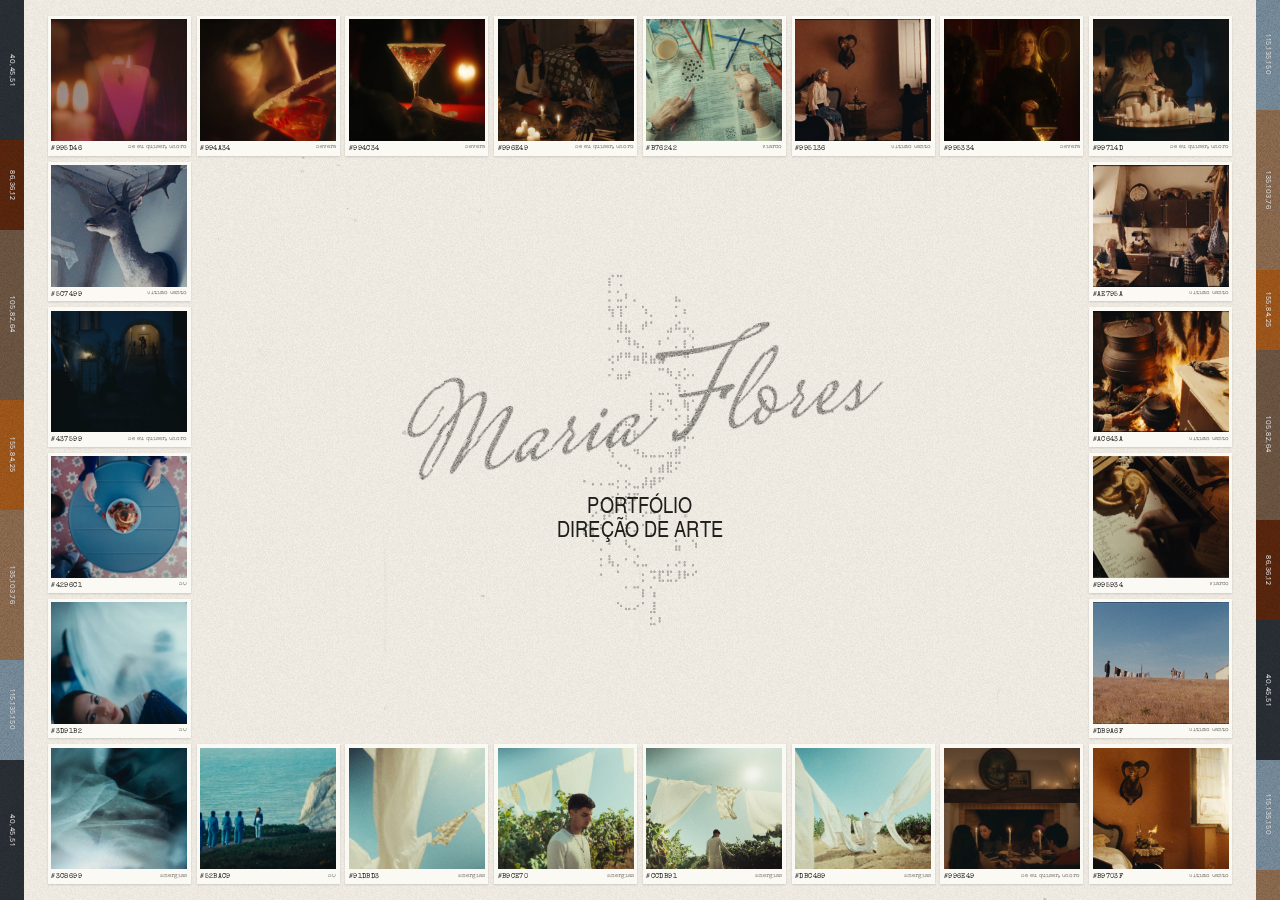
==== commit 6d665635: "Rascunho: stills sem barras pretas, por cenário; 5 molduras na página inicial Co-Authored-By: Claude" ====
--- a/index.html
+++ b/index.html
@@ -109,13 +109,13 @@
 <img class="capa-orn" src="assets/ornamento.png" alt="" aria-hidden="true">
 <div class="capa-mid"><h1 class="capa-nome">Maria Flores</h1><p class="capa-sub">Portfólio<br>Direção de Arte</p></div>
 <!-- 01 -->
-<a class="chip" href="se-eu-quiser-choro.html" data-slot="01" data-lado="e" style="grid-area:1/1;transform-origin:left top"><span class="ph"><img src="assets/capa/01.webp" alt="Still de Se eu quiser, Choro"></span><span class="cd"><b>#995C45</b><i>Se eu quiser, Choro</i></span><span class="pal" aria-hidden="true"><span class="sw" style="--s:#1C1110"><i>#1C1110</i></span><span class="sw" style="--s:#3D1C1C"><i>#3D1C1C</i></span><span class="sw" style="--s:#59241E"><i>#59241E</i></span><span class="sw" style="--s:#7E3330"><i>#7E3330</i></span><span class="sw" style="--s:#945943"><i>#945943</i></span></span></a>
+<a class="chip" href="se-eu-quiser-choro.html" data-slot="01" data-lado="e" style="grid-area:1/1;transform-origin:left top"><span class="ph"><img src="assets/capa/01.webp" alt="Still de Se eu quiser, Choro"></span><span class="cd"><b>#995D46</b><i>Se eu quiser, Choro</i></span><span class="pal" aria-hidden="true"><span class="sw" style="--s:#291717"><i>#291717</i></span><span class="sw" style="--s:#431D1C"><i>#431D1C</i></span><span class="sw" style="--s:#5C2520"><i>#5C2520</i></span><span class="sw" style="--s:#7F3530"><i>#7F3530</i></span><span class="sw" style="--s:#945A44"><i>#945A44</i></span></span></a>
 <!-- 02 -->
 <a class="chip" href="severa.html" data-slot="02" data-lado="e" style="grid-area:1/2;transform-origin:center top"><span class="ph"><img src="assets/capa/02.webp" alt="Still de Severa"></span><span class="cd"><b>#994A34</b><i>Severa</i></span><span class="pal" aria-hidden="true"><span class="sw" style="--s:#180E0A"><i>#180E0A</i></span><span class="sw" style="--s:#37130F"><i>#37130F</i></span><span class="sw" style="--s:#5E2615"><i>#5E2615</i></span><span class="sw" style="--s:#8E3816"><i>#8E3816</i></span><span class="sw" style="--s:#B57D3F"><i>#B57D3F</i></span></span></a>
 <!-- 03 -->
 <a class="chip" href="severa.html" data-slot="03" data-lado="e" style="grid-area:1/3;transform-origin:center top"><span class="ph"><img src="assets/capa/03.webp" alt="Still de Severa"></span><span class="cd"><b>#994C34</b><i>Severa</i></span><span class="pal" aria-hidden="true"><span class="sw" style="--s:#110B08"><i>#110B08</i></span><span class="sw" style="--s:#3B110B"><i>#3B110B</i></span><span class="sw" style="--s:#81260D"><i>#81260D</i></span><span class="sw" style="--s:#AA692D"><i>#AA692D</i></span><span class="sw" style="--s:#EFD3A1"><i>#EFD3A1</i></span></span></a>
 <!-- 04 -->
-<a class="chip" href="se-eu-quiser-choro.html" data-slot="04" data-lado="e" style="grid-area:1/4;transform-origin:center top"><span class="ph"><img src="assets/capa/04.webp" alt="Still de Se eu quiser, Choro"></span><span class="cd"><b>#996D49</b><i>Se eu quiser, Choro</i></span><span class="pal" aria-hidden="true"><span class="sw" style="--s:#090A0A"><i>#090A0A</i></span><span class="sw" style="--s:#18120F"><i>#18120F</i></span><span class="sw" style="--s:#261A13"><i>#261A13</i></span><span class="sw" style="--s:#352319"><i>#352319</i></span><span class="sw" style="--s:#62462F"><i>#62462F</i></span></span></a>
+<a class="chip" href="se-eu-quiser-choro.html" data-slot="04" data-lado="e" style="grid-area:1/4;transform-origin:center top"><span class="ph"><img src="assets/capa/04.webp" alt="Still de Se eu quiser, Choro"></span><span class="cd"><b>#996E49</b><i>Se eu quiser, Choro</i></span><span class="pal" aria-hidden="true"><span class="sw" style="--s:#0C0E0D"><i>#0C0E0D</i></span><span class="sw" style="--s:#1A130F"><i>#1A130F</i></span><span class="sw" style="--s:#271B14"><i>#271B14</i></span><span class="sw" style="--s:#38251A"><i>#38251A</i></span><span class="sw" style="--s:#664A31"><i>#664A31</i></span></span></a>
 <!-- 05 -->
 <a class="chip" href="trabalhos.html" data-slot="05" data-lado="d" style="grid-area:1/5;transform-origin:center top"><span class="ph"><img src="assets/capa/05.webp" alt="Still de Viarco"></span><span class="cd"><b>#B76242</b><i>Viarco</i></span><span class="pal" aria-hidden="true"><span class="sw" style="--s:#4C3E33"><i>#4C3E33</i></span><span class="sw" style="--s:#606657"><i>#606657</i></span><span class="sw" style="--s:#7E8C73"><i>#7E8C73</i></span><span class="sw" style="--s:#94A68B"><i>#94A68B</i></span><span class="sw" style="--s:#ADBDA0"><i>#ADBDA0</i></span></span></a>
 <!-- 06 -->
@@ -123,7 +123,7 @@
 <!-- 07 -->
 <a class="chip" href="severa.html" data-slot="07" data-lado="d" style="grid-area:1/7;transform-origin:center top"><span class="ph"><img src="assets/capa/07.webp" alt="Still de Severa"></span><span class="cd"><b>#995334</b><i>Severa</i></span><span class="pal" aria-hidden="true"><span class="sw" style="--s:#0B0704"><i>#0B0704</i></span><span class="sw" style="--s:#1A0B05"><i>#1A0B05</i></span><span class="sw" style="--s:#2B1307"><i>#2B1307</i></span><span class="sw" style="--s:#572B0D"><i>#572B0D</i></span><span class="sw" style="--s:#8F571C"><i>#8F571C</i></span></span></a>
 <!-- 08 -->
-<a class="chip" href="se-eu-quiser-choro.html" data-slot="08" data-lado="d" style="grid-area:1/8;transform-origin:right top"><span class="ph"><img src="assets/capa/08.webp" alt="Still de Se eu quiser, Choro"></span><span class="cd"><b>#997354</b><i>Se eu quiser, Choro</i></span><span class="pal" aria-hidden="true"><span class="sw" style="--s:#030505"><i>#030505</i></span><span class="sw" style="--s:#0A1113"><i>#0A1113</i></span><span class="sw" style="--s:#0E1213"><i>#0E1213</i></span><span class="sw" style="--s:#161615"><i>#161615</i></span><span class="sw" style="--s:#604936"><i>#604936</i></span></span></a>
+<a class="chip" href="se-eu-quiser-choro.html" data-slot="08" data-lado="d" style="grid-area:1/8;transform-origin:right top"><span class="ph"><img src="assets/capa/08.webp" alt="Still de Se eu quiser, Choro"></span><span class="cd"><b>#99714D</b><i>Se eu quiser, Choro</i></span><span class="pal" aria-hidden="true"><span class="sw" style="--s:#0A1113"><i>#0A1113</i></span><span class="sw" style="--s:#0E1213"><i>#0E1213</i></span><span class="sw" style="--s:#151615"><i>#151615</i></span><span class="sw" style="--s:#2F2622"><i>#2F2622</i></span><span class="sw" style="--s:#906B49"><i>#906B49</i></span></span></a>
 <!-- 09 -->
 <a class="chip" href="ultimo-canto.html" data-slot="09" data-lado="d" style="grid-area:2/8;transform-origin:right center"><span class="ph"><img src="assets/capa/09.webp" alt="Still de Último Canto"></span><span class="cd"><b>#AE795A</b><i>Último Canto</i></span><span class="pal" aria-hidden="true"><span class="sw" style="--s:#281D1A"><i>#281D1A</i></span><span class="sw" style="--s:#5A3C2D"><i>#5A3C2D</i></span><span class="sw" style="--s:#8A664C"><i>#8A664C</i></span><span class="sw" style="--s:#B19071"><i>#B19071</i></span><span class="sw" style="--s:#D7C0A4"><i>#D7C0A4</i></span></span></a>
 <!-- 10 -->
@@ -135,7 +135,7 @@
 <!-- 13 -->
 <a class="chip" href="ultimo-canto.html" data-slot="13" data-lado="d" style="grid-area:6/8;transform-origin:right bottom"><span class="ph"><img src="assets/capa/13.webp" alt="Still de Último Canto"></span><span class="cd"><b>#B9703F</b><i>Último Canto</i></span><span class="pal" aria-hidden="true"><span class="sw" style="--s:#261810"><i>#261810</i></span><span class="sw" style="--s:#6D3411"><i>#6D3411</i></span><span class="sw" style="--s:#975720"><i>#975720</i></span><span class="sw" style="--s:#D0BA90"><i>#D0BA90</i></span><span class="sw" style="--s:#F1E8D3"><i>#F1E8D3</i></span></span></a>
 <!-- 14 -->
-<a class="chip" href="se-eu-quiser-choro.html" data-slot="14" data-lado="d" style="grid-area:6/7;transform-origin:center bottom"><span class="ph"><img src="assets/capa/14.webp" alt="Still de Se eu quiser, Choro"></span><span class="cd"><b>#996E49</b><i>Se eu quiser, Choro</i></span><span class="pal" aria-hidden="true"><span class="sw" style="--s:#0A0D0E"><i>#0A0D0E</i></span><span class="sw" style="--s:#201713"><i>#201713</i></span><span class="sw" style="--s:#352319"><i>#352319</i></span><span class="sw" style="--s:#593E29"><i>#593E29</i></span><span class="sw" style="--s:#705136"><i>#705136</i></span></span></a>
+<a class="chip" href="se-eu-quiser-choro.html" data-slot="14" data-lado="d" style="grid-area:6/7;transform-origin:center bottom"><span class="ph"><img src="assets/capa/14.webp" alt="Still de Se eu quiser, Choro"></span><span class="cd"><b>#996E49</b><i>Se eu quiser, Choro</i></span><span class="pal" aria-hidden="true"><span class="sw" style="--s:#0E1212"><i>#0E1212</i></span><span class="sw" style="--s:#231814"><i>#231814</i></span><span class="sw" style="--s:#382519"><i>#382519</i></span><span class="sw" style="--s:#5A402B"><i>#5A402B</i></span><span class="sw" style="--s:#725237"><i>#725237</i></span></span></a>
 <!-- 15 -->
 <a class="chip" href="energias.html" data-slot="15" data-lado="d" style="grid-area:6/6;transform-origin:center bottom"><span class="ph"><img src="assets/capa/15.webp" alt="Still de Energias"></span><span class="cd"><b>#DBC489</b><i>Energias</i></span><span class="pal" aria-hidden="true"><span class="sw" style="--s:#3C3826"><i>#3C3826</i></span><span class="sw" style="--s:#9A8E65"><i>#9A8E65</i></span><span class="sw" style="--s:#77B5B4"><i>#77B5B4</i></span><span class="sw" style="--s:#A2CECA"><i>#A2CECA</i></span><span class="sw" style="--s:#CAD0B9"><i>#CAD0B9</i></span></span></a>
 <!-- 16 -->
@@ -153,7 +153,7 @@
 <!-- 22 -->
 <a class="chip" href="so-videoclipe.html" data-slot="22" data-lado="e" style="grid-area:4/1;transform-origin:left center"><span class="ph"><img src="assets/capa/22.webp" alt="Still de SÓ"></span><span class="cd"><b>#4296C1</b><i>SÓ</i></span><span class="pal" aria-hidden="true"><span class="sw" style="--s:#111E32"><i>#111E32</i></span><span class="sw" style="--s:#624955"><i>#624955</i></span><span class="sw" style="--s:#2F6885"><i>#2F6885</i></span><span class="sw" style="--s:#877C86"><i>#877C86</i></span><span class="sw" style="--s:#A6A2A3"><i>#A6A2A3</i></span></span></a>
 <!-- 23 -->
-<a class="chip" href="se-eu-quiser-choro.html" data-slot="23" data-lado="e" style="grid-area:3/1;transform-origin:left center"><span class="ph"><img src="assets/capa/23.webp" alt="Still de Se eu quiser, Choro"></span><span class="cd"><b>#457899</b><i>Se eu quiser, Choro</i></span><span class="pal" aria-hidden="true"><span class="sw" style="--s:#06090B"><i>#06090B</i></span><span class="sw" style="--s:#091012"><i>#091012</i></span><span class="sw" style="--s:#0A1217"><i>#0A1217</i></span><span class="sw" style="--s:#0F1A21"><i>#0F1A21</i></span><span class="sw" style="--s:#1F2B31"><i>#1F2B31</i></span></span></a>
+<a class="chip" href="se-eu-quiser-choro.html" data-slot="23" data-lado="e" style="grid-area:3/1;transform-origin:left center"><span class="ph"><img src="assets/capa/23.webp" alt="Still de Se eu quiser, Choro"></span><span class="cd"><b>#437599</b><i>Se eu quiser, Choro</i></span><span class="pal" aria-hidden="true"><span class="sw" style="--s:#091012"><i>#091012</i></span><span class="sw" style="--s:#0A1012"><i>#0A1012</i></span><span class="sw" style="--s:#0A1217"><i>#0A1217</i></span><span class="sw" style="--s:#0F1A22"><i>#0F1A22</i></span><span class="sw" style="--s:#1F2B31"><i>#1F2B31</i></span></span></a>
 <!-- 24 -->
 <a class="chip" href="ultimo-canto.html" data-slot="24" data-lado="e" style="grid-area:2/1;transform-origin:left center"><span class="ph"><img src="assets/capa/24.webp" alt="Still de Último Canto"></span><span class="cd"><b>#5C7499</b><i>Último Canto</i></span><span class="pal" aria-hidden="true"><span class="sw" style="--s:#1F293B"><i>#1F293B</i></span><span class="sw" style="--s:#414756"><i>#414756</i></span><span class="sw" style="--s:#5A6674"><i>#5A6674</i></span><span class="sw" style="--s:#74828B"><i>#74828B</i></span><span class="sw" style="--s:#97A0A3"><i>#97A0A3</i></span></span></a>
 </div>
